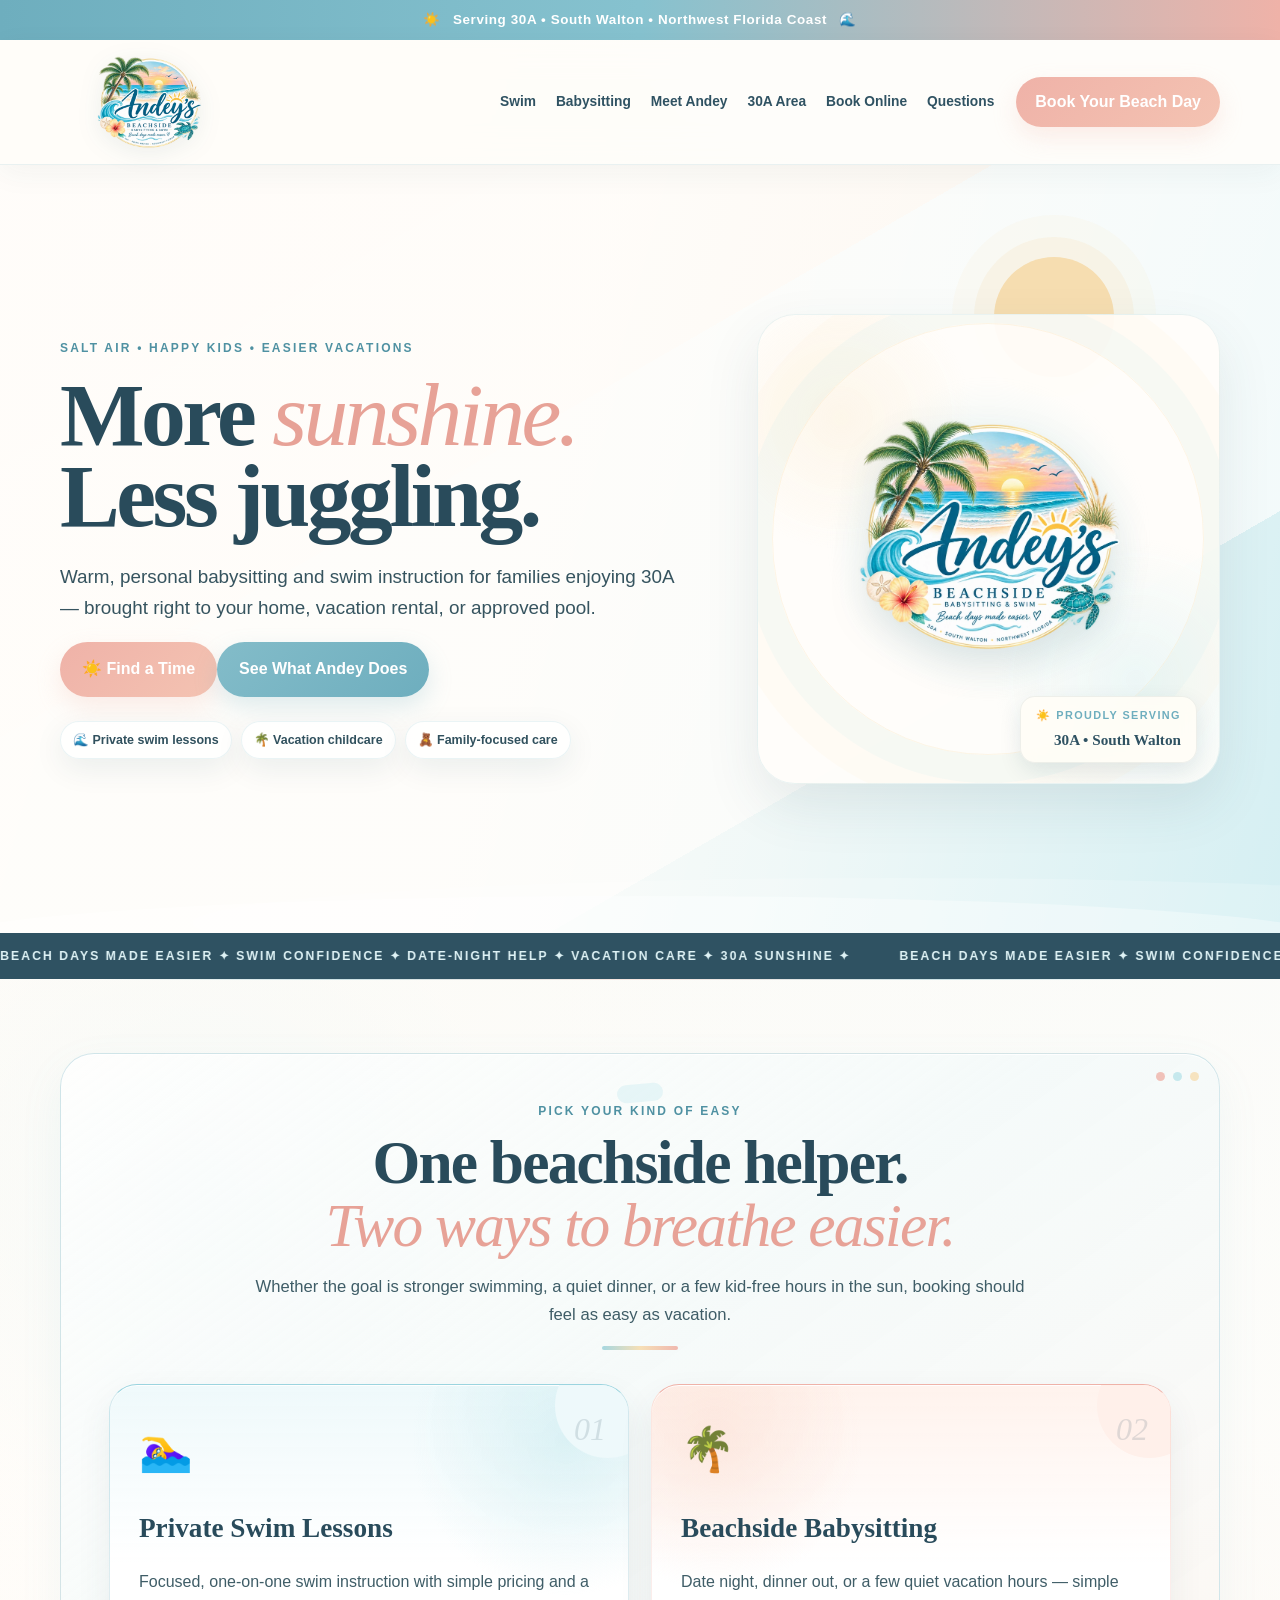
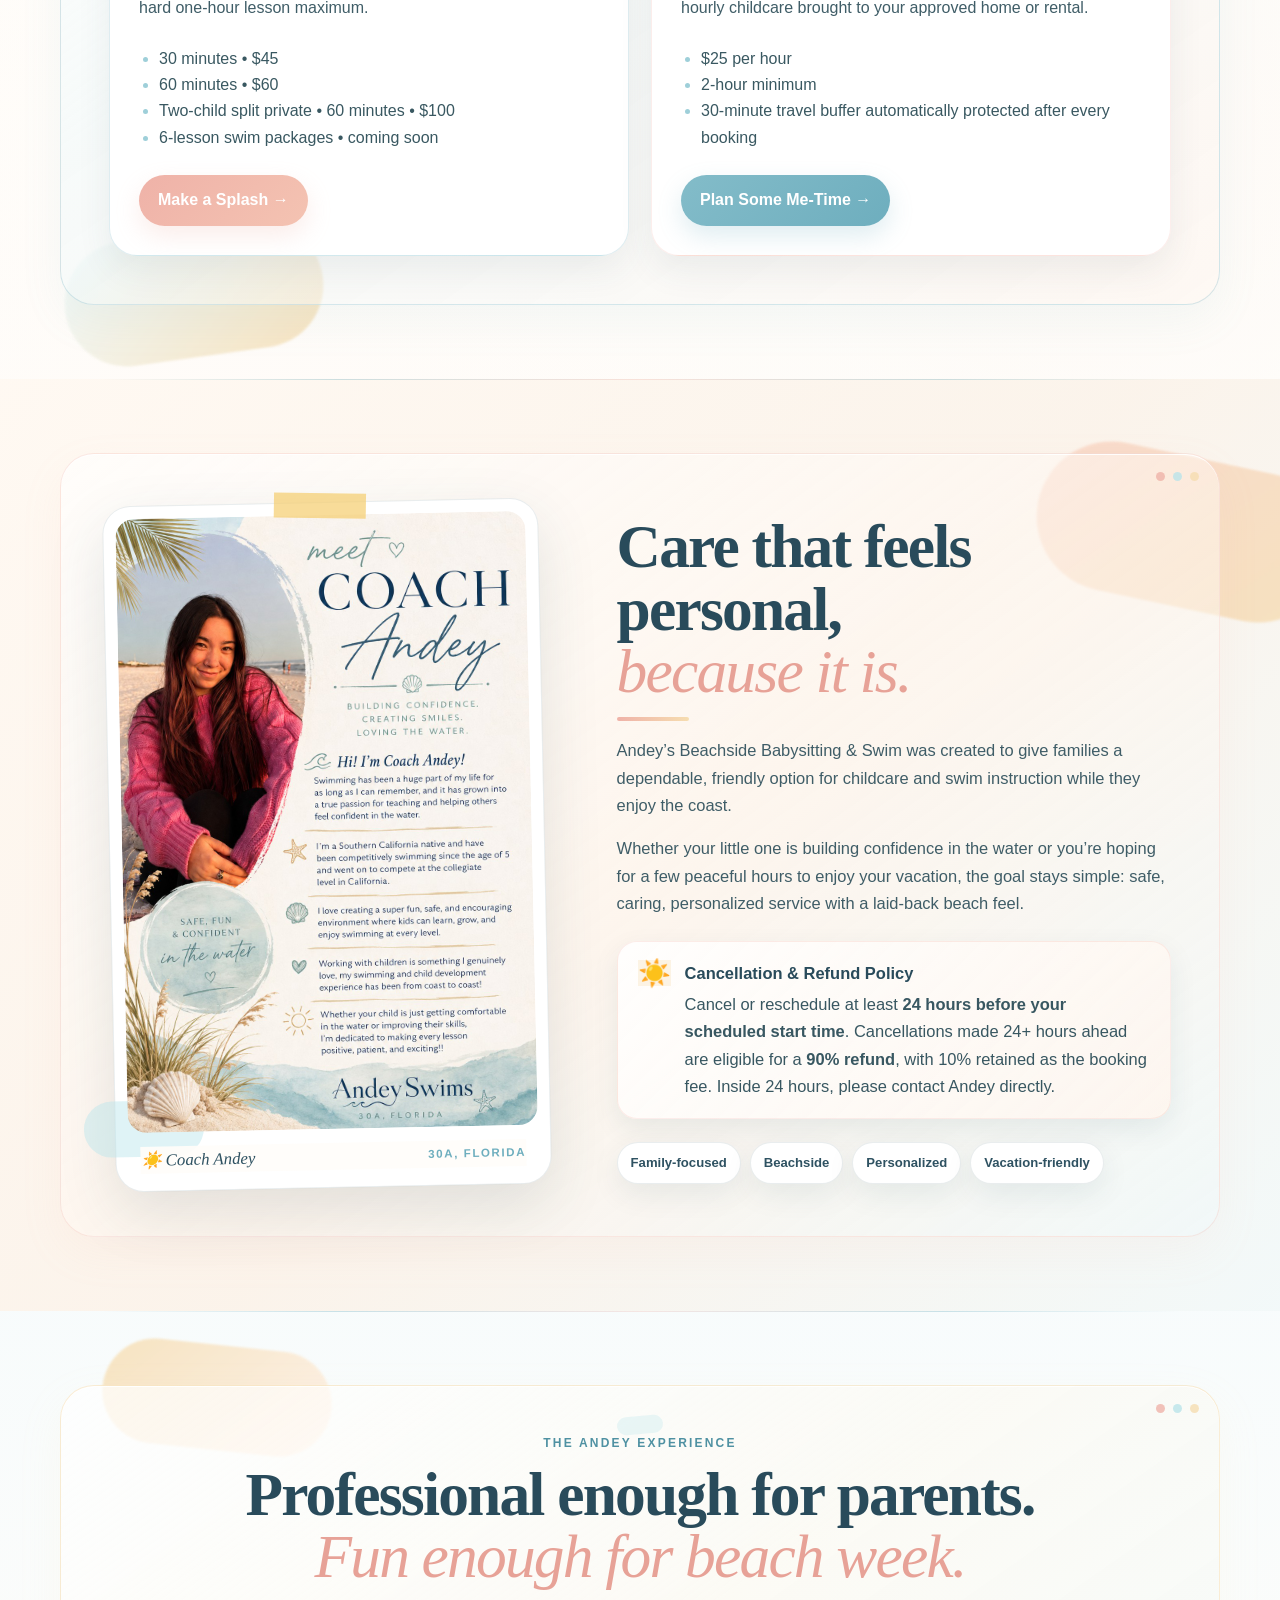
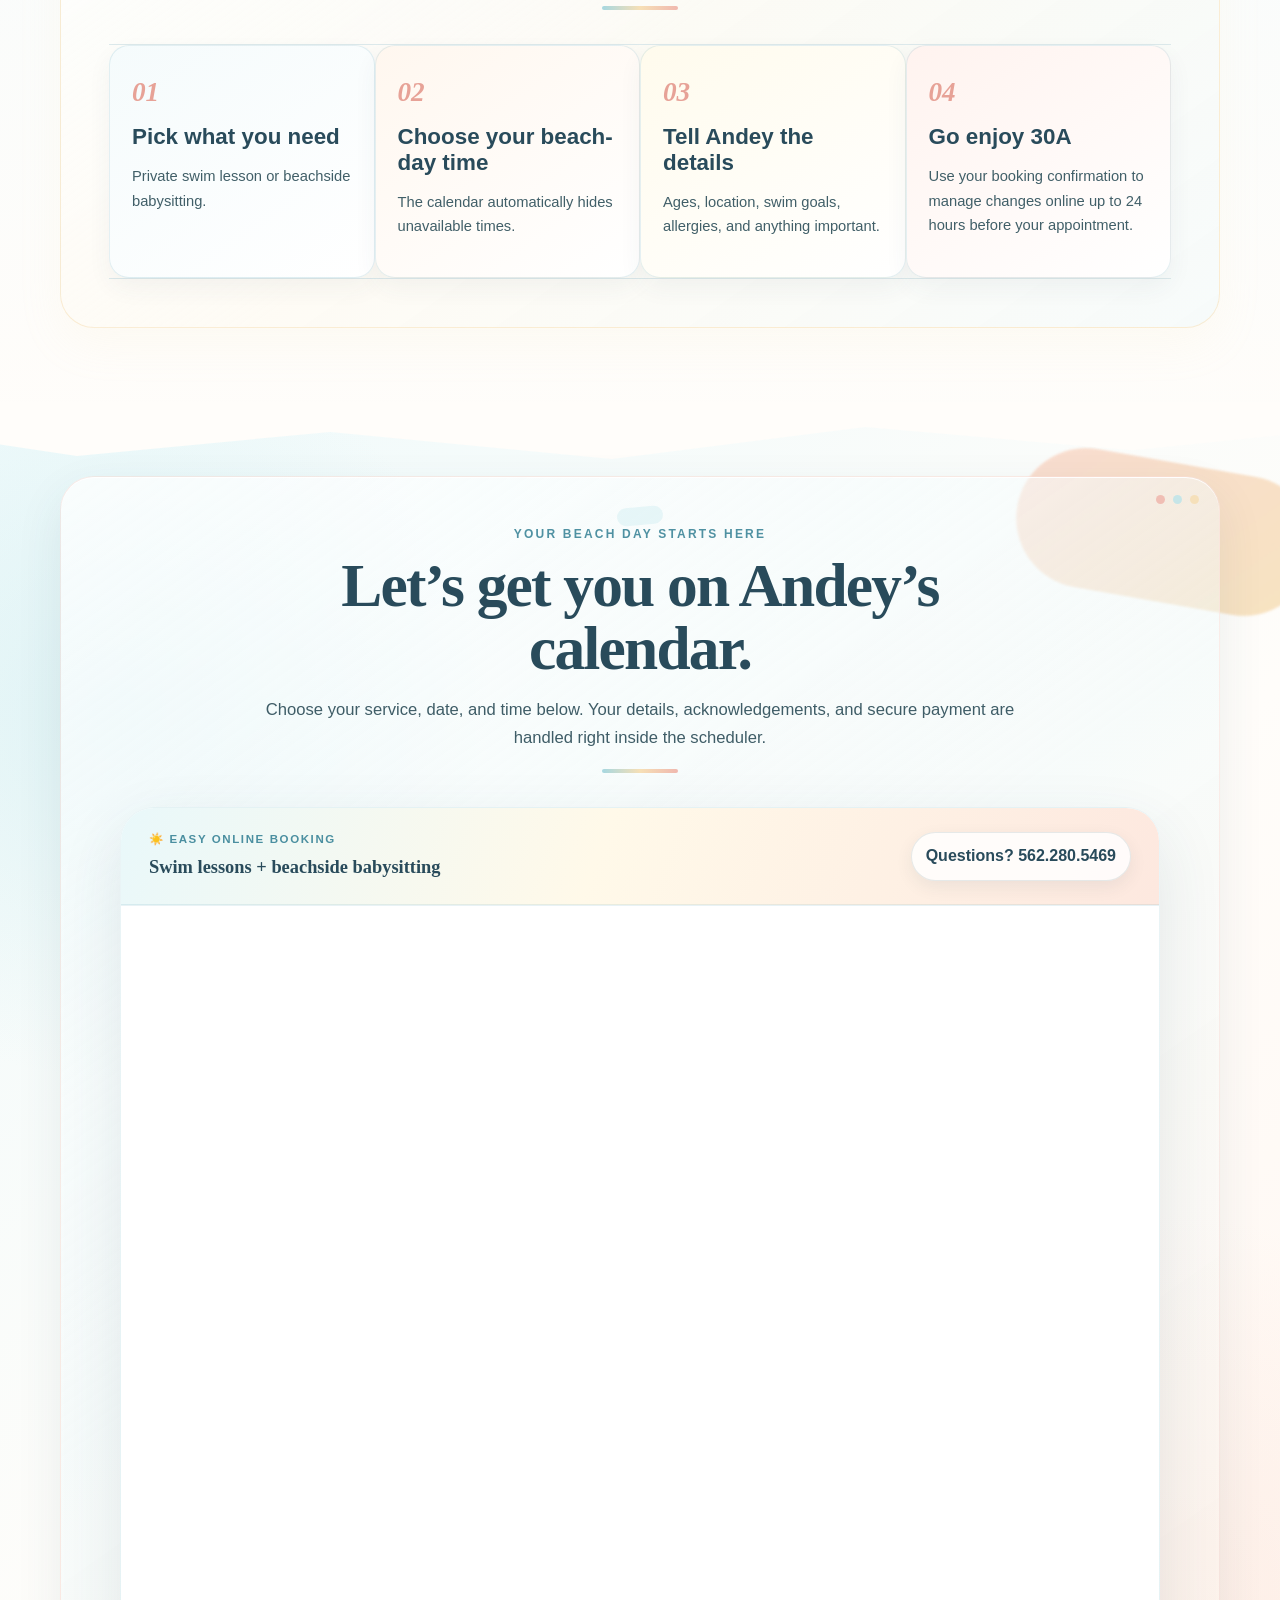
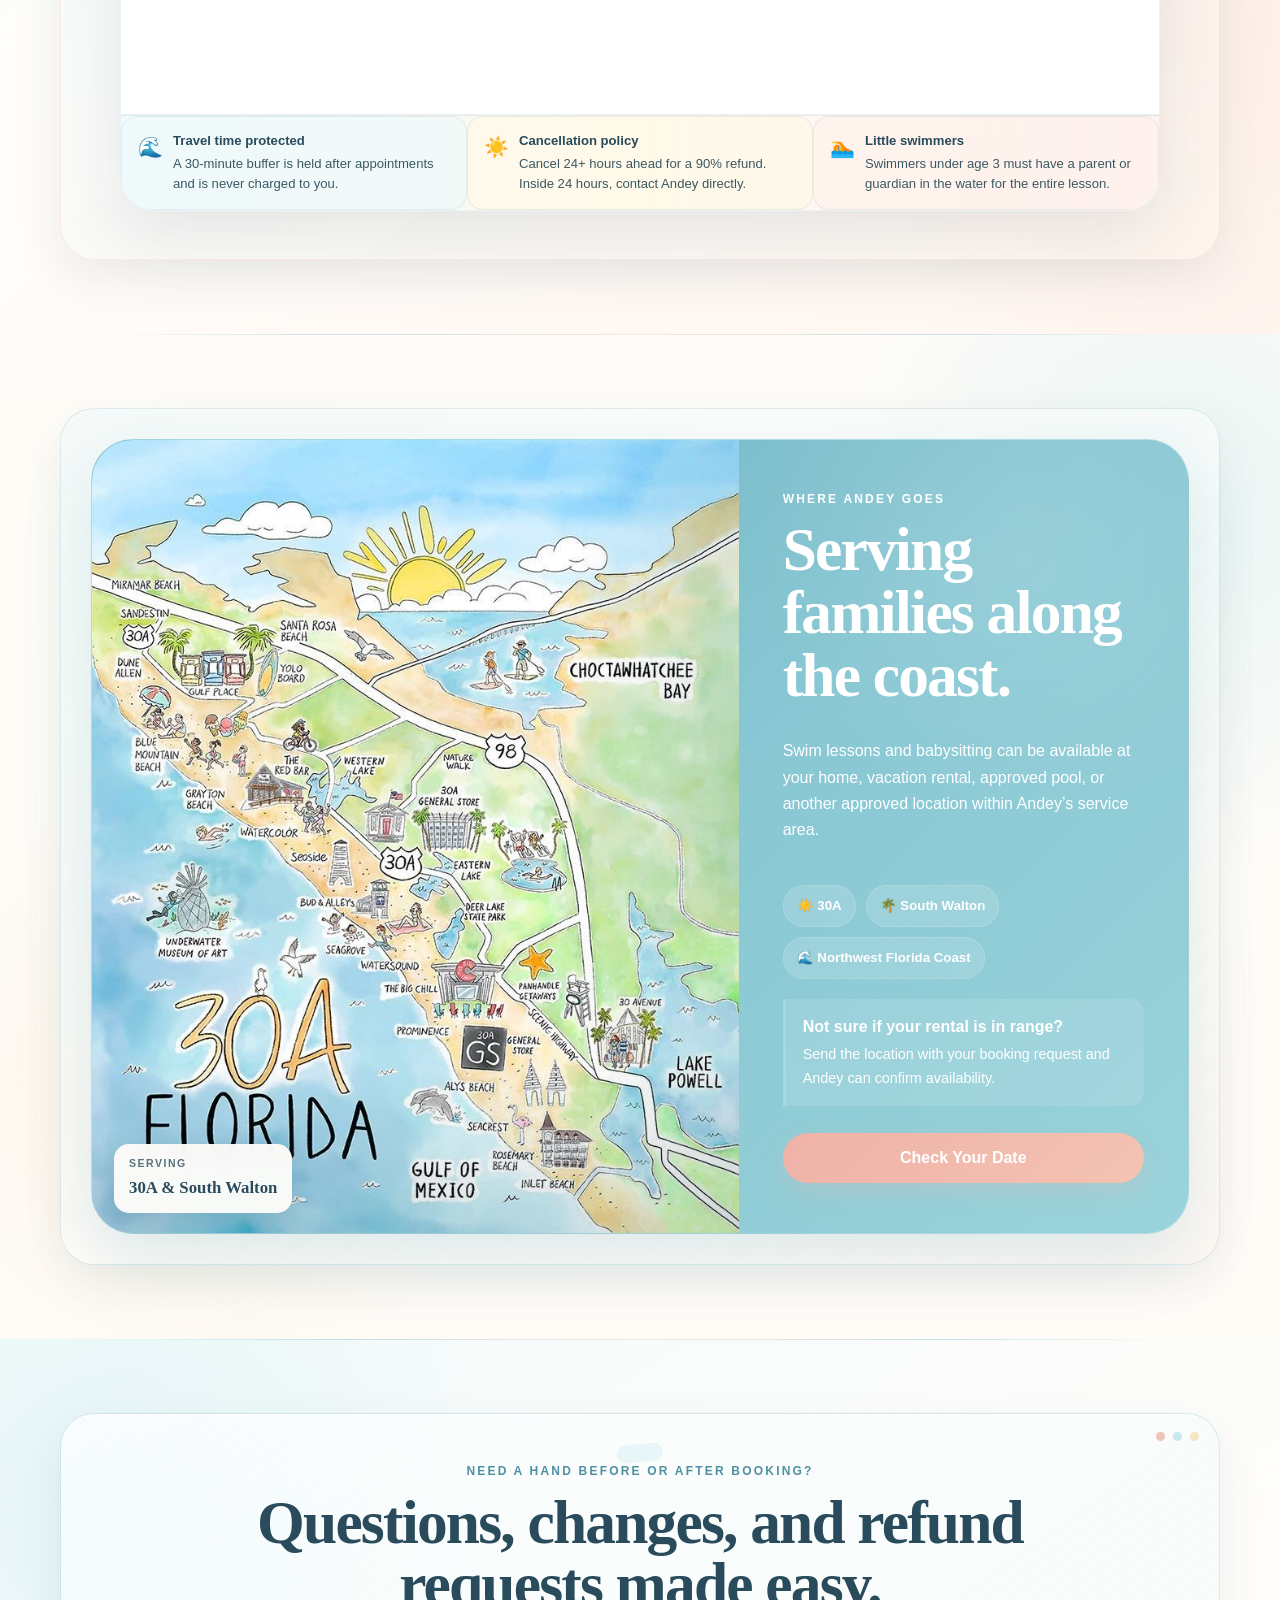
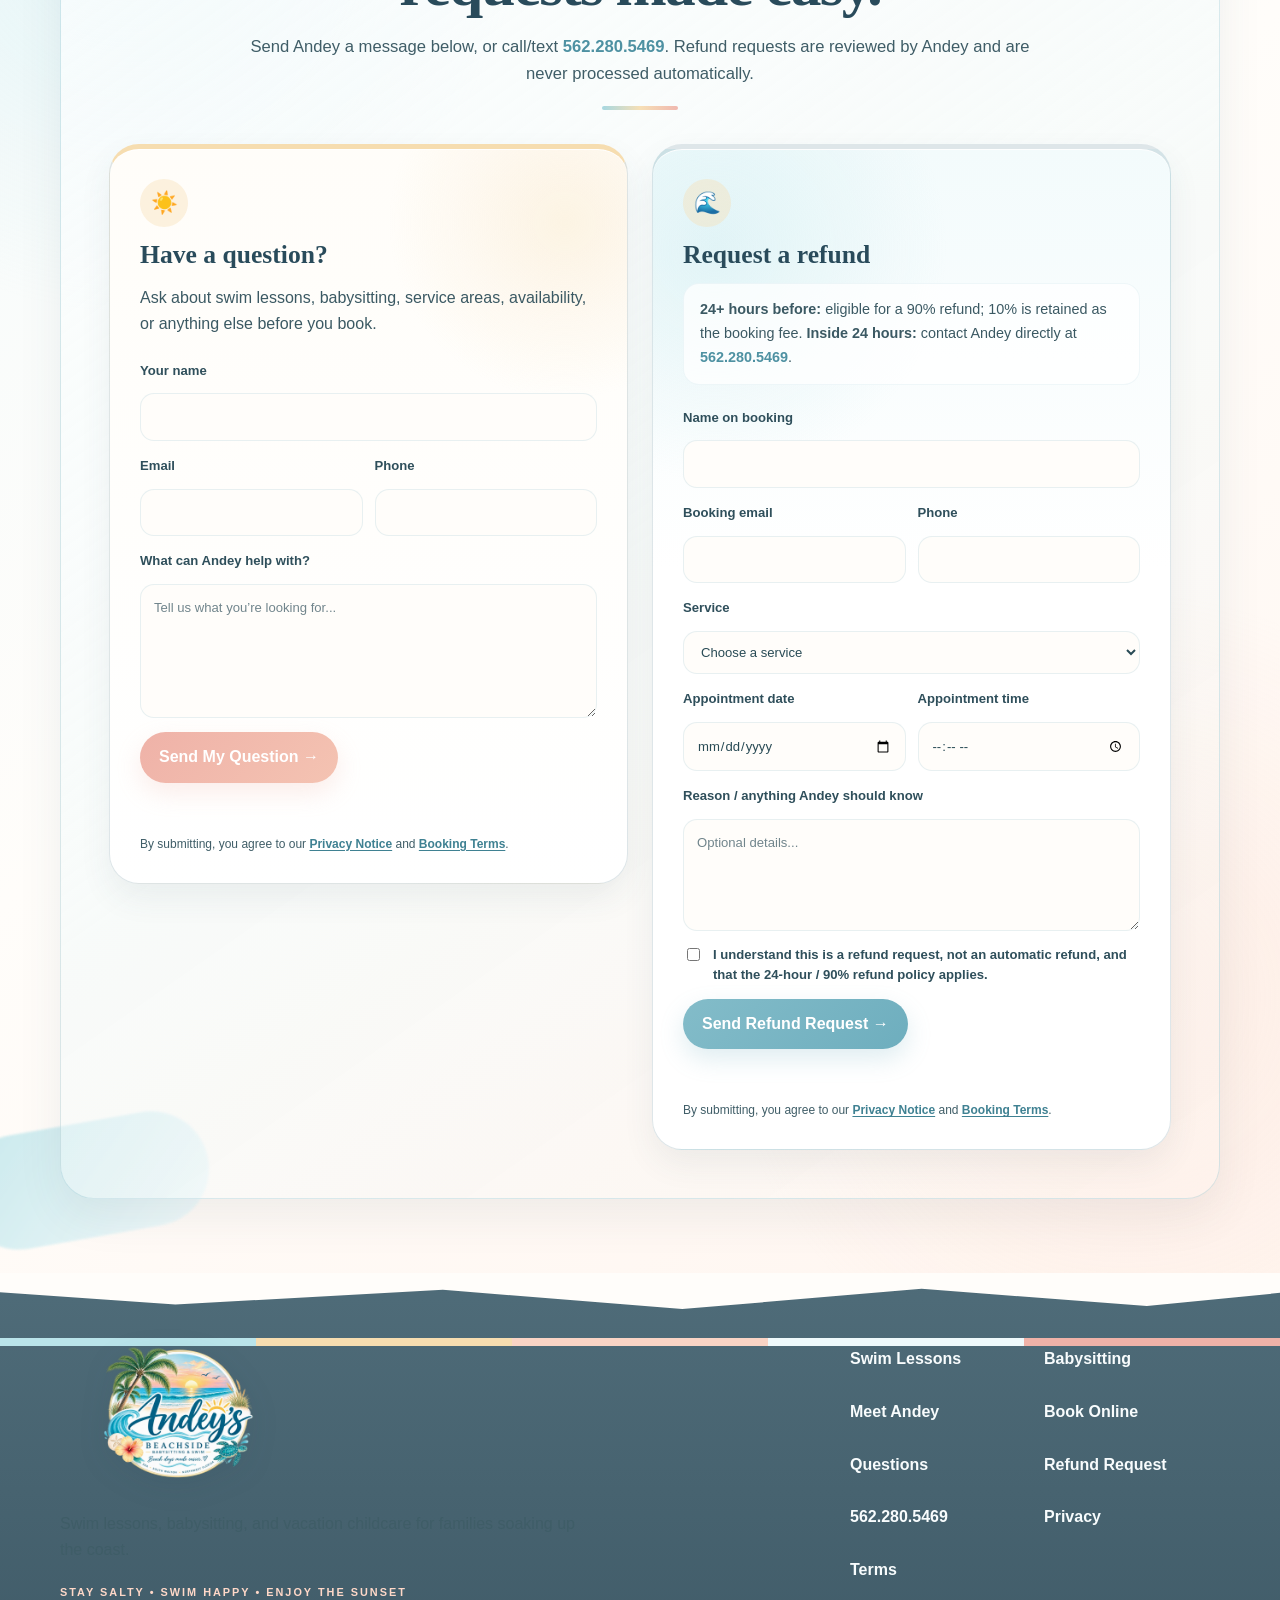
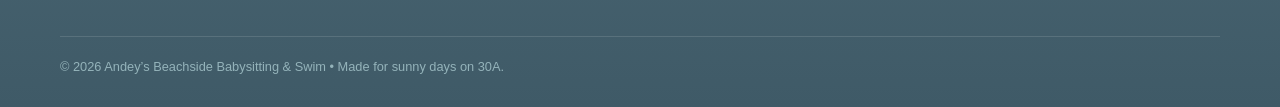
==== index.html @ 34389b08 "Add files via upload" ====
<!doctype html>
<html lang="en">
<head>
<meta charset="utf-8">
<meta name="viewport" content="width=device-width,initial-scale=1">
<title>Andey’s Beachside Babysitting & Swim | 30A & South Walton</title>
<meta name="description" content="Private swim lessons and beachside babysitting for families along 30A and South Walton. Andey travels to your home, vacation rental, or approved pool.">
<link rel="canonical" href="https://andeysbeachside.com/">
<meta name="robots" content="index,follow,max-image-preview:large">
<meta name="theme-color" content="#dff3f6">
<link rel="icon" href="favicon.ico" sizes="any">
<link rel="icon" type="image/png" sizes="512x512" href="favicon.png">
<link rel="apple-touch-icon" href="apple-touch-icon.png">
<link rel="preconnect" href="https://app.acuityscheduling.com">
<link rel="preconnect" href="https://embed.acuityscheduling.com">
<meta property="og:type" content="website">
<meta property="og:locale" content="en_US">
<meta property="og:site_name" content="Andey’s Beachside Babysitting & Swim">
<meta property="og:title" content="Andey’s Beachside Babysitting & Swim | 30A & South Walton">
<meta property="og:description" content="Private swim lessons and beachside babysitting brought to families along 30A and South Walton.">
<meta property="og:url" content="https://andeysbeachside.com/">
<meta property="og:image" content="https://andeysbeachside.com/andeys-social-card.jpg">
<meta property="og:image:width" content="1200">
<meta property="og:image:height" content="630">
<meta property="og:image:alt" content="Andey’s Beachside Babysitting & Swim — 30A and South Walton">
<meta name="twitter:card" content="summary_large_image">
<meta name="twitter:title" content="Andey’s Beachside Babysitting & Swim">
<meta name="twitter:description" content="Private swim lessons and beachside babysitting along 30A and South Walton.">
<meta name="twitter:image" content="https://andeysbeachside.com/andeys-social-card.jpg">
<link rel="stylesheet" href="styles.css">
<link rel="stylesheet" href="beach-overrides.css">
<link rel="stylesheet" href="logo-overrides.css">
<link rel="stylesheet" href="acuity-overrides.css">
<link rel="stylesheet" href="customer-care.css">
<link rel="stylesheet" href="production-cleanup.css">
<link rel="stylesheet" href="pastel-ocean-sunrise.css">
<link rel="stylesheet" href="pastel-text-contrast.css">
<link rel="stylesheet" href="section-clarity.css">
<link rel="stylesheet" href="pastel-mixed-backgrounds.css">
<link rel="stylesheet" href="ticker-motion-fix.css">
<link rel="manifest" href="manifest.webmanifest">
<script type="application/ld+json">
{
  "@context": "https://schema.org",
  "@type": "LocalBusiness",
  "name": "Andey’s Beachside Babysitting & Swim",
  "url": "https://andeysbeachside.com/",
  "logo": "https://andeysbeachside.com/favicon.png",
  "image": "https://andeysbeachside.com/andeys-social-card.jpg",
  "telephone": "+1-562-280-5469",
  "priceRange": "$$",
  "description": "Private swim lessons and beachside babysitting for families along 30A and South Walton.",
  "areaServed": [
    {
      "@type": "Place",
      "name": "30A, Florida"
    },
    {
      "@type": "Place",
      "name": "South Walton, Florida"
    },
    {
      "@type": "AdministrativeArea",
      "name": "Walton County, Florida"
    }
  ],
  "openingHoursSpecification": [
    {
      "@type": "OpeningHoursSpecification",
      "dayOfWeek": [
        "Monday",
        "Tuesday",
        "Wednesday",
        "Thursday",
        "Friday",
        "Saturday",
        "Sunday"
      ],
      "opens": "08:00",
      "closes": "19:00"
    }
  ],
  "hasOfferCatalog": {
    "@type": "OfferCatalog",
    "name": "Services",
    "itemListElement": [
      {
        "@type": "Offer",
        "price": "45",
        "priceCurrency": "USD",
        "itemOffered": {
          "@type": "Service",
          "name": "Private Swim Lesson — 30 Minutes"
        }
      },
      {
        "@type": "Offer",
        "price": "60",
        "priceCurrency": "USD",
        "itemOffered": {
          "@type": "Service",
          "name": "Private Swim Lesson — 60 Minutes"
        }
      },
      {
        "@type": "Offer",
        "price": "100",
        "priceCurrency": "USD",
        "itemOffered": {
          "@type": "Service",
          "name": "Two-Child Private Swim Lesson — 60 Minutes"
        }
      },
      {
        "@type": "Offer",
        "priceSpecification": {
          "@type": "UnitPriceSpecification",
          "price": "25",
          "priceCurrency": "USD",
          "unitText": "HOUR"
        },
        "itemOffered": {
          "@type": "Service",
          "name": "Beachside Babysitting"
        }
      }
    ]
  }
}
</script>
</head>
<body>
<div class="topbar"><span>☀️</span> Serving 30A • South Walton • Northwest Florida Coast <span>🌊</span></div>
<header>
  <div class="container nav">
    <a class="brand brand-logo-link" href="#home" aria-label="Andey’s Beachside home"><img class="header-logo" src="andeys-logo.webp" width="1100" height="619" alt="Andey’s Beachside Babysitting & Swim"></a>
    <nav aria-label="Primary navigation">
      <a href="#swim">Swim</a><a href="#babysitting">Babysitting</a><a href="#about">Meet Andey</a><a href="#area">30A Area</a><a href="#book">Book Online</a><a href="#contact">Questions</a>
    </nav>
    <a class="btn" href="#book">Book Your Beach Day</a>
  </div>
</header>
<main>
<section class="hero" id="home">
  <div class="sun-orb" aria-hidden="true"></div><div class="hero-wave wave-one" aria-hidden="true"></div><div class="hero-wave wave-two" aria-hidden="true"></div>
  <div class="container hero-layout">
    <div class="hero-content">
      <div class="eyebrow">Salt air • happy kids • easier vacations</div>
      <h1>More <span>sunshine.</span><br>Less juggling.</h1>
      <p>Warm, personal babysitting and swim instruction for families enjoying 30A — brought right to your home, vacation rental, or approved pool.</p>
      <div class="actions"><a class="btn big" href="#book">☀️ Find a Time</a><a class="btn secondary big" href="#services">See What Andey Does</a></div>
      <div class="hero-pills"><span>🌊 Private swim lessons</span><span>🌴 Vacation childcare</span><span>🧸 Family-focused care</span></div>
    </div>
    <div class="hero-logo-showcase" aria-label="Andey’s Beachside logo">
      <div class="logo-glow" aria-hidden="true"></div>
      <img class="hero-brand-logo" src="andeys-logo.webp" width="1100" height="619" fetchpriority="high" alt="Andey’s Beachside Babysitting & Swim — Beach days made easier">
      <div class="hero-logo-note"><span>☀️ Proudly serving</span><strong>30A • South Walton</strong></div>
    </div>
  </div>
</section>
<div class="ticker" aria-hidden="true">
  <div class="ticker-track">
    <span>BEACH DAYS MADE EASIER ✦ SWIM CONFIDENCE ✦ DATE-NIGHT HELP ✦ VACATION CARE ✦ 30A SUNSHINE ✦</span>
    <span>BEACH DAYS MADE EASIER ✦ SWIM CONFIDENCE ✦ DATE-NIGHT HELP ✦ VACATION CARE ✦ 30A SUNSHINE ✦</span>
  </div>
</div>

<section id="services" class="services-intro">
  <div class="container">
    <div class="section-head"><div class="eyebrow">Pick your kind of easy</div><h2>One beachside helper.<br><span>Two ways to breathe easier.</span></h2><p>Whether the goal is stronger swimming, a quiet dinner, or a few kid-free hours in the sun, booking should feel as easy as vacation.</p></div>
    <div class="cards personality-cards">
      <article class="card service-card swim-card" id="swim">
        <div class="card-number">01</div><div class="icon">🏊‍♀️</div>
        <h3>Private Swim Lessons</h3>
        <p>Focused, one-on-one swim instruction with simple pricing and a hard one-hour lesson maximum.</p>
        <ul>
          <li>30 minutes • $45</li>
          <li>60 minutes • $60</li>
          <li>Two-child split private • 60 minutes • $100</li>
          <li>6-lesson swim packages • coming soon</li>
        </ul>
        <a class="btn" href="#book">Make a Splash →</a>
      </article>
      <article class="card service-card sit-card" id="babysitting">
        <div class="card-number">02</div><div class="icon">🌴</div>
        <h3>Beachside Babysitting</h3>
        <p>Date night, dinner out, or a few quiet vacation hours — simple hourly childcare brought to your approved home or rental.</p>
        <ul>
          <li>$25 per hour</li>
          <li>2-hour minimum</li>
          <li>30-minute travel buffer automatically protected after every booking</li>
        </ul>
        <a class="btn secondary" href="#book">Plan Some Me-Time →</a>
      </article>
    </div>
  </div>
</section>

<section class="sand about-section" id="about">
  <div class="container about about-clean">
    <div class="coach-photo-wrap">
      <div class="photo-tape" aria-hidden="true"></div>
      <img class="coach-photo" src="coach-andey.jpg" width="1024" height="1536" loading="lazy" decoding="async" alt="Coach Andey on the beach — Andey’s Beachside Babysitting & Swim">
      <div class="photo-caption"><span>☀️ Coach Andey</span><strong>30A, Florida</strong></div>
    </div>
    <div class="about-copy">
      <h2>Care that feels personal,<br><span>because it is.</span></h2>
      <p>Andey’s Beachside Babysitting & Swim was created to give families a dependable, friendly option for childcare and swim instruction while they enjoy the coast.</p>
      <p>Whether your little one is building confidence in the water or you’re hoping for a few peaceful hours to enjoy your vacation, the goal stays simple: safe, caring, personalized service with a laid-back beach feel.</p>
      <div class="cancellation-card">
        <span class="policy-sun">☀️</span>
        <div>
          <strong>Cancellation &amp; Refund Policy</strong>
          <p>Cancel or reschedule at least <b>24 hours before your scheduled start time</b>. Cancellations made 24+ hours ahead are eligible for a <b>90% refund</b>, with 10% retained as the booking fee. Inside 24 hours, please contact Andey directly.</p>
        </div>
      </div>
      <div class="pill-row">
        <span class="pill">Family-focused</span>
        <span class="pill">Beachside</span>
        <span class="pill">Personalized</span>
        <span class="pill">Vacation-friendly</span>
      </div>
    </div>
  </div>
</section>

<section class="expect-section">
  <div class="container"><div class="section-head"><div class="eyebrow">The Andey experience</div><h2>Professional enough for parents.<br><span>Fun enough for beach week.</span></h2></div>
  <div class="expect-grid"><div><b>01</b><h3>Pick what you need</h3><p>Private swim lesson or beachside babysitting.</p></div><div><b>02</b><h3>Choose your beach-day time</h3><p>The calendar automatically hides unavailable times.</p></div><div><b>03</b><h3>Tell Andey the details</h3><p>Ages, location, swim goals, allergies, and anything important.</p></div><div><b>04</b><h3>Go enjoy 30A</h3><p>Use your booking confirmation to manage changes online up to 24 hours before your appointment.</p></div></div></div>
</section>










<section class="book" id="book">
  <div class="book-wave top-wave"></div>
  <div class="container">
    <div class="section-head book-head">
      <div class="eyebrow">Your beach day starts here</div>
      <h2>Let’s get you on Andey’s calendar.</h2>
      <p>Choose your service, date, and time below. Your details, acknowledgements, and secure payment are handled right inside the scheduler.</p>
    </div>

    <div class="acuity-shell">
      <div class="acuity-topline">
        <div>
          <span class="acuity-kicker">☀️ Easy online booking</span>
          <strong>Swim lessons + beachside babysitting</strong>
        </div>
        <a class="acuity-phone" href="tel:+15622805469">Questions? 562.280.5469</a>
      </div>

      <div class="acuity-frame-wrap">
        <iframe src="https://app.acuityscheduling.com/schedule.php?owner=40133687&ref=embedded_csp" title="Schedule an appointment with Andey’s Beachside Babysitting & Swim" width="100%" height="800" frameborder="0" allow="payment"></iframe>
      </div>

      <div class="acuity-policy-strip">
        <div><span>🌊</span><p><strong>Travel time protected</strong> A 30-minute buffer is held after appointments and is never charged to you.</p></div>
        <div><span>☀️</span><p><strong>Cancellation policy</strong> Cancel 24+ hours ahead for a 90% refund. Inside 24 hours, contact Andey directly.</p></div>
        <div><span>🏊</span><p><strong>Little swimmers</strong> Swimmers under age 3 must have a parent or guardian in the water for the entire lesson.</p></div>
      </div>
    </div>
  </div>
</section>

<section id="area" class="area-section">
  <div class="container">
    <div class="area-card area-card-real-map">
      <div class="real-map-wrap">
        <img src="30a-service-map.jpg" class="real-30a-map" width="840" height="976" loading="lazy" decoding="async" alt="Illustrated map of 30A Florida, South Walton and surrounding coastal communities">
        <div class="real-map-badge">
          <small>Serving</small>
          <strong>30A &amp; South Walton</strong>
        </div>
      </div>
      <div class="map-copy real-map-copy">
        <div class="eyebrow light">Where Andey goes</div>
        <h2>Serving families along the coast.</h2>
        <p>Swim lessons and babysitting can be available at your home, vacation rental, approved pool, or another approved location within Andey’s service area.</p>
        <div class="service-chips">
          <span>☀️ 30A</span>
          <span>🌴 South Walton</span>
          <span>🌊 Northwest Florida Coast</span>
        </div>
        <div class="service-note">
          <strong>Not sure if your rental is in range?</strong>
          <span>Send the location with your booking request and Andey can confirm availability.</span>
        </div>
        <a class="btn" href="#book">Check Your Date</a>
      </div>
    </div>
  </div>
</section>

<section class="customer-care-section" id="contact">
  <div class="container">
    <div class="section-head">
      <div class="eyebrow">Need a hand before or after booking?</div>
      <h2>Questions, changes, and refund requests made easy.</h2>
      <p>Send Andey a message below, or call/text <a href="tel:+15622805469">562.280.5469</a>. Refund requests are reviewed by Andey and are never processed automatically.</p>
    </div>

    <div class="care-grid">
      <article class="care-card">
        <div class="care-icon" aria-hidden="true">☀️</div>
        <h3>Have a question?</h3>
        <p>Ask about swim lessons, babysitting, service areas, availability, or anything else before you book.</p>

        <form class="care-form" data-site-form="question">
          <input type="text" name="website" class="hp-field" tabindex="-1" autocomplete="off" aria-hidden="true">
          <label>
            Your name
            <input type="text" name="name" autocomplete="name" required>
          </label>
          <div class="form-row">
            <label>
              Email
              <input type="email" name="email" autocomplete="email" required>
            </label>
            <label>
              Phone
              <input type="tel" name="phone" autocomplete="tel">
            </label>
          </div>
          <label>
            What can Andey help with?
            <textarea name="message" rows="5" required placeholder="Tell us what you’re looking for..."></textarea>
          </label>
          <button class="btn care-submit" type="submit">Send My Question →</button>
          <div class="form-status" role="status" aria-live="polite"></div>
          <p class="form-privacy-note">By submitting, you agree to our <a href="privacy.html">Privacy Notice</a> and <a href="terms.html">Booking Terms</a>.</p>
        </form>
      </article>

      <article class="care-card refund-card" id="refund-request">
        <div class="care-icon" aria-hidden="true">🌊</div>
        <h3>Request a refund</h3>
        <p class="refund-rule"><strong>24+ hours before:</strong> eligible for a 90% refund; 10% is retained as the booking fee. <strong>Inside 24 hours:</strong> contact Andey directly at <a href="tel:+15622805469">562.280.5469</a>.</p>

        <form class="care-form" data-site-form="refund">
          <input type="text" name="website" class="hp-field" tabindex="-1" autocomplete="off" aria-hidden="true">
          <label>
            Name on booking
            <input type="text" name="name" autocomplete="name" required>
          </label>
          <div class="form-row">
            <label>
              Booking email
              <input type="email" name="email" autocomplete="email" required>
            </label>
            <label>
              Phone
              <input type="tel" name="phone" autocomplete="tel" required>
            </label>
          </div>
          <label>
            Service
            <select name="service" required>
              <option value="">Choose a service</option>
              <option>Private Swim Lesson — 30 Minutes</option>
              <option>Private Swim Lesson — 60 Minutes</option>
              <option>Two-Child Private Swim Lesson — 60 Minutes</option>
              <option>Babysitting — 2 Hours</option>
              <option>Babysitting — 3 Hours</option>
              <option>Babysitting — 4 Hours</option>
              <option>Babysitting — 5 Hours</option>
              <option>Babysitting — 6 Hours</option>
            </select>
          </label>
          <div class="form-row">
            <label>
              Appointment date
              <input type="date" name="appointmentDate" required>
            </label>
            <label>
              Appointment time
              <input type="time" name="appointmentTime" required>
            </label>
          </div>
          <label>
            Reason / anything Andey should know
            <textarea name="reason" rows="4" placeholder="Optional details..."></textarea>
          </label>
          <label class="ack-row">
            <input type="checkbox" name="refundPolicyAcknowledged" required>
            <span>I understand this is a refund <strong>request</strong>, not an automatic refund, and that the 24-hour / 90% refund policy applies.</span>
          </label>
          <button class="btn secondary care-submit" type="submit">Send Refund Request →</button>
          <div class="form-status" role="status" aria-live="polite"></div>
          <p class="form-privacy-note">By submitting, you agree to our <a href="privacy.html">Privacy Notice</a> and <a href="terms.html">Booking Terms</a>.</p>
        </form>
      </article>
    </div>
  </div>
</section>
</main>
<footer><div class="footer-wave"></div><div class="container footer-grid"><div><a href="#home" class="footer-logo-link" aria-label="Back to top"><img class="footer-logo" src="andeys-logo.webp" width="1100" height="619" loading="lazy" decoding="async" alt="Andey’s Beachside Babysitting & Swim"></a><p>Swim lessons, babysitting, and vacation childcare for families soaking up the coast.</p><div class="footer-saying">stay salty • swim happy • enjoy the sunset</div></div><div class="footer-links"><a href="#swim">Swim Lessons</a><a href="#babysitting">Babysitting</a><a href="#about">Meet Andey</a><a href="#book">Book Online</a><a href="#contact">Questions</a><a href="#refund-request">Refund Request</a><a href="tel:+15622805469">562.280.5469</a><a href="privacy.html">Privacy</a><a href="terms.html">Terms</a></div></div><div class="container copyright">© 2026 Andey’s Beachside Babysitting & Swim • Made for sunny days on 30A.</div></footer>

<script>
(() => {
  const ENDPOINT = "https://akoslyftslqpeotircex.supabase.co/functions/v1/site-contact";

  const serialize = (form) => {
    const data = Object.fromEntries(new FormData(form).entries());
    data.type = form.dataset.siteForm;
    data.pageUrl = window.location.href;
    return data;
  };

  document.querySelectorAll("[data-site-form]").forEach((form) => {
    form.addEventListener("submit", async (event) => {
      event.preventDefault();
      const status = form.querySelector(".form-status");
      const button = form.querySelector(".care-submit");
      const original = button.textContent;

      status.className = "form-status";
      status.textContent = "";
      button.disabled = true;
      button.textContent = "Sending...";

      try {
        const response = await fetch(ENDPOINT, {
          method: "POST",
          headers: {"Content-Type": "application/json"},
          body: JSON.stringify(serialize(form))
        });

        const result = await response.json().catch(() => ({}));
        if (!response.ok) throw new Error(result.error || "Unable to send request.");

        status.classList.add("success");
        status.textContent = form.dataset.siteForm === "refund"
          ? "Refund request received. Andey will review it and follow up directly."
          : "Message sent! Andey will get back to you as soon as she can.";
        form.reset();
      } catch (error) {
        status.classList.add("error");
        status.textContent = "We had trouble confirming this message. Please try once more, or call/text Andey at 562.280.5469.";
      } finally {
        button.disabled = false;
        button.textContent = original;
      }
    });
  });
})();
</script>

<script src="https://embed.acuityscheduling.com/js/embed.js" type="text/javascript"></script>
</body></html>
---- styles.css ----
:root{--navy:#123b4a;--deep:#0b2d38;--blue:#2e7890;--aqua:#8fd2dc;--sky:#dff3f6;--sand:#f8f0df;--cream:#fffdf8;--coral:#e89b78;--sun:#f5cf72;--peach:#f7c6a8;--text:#23404a;--muted:#61767d;--white:#fff;--green:#377d67;--red:#a94c4c;--shadow:0 18px 55px rgba(18,59,74,.12);--shadow-soft:0 10px 30px rgba(18,59,74,.08);--radius:28px}*{box-sizing:border-box}html{scroll-behavior:smooth}body{margin:0;font-family:Arial,Helvetica,sans-serif;color:var(--text);background:var(--cream);line-height:1.65;overflow-x:hidden}a{text-decoration:none;color:inherit}.container{width:min(1160px,92%);margin:auto}.topbar{background:var(--navy);color:#fff;text-align:center;padding:9px 15px;font-size:.84rem;font-weight:800;letter-spacing:.6px}.topbar span{margin:0 8px}.demo-banner{background:#fff3c8;color:#574315;padding:9px 15px;text-align:center;font-weight:800;border-bottom:1px solid #ead38d;font-size:.88rem}.demo-banner a{text-decoration:underline}header{position:sticky;top:0;z-index:30;background:rgba(255,253,248,.94);backdrop-filter:blur(16px);border-bottom:1px solid rgba(18,59,74,.08)}.nav{display:flex;align-items:center;justify-content:space-between;padding:13px 0;gap:18px}.brand{display:flex;align-items:center;gap:10px;color:var(--navy)}.brand-mark{display:grid;place-items:center;width:44px;height:44px;border:2px solid var(--blue);border-radius:50% 47% 52% 48%;font-family:Georgia,serif;font-size:1.55rem;font-style:italic;transform:rotate(-6deg);box-shadow:inset 0 0 0 4px var(--cream)}.brand-copy{font-weight:700;line-height:1}.brand-copy strong,.brand-copy em{display:block}.brand-copy strong{font-size:.97rem}.brand-copy em{font-size:.67rem;color:var(--blue);margin-top:5px;font-weight:600;letter-spacing:.4px}nav{display:flex;gap:20px;align-items:center}nav a{font-weight:800;font-size:.86rem;color:var(--navy);position:relative}nav a:after{content:"";position:absolute;left:0;right:100%;bottom:-5px;height:2px;background:var(--coral);transition:.2s}nav a:hover:after{right:0}.btn{display:inline-flex;align-items:center;justify-content:center;gap:7px;background:var(--coral);color:#fff;padding:12px 19px;border-radius:999px;font-weight:900;border:0;cursor:pointer;box-shadow:0 8px 20px rgba(232,155,120,.27);font:inherit;transition:transform .2s,box-shadow .2s}.btn:hover{transform:translateY(-2px);box-shadow:0 12px 24px rgba(232,155,120,.32)}.btn.big{padding:14px 22px}.btn.secondary{background:var(--navy);box-shadow:0 8px 20px rgba(18,59,74,.18)}.btn.light{background:#fff;color:var(--navy);border:1px solid #d5e3e6;box-shadow:none}.btn.danger{background:var(--red)}.btn.success{background:var(--green)}.btn:disabled{opacity:.45;cursor:not-allowed;transform:none}.eyebrow{color:var(--blue);font-weight:900;text-transform:uppercase;letter-spacing:2.2px;font-size:.75rem}h1,h2,h3{color:var(--navy)}h1,h2{font-family:Georgia,'Times New Roman',serif}h1{font-size:clamp(3.1rem,7vw,6.3rem);line-height:.91;margin:15px 0 24px;letter-spacing:-3.5px;font-weight:700}h1 span,h2 span{color:var(--coral);font-style:italic;font-weight:500}h2{font-size:clamp(2.4rem,4.8vw,4.2rem);line-height:1.02;margin:9px 0 16px;letter-spacing:-1.8px}h3{font-size:1.4rem;line-height:1.15}.muted{color:var(--muted)}section{padding:94px 0;position:relative}.section-head{text-align:center;max-width:790px;margin:0 auto 48px}.section-head p{color:var(--muted);font-size:1.04rem}.hero{min-height:720px;display:flex;align-items:center;position:relative;overflow:hidden;background:linear-gradient(105deg,#fffdf8 0%,#fffdf8 47%,rgba(255,253,248,.79) 63%,rgba(255,253,248,.08) 100%),linear-gradient(155deg,#fce5cc 0 22%,#dff3f6 22% 70%,#93d1da 70%);isolation:isolate}.hero:before{content:"";position:absolute;width:760px;height:760px;border:1px solid rgba(255,255,255,.48);border-radius:49% 51% 43% 57%;right:-220px;top:-270px;transform:rotate(18deg)}.sun-orb{position:absolute;right:13%;top:12%;width:120px;height:120px;border-radius:50%;background:var(--sun);box-shadow:0 0 0 22px rgba(245,207,114,.16),0 0 0 45px rgba(245,207,114,.08)}.hero-layout{display:grid;grid-template-columns:1.1fr .8fr;gap:60px;align-items:center;position:relative;z-index:3}.hero-content{padding:80px 0;max-width:680px}.hero-content>p{font-size:1.18rem;color:var(--muted);max-width:620px}.hero-pills{display:flex;gap:9px;flex-wrap:wrap;margin-top:24px}.hero-pills span{background:rgba(255,255,255,.76);border:1px solid rgba(46,120,144,.13);border-radius:999px;padding:8px 12px;font-size:.78rem;font-weight:800;color:var(--navy);box-shadow:var(--shadow-soft)}.coastal-card{height:440px;border-radius:34px 34px 90px 34px;position:relative;overflow:hidden;background:linear-gradient(#f9d8b7 0 34%,#c6e9ec 34% 55%,#63aabb 55%);box-shadow:0 30px 70px rgba(18,59,74,.2);transform:rotate(2deg);border:10px solid rgba(255,255,255,.86)}.coastal-card:after{content:"";position:absolute;left:-10%;right:-10%;bottom:27%;height:90px;background:rgba(255,255,255,.28);border-radius:50% 45% 0 0;transform:rotate(-3deg)}.postcard-stamp{position:absolute;right:24px;top:22px;width:62px;height:62px;border:2px dashed rgba(18,59,74,.55);display:grid;place-items:center;text-align:center;color:var(--navy);font-weight:900;line-height:.9;transform:rotate(7deg);z-index:3}.postcard-stamp small{font-size:.6rem}.coastal-sun{position:absolute;right:84px;top:65px;font-size:5.3rem;color:#f6c75e;line-height:1}.palm{position:absolute;left:22px;bottom:68px;font-size:7.5rem;z-index:3;filter:saturate(.8)}.coastal-copy{position:absolute;left:26px;right:26px;bottom:22px;color:white;z-index:5;text-shadow:0 2px 10px rgba(0,0,0,.2)}.coastal-copy small,.coastal-copy strong{display:block}.coastal-copy small{font-size:.72rem;text-transform:uppercase;letter-spacing:1.5px}.coastal-copy strong{font-family:Georgia,serif;font-style:italic;font-size:1.2rem}.water-lines{position:absolute;left:0;right:0;bottom:90px;z-index:2}.water-lines i{display:block;width:75%;height:12px;border-top:3px solid rgba(255,255,255,.62);border-radius:50%;margin:10px auto;transform:rotate(-2deg)}.hero-wave{position:absolute;left:-5%;width:110%;height:90px;border-radius:50%;background:rgba(255,255,255,.32);bottom:-53px}.wave-two{bottom:-35px;left:15%;opacity:.5}.ticker{overflow:hidden;background:var(--navy);color:#dff3f6;padding:13px 0;white-space:nowrap;font-weight:900;font-size:.77rem;letter-spacing:2px}.ticker div{width:max-content;animation:marquee 28s linear infinite}@keyframes marquee{to{transform:translateX(-50%)}}.services-intro{background:var(--cream)}.personality-cards{display:grid;grid-template-columns:repeat(3,1fr);gap:22px}.card,.panel{background:#fff;border:1px solid rgba(18,59,74,.08);border-radius:var(--radius);padding:29px;box-shadow:var(--shadow)}.service-card{position:relative;overflow:hidden;min-height:430px;display:flex;flex-direction:column}.service-card:before{content:"";position:absolute;right:-32px;top:-32px;width:105px;height:105px;border-radius:50%;background:var(--sky)}.swim-card{border-top:6px solid var(--aqua)}.semi-card{border-top:6px solid var(--sun)}.sit-card{border-top:6px solid var(--coral)}.semi-card:before{background:#fff1c9}.sit-card:before{background:#fde7dc}.card-number{position:absolute;right:22px;top:18px;color:rgba(18,59,74,.23);font-family:Georgia,serif;font-size:2rem;font-style:italic}.service-card .icon{font-size:2.7rem;position:relative;z-index:2}.service-card h3{font-family:Georgia,serif;font-size:1.7rem;margin-bottom:9px}.service-card p{color:var(--muted)}.service-card ul{padding-left:20px;color:var(--muted);margin:8px 0 24px}.service-card .btn{margin-top:auto;align-self:flex-start}.sand{background:var(--sand)}.about{display:grid;grid-template-columns:.85fr 1fr;gap:70px;align-items:center}.about-art{min-height:480px;border-radius:60px 24px 60px 24px;background:linear-gradient(145deg,#bfe6eb,#eff8f7 47%,#fde7cc 47% 100%);position:relative;box-shadow:var(--shadow);overflow:hidden;border:8px solid #fff}.about-art:after{content:"";position:absolute;left:-15%;right:-15%;height:160px;bottom:-80px;background:#66acbb;border-radius:50% 50% 0 0}.sun-doodle{position:absolute;right:14%;top:10%;font-size:7rem;color:var(--sun)}.wave-doodle{position:absolute;left:12%;top:45%;font-size:4rem;letter-spacing:-12px;color:var(--blue);transform:rotate(-5deg)}.shell-doodle{position:absolute;left:16%;bottom:16%;font-size:8rem;color:#e9a681;transform:rotate(-20deg);opacity:.7}.note-card{position:absolute;z-index:3;right:8%;bottom:9%;background:#fffdf8;padding:18px 20px;border-radius:6px;box-shadow:0 14px 35px rgba(18,59,74,.14);transform:rotate(3deg)}.note-card span,.note-card strong{display:block}.note-card span{font-size:.64rem;text-transform:uppercase;letter-spacing:1.6px;color:var(--blue);font-weight:900}.note-card strong{font-family:Georgia,serif;font-size:1.15rem;color:var(--navy);font-style:italic}.about p{color:var(--muted);font-size:1.03rem}.pill-row{display:flex;flex-wrap:wrap;gap:9px;margin-top:23px}.pill{background:#fff;border:1px solid rgba(18,59,74,.09);padding:9px 13px;border-radius:999px;font-weight:800;font-size:.82rem;color:var(--navy);box-shadow:var(--shadow-soft)}.expect-section{background:#fff}.expect-grid{display:grid;grid-template-columns:repeat(4,1fr);border-top:1px solid #dce9eb;border-bottom:1px solid #dce9eb}.expect-grid>div{padding:30px 26px;border-right:1px solid #dce9eb}.expect-grid>div:last-child{border-right:0}.expect-grid b{font-family:Georgia,serif;font-style:italic;color:var(--coral);font-size:1.7rem}.expect-grid h3{margin:9px 0}.expect-grid p{color:var(--muted);font-size:.92rem}.area-section{padding-top:45px;background:var(--cream)}.area-card{background:var(--navy);border-radius:42px;min-height:430px;color:#fff;display:grid;grid-template-columns:1.08fr .92fr;overflow:hidden;box-shadow:0 24px 65px rgba(18,59,74,.2)}.map-copy{padding:58px}.map-copy h2{color:#fff}.map-copy p{color:#cce2e6;max-width:610px}.eyebrow.light{color:#9adce5}.location-line{display:flex;gap:10px;flex-wrap:wrap;margin:24px 0;font-weight:900;color:#fff}.location-line span{color:var(--coral)}.mini-map{position:relative;min-height:430px;background:linear-gradient(150deg,#f5ddbb 0 56%,#72b7c4 56%);overflow:hidden}.mini-map:after{content:"";position:absolute;left:35%;top:-10%;bottom:-10%;width:9px;background:#fff5de;transform:rotate(18deg);box-shadow:0 0 0 2px rgba(18,59,74,.08)}.route{position:absolute;left:46%;top:46%;z-index:3;background:#fff;color:var(--navy);padding:7px 10px;border-radius:8px;font-weight:900;border:2px solid var(--navy)}.dot{position:absolute;width:15px;height:15px;border:4px solid #fff;background:var(--coral);border-radius:50%;z-index:4;box-shadow:0 2px 5px rgba(0,0,0,.15)}.d1{left:30%;top:24%}.d2{left:56%;top:50%}.d3{left:39%;top:69%}.road{position:absolute;height:3px;background:rgba(18,59,74,.18);width:70%;left:10%;z-index:2}.r1{top:35%;transform:rotate(14deg)}.r2{top:66%;transform:rotate(-9deg)}.map-water{position:absolute;right:8%;bottom:10%;color:rgba(255,255,255,.8);font-weight:900;letter-spacing:2px;text-align:right;font-size:.72rem;z-index:2}.book{background:linear-gradient(135deg,#dff3f6,#fff3e9 56%,#fffdf8);padding-top:125px}.top-wave{position:absolute;top:-1px;left:-5%;width:110%;height:80px;background:var(--cream);clip-path:polygon(0 0,100% 0,100% 34%,85% 61%,66% 32%,48% 72%,28% 38%,10% 68%,0 42%)}.book-head{margin-bottom:34px}.booking-shell{max-width:920px;margin:auto;background:rgba(255,255,255,.94);border:1px solid rgba(255,255,255,.9);border-radius:34px;box-shadow:0 25px 70px rgba(18,59,74,.16);overflow:hidden}.progress{display:grid;grid-template-columns:repeat(4,1fr);background:#f4f9fa;border-bottom:1px solid #e1ecee}.progress div{text-align:center;padding:15px 7px;font-size:.82rem;font-weight:900;color:#789098}.progress .active{background:var(--sky);color:var(--navy)}.progress .done{color:var(--green)}.booking-page{display:none;padding:38px}.booking-page.active{display:block}.booking-page h3{font-family:Georgia,serif;font-size:2rem;margin:8px 0 15px}.service-picker{display:grid;grid-template-columns:repeat(3,1fr);gap:13px}.service-option{border:2px solid #e3edef;background:#fff;border-radius:20px;padding:23px 16px;text-align:left;color:var(--text);cursor:pointer;font:inherit;transition:.2s}.service-option:hover{transform:translateY(-2px);border-color:#b9dfe4}.service-option strong,.service-option small{display:block}.service-option strong{color:var(--navy);font-size:1rem}.service-option small{color:var(--muted);margin-top:5px}.service-option.selected{border-color:var(--blue);background:var(--sky);box-shadow:0 10px 24px rgba(46,120,144,.12)}.booking-grid{display:grid;grid-template-columns:1fr 1fr;gap:15px}.full{grid-column:1/-1}label{font-weight:900;color:var(--navy);font-size:.88rem}input,select,textarea{width:100%;padding:13px 14px;margin-top:6px;border:1px solid #cddde1;border-radius:13px;font:inherit;background:#fff;transition:.2s}input:focus,select:focus,textarea:focus{outline:none;border-color:var(--blue);box-shadow:0 0 0 4px rgba(46,120,144,.1)}textarea{min-height:105px;resize:vertical}.time-grid{display:grid;grid-template-columns:repeat(4,1fr);gap:9px;margin-top:9px}.time-slot{padding:11px 8px;border:1px solid #c9dde1;background:#fff;border-radius:12px;color:var(--navy);font-weight:900;cursor:pointer}.time-slot.selected{background:var(--navy);color:#fff}.time-slot.unavailable{background:#edf1f2;color:#9ca9ad;text-decoration:line-through;cursor:not-allowed}.booking-nav{display:flex;justify-content:space-between;gap:12px;margin-top:28px}.note{font-size:.85rem;color:var(--muted)}.summary{background:#f7faf9;border-radius:16px;padding:6px 18px}.summary-row{display:flex;justify-content:space-between;gap:20px;border-bottom:1px solid #e0e9e9;padding:12px 0}.summary-row:last-child{border:0}.success-box{text-align:center;padding:30px}.success-sun{font-size:4rem}.confirmation-code{display:inline-block;background:var(--navy);color:#fff;border-radius:13px;padding:11px 17px;font-weight:900;letter-spacing:1px}.payment-choice{display:grid;grid-template-columns:1fr 1fr;gap:12px;margin:18px 0}.pay-card{border:2px solid #e3edef;border-radius:19px;padding:19px;background:#fff;cursor:pointer}.pay-card.selected{border-color:var(--blue);background:var(--sky)}.price-line{display:flex;justify-content:space-between;gap:16px;padding:10px 0;border-bottom:1px solid #e4ecee}.price-line.total{font-size:1.15rem;font-weight:900;border-bottom:0}.notice{padding:14px 16px;border-radius:14px;background:#fff4cf;border:1px solid #ecd78d}.policy-box{max-height:180px;overflow:auto;padding:16px;border:1px solid #d8e5e7;border-radius:14px;background:#fbfdfd}.inline-check{display:flex;align-items:flex-start;gap:9px;font-weight:600}.inline-check input{width:auto;margin-top:5px}.badge{display:inline-flex;padding:5px 9px;border-radius:999px;font-size:.76rem;font-weight:900}.Paid{background:#dff1e9;color:#2f6e59}.Deposit-Paid{background:#dff3f6;color:#245d70}.Unpaid{background:#f7dddd;color:#914141}.Refunded{background:#e8e3f4;color:#5e4c81}.mode-card{margin:24px auto 0;max-width:900px;background:#fff;padding:17px 20px;border-radius:16px;border:1px solid #dce9eb}.admin-hero{padding:52px 0 32px;background:linear-gradient(135deg,#e9f7f7,#fff3e7)}.admin-grid{display:grid;grid-template-columns:repeat(4,1fr);gap:14px;margin-top:25px}.metric{background:#fff;border-radius:18px;padding:20px;box-shadow:var(--shadow)}.metric strong{font-size:1.8rem;color:var(--navy);display:block}.toolbar{display:flex;gap:10px;flex-wrap:wrap;align-items:end;margin-bottom:20px}.toolbar>div{min-width:180px;flex:1}.table-wrap{overflow:auto;background:#fff;border-radius:20px;box-shadow:var(--shadow)}table{width:100%;border-collapse:collapse;min-width:900px}th,td{padding:13px 14px;text-align:left;border-bottom:1px solid #e8eeee;font-size:.9rem}th{background:#f4f9fa;color:var(--navy)}.status{display:inline-block;padding:5px 9px;border-radius:999px;font-size:.78rem;font-weight:800}.Requested{background:#fff0c9;color:#755b13}.Confirmed{background:#dff1e9;color:#2f6e59}.Cancelled{background:#f7dddd;color:#914141}.Blocked{background:#e0e6e8;color:#50636a}.action-row{display:flex;gap:6px;flex-wrap:wrap}.tiny{padding:7px 10px;font-size:.77rem;box-shadow:none}.block-form{display:grid;grid-template-columns:1fr 1fr 1fr 1fr auto;gap:10px;align-items:end}.empty{text-align:center;padding:35px;color:var(--muted)}.manage-card{max-width:760px;margin:auto}.launch-grid{display:grid;grid-template-columns:repeat(3,1fr);gap:16px}.launch-card{background:#fff;border-radius:18px;padding:21px;border:1px solid #dde8ea}.hidden{display:none!important}footer{background:var(--deep);color:#dbecef;padding:65px 0 30px;position:relative;overflow:hidden}.footer-wave{position:absolute;top:-1px;left:-5%;width:110%;height:45px;background:var(--cream);clip-path:polygon(0 0,100% 0,100% 32%,86% 75%,70% 37%,53% 82%,36% 39%,17% 72%,0 35%)}.footer-grid{display:grid;grid-template-columns:2fr 1fr;gap:50px}.footer-brand{font-family:Georgia,serif;font-size:1.7rem;line-height:1.05;color:#fff}.footer-brand strong{font-style:italic;color:var(--sun)}footer p{max-width:520px;color:#bcd3d8}.footer-saying{text-transform:uppercase;letter-spacing:2px;font-size:.68rem;color:var(--coral);font-weight:900;margin-top:20px}.footer-links{display:grid;grid-template-columns:1fr 1fr;gap:8px 18px}.footer-links a{font-weight:700}.copyright{border-top:1px solid rgba(255,255,255,.12);margin-top:34px;padding-top:19px;font-size:.8rem;color:#94b3ba}.menu{display:none;background:none;border:0;font-size:1.6rem}
@media(max-width:940px){nav{display:none}.nav>.btn{display:none}.hero-layout{grid-template-columns:1fr}.coastal-card{display:none}.hero{min-height:630px}.personality-cards{grid-template-columns:1fr 1fr}.about{grid-template-columns:1fr}.expect-grid{grid-template-columns:1fr 1fr}.expect-grid>div:nth-child(2){border-right:0}.expect-grid>div{border-bottom:1px solid #dce9eb}.area-card{grid-template-columns:1fr}.mini-map{min-height:320px}.admin-grid{grid-template-columns:1fr 1fr}.block-form{grid-template-columns:1fr 1fr}}
@media(max-width:620px){section{padding:72px 0}h1{font-size:3.6rem}.hero{min-height:590px}.hero-content{padding:65px 0}.personality-cards,.expect-grid,.service-picker,.admin-grid,.block-form{grid-template-columns:1fr}.expect-grid>div{border-right:0}.map-copy{padding:38px 27px}.booking-grid{grid-template-columns:1fr}.full{grid-column:auto}.time-grid{grid-template-columns:repeat(2,1fr)}.booking-page{padding:25px 18px}.booking-nav{flex-direction:column-reverse}.booking-nav .btn{width:100%}.summary-row{flex-direction:column;gap:2px}.payment-choice,.launch-grid{grid-template-columns:1fr}.footer-grid{grid-template-columns:1fr}.footer-links{grid-template-columns:1fr 1fr}.hero-pills{display:none}}

/* Production pricing / scheduling v3 */
.personality-cards{grid-template-columns:repeat(2,minmax(0,1fr))}
.service-picker{grid-template-columns:repeat(2,minmax(0,1fr))}
@media(max-width:620px){.personality-cards,.service-picker{grid-template-columns:1fr}}

/* 24-hour cancellation policy */
.cancellation-card{
  margin:24px 0 8px;
  padding:18px 20px;
  display:flex;
  gap:14px;
  align-items:flex-start;
  border-radius:20px;
  background:linear-gradient(135deg,rgba(255,244,201,.9),rgba(255,232,220,.88));
  border:1px solid rgba(232,155,120,.28);
  box-shadow:0 10px 28px rgba(18,59,74,.08);
}
.cancellation-card .policy-sun{font-size:1.65rem;line-height:1}
.cancellation-card strong{display:block;color:var(--navy);font-size:1.03rem;margin-bottom:4px}
.cancellation-card p{margin:0;color:var(--muted)}

/* Secure launch v4.3 — Coach Andey */
.coach-photo-wrap{
  background:var(--cream);
  border-radius:30px;
  overflow:hidden;
  box-shadow:var(--shadow);
  border:1px solid rgba(18,59,74,.09);
  transform:rotate(-1deg);
}
.coach-photo{
  display:block;
  width:100%;
  height:auto;
  max-height:720px;
  object-fit:cover;
  object-position:center top;
}
@media(max-width:800px){
  .coach-photo-wrap{transform:none}
  .coach-photo{max-height:none}
}

/* v4.4 visual cleanup — Meet Andey + service area */
.about-clean{grid-template-columns:minmax(320px,.88fr) minmax(0,1.12fr);gap:72px}
.about-copy{min-width:0}
.coach-photo-wrap{
  position:relative;
  background:#fff;
  padding:12px 12px 58px;
  border-radius:28px;
  overflow:visible;
  transform:rotate(-1.2deg);
  box-shadow:0 24px 60px rgba(18,59,74,.16);
}
.coach-photo{
  width:100%;
  display:block;
  border-radius:19px;
  max-height:620px;
  object-fit:cover;
  object-position:center 30%;
}
.photo-tape{
  position:absolute;
  width:92px;height:25px;
  left:50%;top:-10px;
  transform:translateX(-50%) rotate(2deg);
  background:rgba(245,207,114,.72);
  z-index:3;
}
.photo-caption{
  position:absolute;
  left:24px;right:24px;bottom:17px;
  display:flex;justify-content:space-between;align-items:center;gap:12px;
  color:var(--navy);
}
.photo-caption span{font-family:Georgia,serif;font-style:italic;font-size:1.05rem}
.photo-caption strong{font-size:.72rem;letter-spacing:1.6px;text-transform:uppercase;color:var(--blue)}

.area-card-clean{
  min-height:0;
  grid-template-columns:1.08fr .92fr;
  align-items:stretch;
}
.service-chips{
  display:flex;flex-wrap:wrap;gap:10px;
  margin:25px 0 20px;
}
.service-chips span{
  background:rgba(255,255,255,.1);
  border:1px solid rgba(255,255,255,.17);
  color:#fff;
  border-radius:999px;
  padding:9px 13px;
  font-weight:900;
  font-size:.83rem;
}
.service-note{
  max-width:620px;
  margin:0 0 27px;
  padding:15px 17px;
  border-left:3px solid var(--sun);
  background:rgba(255,255,255,.07);
  border-radius:0 14px 14px 0;
}
.service-note strong,.service-note span{display:block}
.service-note strong{color:#fff;margin-bottom:3px}
.service-note span{color:#cce2e6;font-size:.9rem}

.coast-panel{
  min-height:420px;
  position:relative;
  overflow:hidden;
  background:#cfeef2;
  isolation:isolate;
}
.coast-sky{
  position:absolute;inset:0 0 48% 0;
  background:linear-gradient(180deg,#dff3f6,#b9e6eb);
  z-index:-4;
}
.coast-sun{
  position:absolute;width:110px;height:110px;border-radius:50%;
  top:52px;right:72px;background:var(--sun);
  box-shadow:0 0 0 20px rgba(245,207,114,.14);
  z-index:-2;
}
.coast-sand{
  position:absolute;left:-8%;right:-8%;bottom:24%;height:42%;
  background:#f7dfb7;
  border-radius:52% 48% 0 0;
  transform:rotate(-3deg);
  z-index:-2;
}
.coast-water{
  position:absolute;left:-10%;right:-10%;bottom:-15%;height:48%;
  background:linear-gradient(#73bdc8,#2e7890);
  border-radius:52% 48% 0 0;
  transform:rotate(2deg);
  z-index:-1;
}
.coast-water:before,.coast-water:after{
  content:"";position:absolute;left:10%;right:10%;height:18px;
  border-top:3px solid rgba(255,255,255,.55);border-radius:50%;
}
.coast-water:before{top:38px}.coast-water:after{top:82px;left:24%;right:4%}
.coast-route{
  position:absolute;left:12%;right:12%;top:48%;
  display:flex;align-items:center;gap:0;
}
.coast-route:before{
  content:"";height:5px;flex:1;background:#fff8e8;border-radius:999px;
  box-shadow:0 2px 0 rgba(18,59,74,.08);
}
.coast-route i{
  width:15px;height:15px;border-radius:50%;
  background:var(--coral);border:4px solid #fff;
  margin-left:-2px;box-shadow:0 3px 8px rgba(18,59,74,.16);
}
.coast-route i+i{margin-left:23%}
.route-badge{
  position:absolute;left:45%;top:-23px;
  background:#fff;color:var(--navy);border-radius:10px;
  padding:7px 10px;font-weight:1000;
  border:2px solid var(--navy);
  box-shadow:0 7px 18px rgba(18,59,74,.12);
}
.coast-label{
  position:absolute;right:25px;bottom:24px;color:rgba(255,255,255,.86);
  font-size:.67rem;font-weight:1000;letter-spacing:2px;
}

@media(max-width:940px){
  .about-clean{grid-template-columns:1fr;gap:45px}
  .coach-photo-wrap{max-width:620px;margin:auto}
  .area-card-clean{grid-template-columns:1fr}
  .coast-panel{min-height:330px}
}
@media(max-width:620px){
  .coach-photo-wrap{padding:9px 9px 52px;transform:none}
  .map-copy{padding:40px 27px}
  .service-chips{display:grid}
  .service-chips span{text-align:center}
  .coast-panel{min-height:280px}
  .coast-sun{width:82px;height:82px;right:38px;top:40px}
}
---- beach-overrides.css ----
/* Andey's Beachside visual enhancement v4.9
   Safe overrides only: faint coastal background + real 30A map. */

/* Faint beach/ocean atmosphere throughout the site */
html{
  background:#fbf8f1;
}

body{
  position:relative;
  background:
    radial-gradient(circle at 8% 7%, rgba(248,208,105,.09), transparent 25%),
    radial-gradient(circle at 90% 16%, rgba(96,181,198,.10), transparent 30%),
    radial-gradient(circle at 20% 66%, rgba(232,155,120,.055), transparent 28%),
    linear-gradient(
      180deg,
      rgba(229,246,249,.46) 0%,
      rgba(255,252,245,.66) 24%,
      rgba(249,239,219,.48) 49%,
      rgba(230,246,247,.44) 74%,
      rgba(255,251,242,.72) 100%
    );
  background-attachment:fixed;
}

/* Extremely subtle shoreline texture */
body::before{
  content:"";
  position:fixed;
  inset:0;
  pointer-events:none;
  z-index:-1;
  opacity:.13;
  background-image:
    radial-gradient(ellipse at 15% 105%, transparent 0 58%, rgba(42,129,149,.20) 59% 60%, transparent 61%),
    radial-gradient(ellipse at 54% 105%, transparent 0 63%, rgba(42,129,149,.14) 64% 65%, transparent 66%),
    radial-gradient(ellipse at 88% -5%, transparent 0 62%, rgba(233,177,95,.13) 63% 64%, transparent 65%);
  background-size:760px 240px, 980px 280px, 820px 300px;
  background-repeat:repeat-x, repeat-x, repeat-x;
  background-position:left bottom, center bottom 58px, right top;
}

/* Let sections softly blend into the new global background */
.about-section,
.area-section{
  background-color:rgba(255,255,255,.18) !important;
}

/* Actual illustrated 30A service map */
.area-card-real-map{
  display:grid !important;
  grid-template-columns:minmax(0,1.18fr) minmax(320px,.82fr) !important;
  align-items:stretch;
  overflow:hidden;
  min-height:530px;
}

.real-map-wrap{
  position:relative;
  min-height:530px;
  overflow:hidden;
  background:#eaf4ef;
}

.real-30a-map{
  width:100%;
  height:100%;
  min-height:530px;
  object-fit:cover;
  object-position:center center;
  display:block;
}

.real-map-wrap::after{
  content:"";
  position:absolute;
  inset:0;
  pointer-events:none;
  background:
    linear-gradient(90deg, transparent 74%, rgba(18,59,74,.08)),
    linear-gradient(180deg, transparent 78%, rgba(18,59,74,.12));
}

.real-map-badge{
  position:absolute;
  z-index:2;
  left:22px;
  bottom:20px;
  padding:11px 15px;
  border-radius:15px;
  background:rgba(255,253,247,.90);
  box-shadow:0 10px 28px rgba(18,59,74,.15);
  backdrop-filter:blur(8px);
}

.real-map-badge small,
.real-map-badge strong{
  display:block;
}

.real-map-badge small{
  color:#4c8fa0;
  text-transform:uppercase;
  letter-spacing:1.5px;
  font-weight:900;
  font-size:.66rem;
  margin-bottom:2px;
}

.real-map-badge strong{
  color:#123b4a;
  font-family:Georgia,serif;
  font-size:1.05rem;
}

.real-map-copy{
  display:flex !important;
  flex-direction:column;
  justify-content:center;
  padding:50px 44px !important;
}

/* Mobile */
@media(max-width:940px){
  body{background-attachment:scroll}
  .area-card-real-map{
    grid-template-columns:1fr !important;
  }
  .real-map-wrap,
  .real-30a-map{
    min-height:430px;
  }
}

@media(max-width:620px){
  .real-map-wrap,
  .real-30a-map{
    min-height:350px;
  }
  .real-map-copy{
    padding:36px 25px !important;
  }
  .real-map-badge{
    left:13px;
    bottom:13px;
  }
}
---- logo-overrides.css ----
/* Andey's Beachside — Logo Integration v5.0 */

/* Header: let the real brand lead without making navigation feel crowded */
.brand-logo-link{
  display:flex !important;
  align-items:center;
  flex:0 0 auto;
  text-decoration:none;
  padding:3px 0;
}
.header-logo{
  display:block;
  width:178px;
  height:auto;
  max-height:92px;
  object-fit:contain;
  filter:drop-shadow(0 5px 12px rgba(18,59,74,.08));
  transition:transform .22s ease, filter .22s ease;
}
.brand-logo-link:hover .header-logo{
  transform:translateY(-1px) scale(1.015);
  filter:drop-shadow(0 8px 15px rgba(18,59,74,.12));
}

/* Hero: logo becomes a premium visual focal point */
.hero-logo-showcase{
  position:relative;
  min-height:470px;
  display:flex;
  align-items:center;
  justify-content:center;
  isolation:isolate;
  padding:34px 25px 54px;
  border-radius:38px;
  background:
    radial-gradient(circle at 50% 42%,rgba(255,255,255,.97),rgba(255,253,244,.80) 58%,rgba(211,239,243,.55) 100%);
  border:1px solid rgba(62,145,160,.14);
  box-shadow:
    0 26px 65px rgba(18,59,74,.13),
    inset 0 1px 0 rgba(255,255,255,.9);
  overflow:hidden;
}
.hero-logo-showcase::before{
  content:"";
  position:absolute;
  width:430px;
  height:430px;
  border-radius:50%;
  border:1px solid rgba(245,198,78,.18);
  box-shadow:
    0 0 0 30px rgba(101,191,206,.055),
    0 0 0 65px rgba(245,198,78,.035);
  z-index:-1;
}
.logo-glow{
  position:absolute;
  width:68%;
  aspect-ratio:1;
  border-radius:50%;
  background:radial-gradient(circle,rgba(255,216,108,.24),rgba(115,204,217,.10) 42%,transparent 70%);
  filter:blur(4px);
  z-index:-1;
}
.hero-brand-logo{
  width:min(100%,540px);
  height:auto;
  display:block;
  transform:translateY(-5px);
  filter:drop-shadow(0 16px 18px rgba(18,59,74,.10));
}
.hero-logo-note{
  position:absolute;
  right:22px;
  bottom:20px;
  display:flex;
  flex-direction:column;
  align-items:flex-end;
  padding:10px 15px;
  border-radius:15px;
  background:rgba(255,253,247,.91);
  border:1px solid rgba(18,59,74,.07);
  box-shadow:0 8px 22px rgba(18,59,74,.10);
  backdrop-filter:blur(8px);
}
.hero-logo-note span{
  font-size:.68rem;
  letter-spacing:1.4px;
  text-transform:uppercase;
  color:var(--blue);
  font-weight:900;
}
.hero-logo-note strong{
  margin-top:2px;
  color:var(--navy);
  font-family:Georgia,serif;
  font-size:.95rem;
}

/* Footer brand: visible, but calmer than the hero */
.footer-logo-link{
  display:inline-block;
  width:min(100%,235px);
  text-decoration:none;
  margin-bottom:8px;
}
.footer-logo{
  display:block;
  width:100%;
  height:auto;
  filter:drop-shadow(0 7px 15px rgba(18,59,74,.09));
}

/* Give header nav enough breathing room with the new visual mark */
.nav{
  gap:22px;
}
.nav nav{
  margin-left:auto;
}

/* Tablet */
@media(max-width:1060px){
  .header-logo{width:150px}
  .nav{gap:14px}
  .nav nav{gap:12px}
  .hero-logo-showcase{min-height:420px}
}

/* Mobile: logo stays unmistakable and centered */
@media(max-width:800px){
  .nav{
    flex-wrap:wrap;
    justify-content:center;
  }
  .brand-logo-link{
    width:100%;
    justify-content:center;
  }
  .header-logo{
    width:190px;
    max-height:none;
  }
  .nav nav{
    margin-left:0;
    width:100%;
    justify-content:center;
  }
  .hero-logo-showcase{
    min-height:360px;
    padding:25px 18px 58px;
    border-radius:28px;
  }
  .hero-logo-showcase::before{
    width:330px;
    height:330px;
  }
  .hero-brand-logo{
    width:min(100%,470px);
  }
}

@media(max-width:520px){
  .header-logo{width:165px}
  .hero-logo-showcase{
    min-height:315px;
  }
  .hero-logo-note{
    left:15px;
    right:15px;
    bottom:14px;
    align-items:center;
  }
  .hero-brand-logo{
    width:100%;
  }
}
---- acuity-overrides.css ----
/* Andey's Beachside — Acuity Integration v5.1 */

.acuity-shell{
  max-width:1040px;
  margin:0 auto;
  border-radius:34px;
  overflow:hidden;
  background:rgba(255,253,247,.96);
  border:1px solid rgba(40,123,142,.14);
  box-shadow:0 26px 70px rgba(18,59,74,.14);
}

.acuity-topline{
  display:flex;
  align-items:center;
  justify-content:space-between;
  gap:24px;
  padding:22px 28px;
  background:
    linear-gradient(135deg,rgba(215,242,244,.95),rgba(255,247,215,.94) 55%,rgba(255,224,206,.88));
  border-bottom:1px solid rgba(40,123,142,.10);
}

.acuity-topline > div{
  display:flex;
  flex-direction:column;
  gap:3px;
}

.acuity-kicker{
  font-size:.72rem;
  letter-spacing:1.6px;
  text-transform:uppercase;
  font-weight:900;
  color:var(--blue);
}

.acuity-topline strong{
  color:var(--navy);
  font-family:Georgia,serif;
  font-size:1.15rem;
}

.acuity-phone{
  flex:0 0 auto;
  padding:10px 14px;
  border-radius:999px;
  background:rgba(255,255,255,.82);
  border:1px solid rgba(18,59,74,.10);
  color:var(--navy);
  font-weight:800;
  text-decoration:none;
  box-shadow:0 6px 18px rgba(18,59,74,.07);
}

.acuity-phone:hover{
  transform:translateY(-1px);
}

.acuity-frame-wrap{
  position:relative;
  background:#fff;
  padding:8px 8px 0;
}

.acuity-frame-wrap iframe{
  display:block;
  width:100%;
  min-height:800px;
  border:0;
  border-radius:22px;
  background:#fff;
}

.acuity-policy-strip{
  display:grid;
  grid-template-columns:repeat(3,1fr);
  gap:0;
  background:rgba(248,244,231,.84);
  border-top:1px solid rgba(18,59,74,.08);
}

.acuity-policy-strip > div{
  display:grid;
  grid-template-columns:auto 1fr;
  gap:10px;
  align-items:start;
  padding:18px 20px;
}

.acuity-policy-strip > div + div{
  border-left:1px solid rgba(18,59,74,.08);
}

.acuity-policy-strip span{
  font-size:1.25rem;
}

.acuity-policy-strip p{
  margin:0;
  font-size:.82rem;
  line-height:1.55;
  color:var(--muted);
}

.acuity-policy-strip strong{
  display:block;
  color:var(--navy);
  margin-bottom:2px;
}

#book{
  scroll-margin-top:125px;
}

@media(max-width:800px){
  .acuity-shell{
    border-radius:26px;
  }
  .acuity-topline{
    flex-direction:column;
    align-items:flex-start;
    padding:19px 18px;
  }
  .acuity-phone{
    width:100%;
    text-align:center;
  }
  .acuity-frame-wrap{
    padding:4px 2px 0;
  }
  .acuity-policy-strip{
    grid-template-columns:1fr;
  }
  .acuity-policy-strip > div + div{
    border-left:0;
    border-top:1px solid rgba(18,59,74,.08);
  }
}
---- customer-care.css ----
/* Andey's Beachside — Customer Care + Reviews v5.2 */

.testimonials-section,
.customer-care-section{
  position:relative;
}

.testimonials-section{
  padding:82px 0 38px;
}

.review-preview-grid{
  display:grid;
  grid-template-columns:repeat(3,1fr);
  gap:18px;
  margin-top:30px;
}

.review-preview-card{
  padding:26px 24px;
  border-radius:26px;
  background:rgba(255,253,247,.90);
  border:1px solid rgba(40,123,142,.12);
  box-shadow:0 16px 40px rgba(18,59,74,.08);
}

.review-stars{
  color:#e9b63f;
  letter-spacing:3px;
  font-size:.9rem;
  margin-bottom:13px;
}

.review-preview-card h3{
  margin:0 0 8px;
  color:var(--navy);
  font-family:Georgia,serif;
}

.review-preview-card p{
  margin:0;
  color:var(--muted);
  line-height:1.65;
}

.customer-care-section{
  padding:72px 0 86px;
}

.customer-care-section .section-head a{
  color:var(--blue);
  font-weight:900;
}

.care-grid{
  display:grid;
  grid-template-columns:1fr 1fr;
  gap:24px;
  align-items:start;
  margin-top:30px;
}

.care-card{
  border-radius:30px;
  padding:30px;
  background:rgba(255,253,247,.96);
  border:1px solid rgba(40,123,142,.13);
  box-shadow:0 22px 55px rgba(18,59,74,.11);
}

.refund-card{
  background:
    linear-gradient(180deg,rgba(220,243,246,.86),rgba(255,253,247,.98) 28%);
}

.care-icon{
  width:48px;
  height:48px;
  display:grid;
  place-items:center;
  border-radius:50%;
  background:rgba(255,224,137,.48);
  font-size:1.35rem;
  margin-bottom:13px;
}

.care-card h3{
  margin:0 0 8px;
  color:var(--navy);
  font-size:1.6rem;
  font-family:Georgia,serif;
}

.care-card > p{
  color:var(--muted);
  line-height:1.65;
}

.refund-rule{
  padding:14px 16px;
  border-radius:16px;
  background:rgba(255,255,255,.72);
  border:1px solid rgba(18,59,74,.08);
  font-size:.9rem;
}

.refund-rule a{
  color:var(--blue);
  font-weight:900;
}

.care-form{
  display:grid;
  gap:14px;
  margin-top:22px;
}

.care-form label{
  display:grid;
  gap:6px;
  color:var(--navy);
  font-size:.82rem;
  font-weight:900;
}

.form-row{
  display:grid;
  grid-template-columns:1fr 1fr;
  gap:12px;
}

.care-form input,
.care-form textarea,
.care-form select{
  width:100%;
  box-sizing:border-box;
  border:1px solid rgba(18,59,74,.16);
  border-radius:14px;
  padding:12px 13px;
  background:rgba(255,255,255,.95);
  color:var(--navy);
  font:inherit;
  outline:none;
}

.care-form textarea{
  resize:vertical;
  min-height:110px;
}

.care-form input:focus,
.care-form textarea:focus,
.care-form select:focus{
  border-color:rgba(40,123,142,.65);
  box-shadow:0 0 0 3px rgba(86,179,197,.12);
}

.ack-row{
  grid-template-columns:auto 1fr !important;
  align-items:start;
  gap:10px !important;
  font-weight:600 !important;
  line-height:1.5;
  color:var(--muted) !important;
}

.ack-row input{
  width:auto;
  margin-top:3px;
}

.care-submit{
  justify-self:start;
  border:0;
  cursor:pointer;
}

.care-submit:disabled{
  opacity:.65;
  cursor:wait;
}

.form-status{
  min-height:22px;
  font-size:.86rem;
  font-weight:800;
}

.form-status.success{
  color:#1f7457;
}

.form-status.error{
  color:#a14545;
}

.hp-field{
  position:absolute !important;
  left:-10000px !important;
  width:1px !important;
  height:1px !important;
  opacity:0 !important;
}

#contact,
#refund-request,
#reviews{
  scroll-margin-top:125px;
}

@media(max-width:850px){
  .review-preview-grid,
  .care-grid{
    grid-template-columns:1fr;
  }
}

@media(max-width:560px){
  .form-row{
    grid-template-columns:1fr;
  }
  .care-card{
    padding:23px 18px;
    border-radius:24px;
  }
}
---- production-cleanup.css ----
/* Andey’s Beachside — Production Cleanup v5.5 */
.form-privacy-note{
  margin:2px 0 0;
  font-size:.75rem;
  line-height:1.5;
  color:var(--muted);
}
.form-privacy-note a{
  color:var(--blue);
  font-weight:800;
  text-decoration:underline;
  text-underline-offset:2px;
}
:focus-visible{
  outline:3px solid rgba(46,120,144,.42);
  outline-offset:3px;
}
@media (prefers-reduced-motion: reduce){
  html{scroll-behavior:auto !important}
  *,*::before,*::after{
    animation-duration:.01ms !important;
    animation-iteration-count:1 !important;
    transition-duration:.01ms !important;
  }
}
---- pastel-ocean-sunrise.css ----
/* Andey's Beachside — Pastel Ocean Sunrise v5.7
   Soft, airy coastal palette with seafoam, pale sky, blush coral, peach, cream, and sunrise warmth.
   Visual styling only — no functional logic changed.
*/

:root{
  --navy:#38586a !important;
  --deep:#314b58 !important;
  --blue:#6eaebe !important;
  --aqua:#b9e4ea !important;
  --sky:#eef9fb !important;
  --sand:#fbf3ea !important;
  --cream:#fffdfa !important;
  --coral:#efb2a8 !important;
  --sun:#f6ddb0 !important;
  --peach:#f9d4c5 !important;
  --text:#4c6670 !important;
  --muted:#7b9198 !important;
}

/* whole page atmosphere */
html{
  background:#fffdfa !important;
}
body{
  color:var(--text) !important;
  background:
    radial-gradient(circle at 14% 10%, rgba(246,221,176,.24), transparent 22%),
    radial-gradient(circle at 88% 16%, rgba(185,228,234,.30), transparent 26%),
    radial-gradient(circle at 24% 68%, rgba(249,212,197,.18), transparent 24%),
    linear-gradient(
      180deg,
      #f5fcfd 0%,
      #fffdfa 22%,
      #fff7f1 48%,
      #f1fbfc 74%,
      #fffdfa 100%
    ) !important;
}

/* top strip + nav */
.topbar{
  background:linear-gradient(90deg,#6eaebe,#86c2cf,#efb2a8) !important;
  color:#fff !important;
}
header{
  background:rgba(255,253,250,.93) !important;
  border-bottom:1px solid rgba(110,174,190,.15) !important;
  box-shadow:0 8px 28px rgba(49,75,88,.05) !important;
}
nav a{
  color:var(--navy) !important;
}

/* buttons */
.btn{
  background:linear-gradient(135deg,#efb2a8,#f4c3b2) !important;
  color:#fff !important;
  box-shadow:0 10px 24px rgba(239,178,168,.24) !important;
}
.btn:hover{
  box-shadow:0 14px 30px rgba(239,178,168,.30) !important;
}
.btn.secondary{
  background:linear-gradient(135deg,#83bcc9,#6eaebe) !important;
  box-shadow:0 10px 24px rgba(110,174,190,.22) !important;
}

/* hero */
.hero{
  background:
    linear-gradient(105deg,
      rgba(255,253,250,.98) 0%,
      rgba(255,253,250,.95) 42%,
      rgba(255,253,250,.72) 64%,
      rgba(255,253,250,.18) 100%),
    linear-gradient(150deg,
      #fce6dc 0 20%,
      #f9efe4 20% 38%,
      #eef9fb 38% 72%,
      #ccecf1 72% 100%) !important;
}
.sun-orb{
  background:#f6ddb0 !important;
  box-shadow:
    0 0 0 20px rgba(246,221,176,.20),
    0 0 0 42px rgba(246,221,176,.10) !important;
}
.hero-content h1,
.section-head h2,
.about-copy h2{
  color:var(--navy) !important;
}
.hero-content h1 span,
.section-head h2 span,
.about-copy h2 span{
  color:#e7a297 !important;
}
.hero-pills span{
  background:rgba(255,255,255,.80) !important;
  border:1px solid rgba(110,174,190,.14) !important;
  color:var(--navy) !important;
}

/* logo showcase */
.hero-logo-showcase{
  background:
    radial-gradient(circle at 50% 42%, rgba(255,255,255,.98), rgba(255,248,242,.93) 55%, rgba(228,245,248,.84) 100%) !important;
  border:1px solid rgba(110,174,190,.14) !important;
  box-shadow:0 22px 54px rgba(49,75,88,.10) !important;
}
.hero-logo-showcase::before{
  border-color:rgba(246,221,176,.28) !important;
  box-shadow:
    0 0 0 28px rgba(185,228,234,.12),
    0 0 0 56px rgba(246,221,176,.08) !important;
}
.logo-glow{
  background:radial-gradient(circle,
    rgba(246,221,176,.30),
    rgba(185,228,234,.18) 46%,
    transparent 72%) !important;
}

/* sections */
.services-intro,
.expect-section,
.area-section{
  background:rgba(255,253,250,.72) !important;
}
.service-card,
.expect-grid > div,
.care-card{
  background:rgba(255,255,255,.93) !important;
  border-color:rgba(110,174,190,.10) !important;
  box-shadow:0 18px 42px rgba(49,75,88,.07) !important;
}

.swim-card{
  border-top:5px solid #9bd4df !important;
  background:linear-gradient(180deg, rgba(238,249,251,.94), #fff 33%) !important;
}
.swim-card::before{
  background:#eef9fb !important;
}
.sit-card{
  border-top:5px solid #efb2a8 !important;
  background:linear-gradient(180deg, rgba(255,243,239,.94), #fff 33%) !important;
}
.sit-card::before{
  background:#fff0ea !important;
}
.card-number{
  color:rgba(56,88,106,.16) !important;
}
.service-card ul li::marker{
  color:#9ecfd9 !important;
}

/* meet andey */
.sand,
.about-section{
  background:
    linear-gradient(140deg,
      rgba(251,243,234,.96),
      rgba(255,249,244,.98) 52%,
      rgba(238,249,251,.74)) !important;
}
.coach-photo-wrap{
  box-shadow:0 22px 58px rgba(49,75,88,.13) !important;
}
.photo-caption{
  background:rgba(255,253,250,.93) !important;
}
.cancellation-card{
  background:rgba(255,255,255,.78) !important;
  border:1px solid rgba(239,178,168,.22) !important;
}
.policy-sun{
  background:rgba(246,221,176,.32) !important;
}

/* experience steps */
.expect-grid b{
  color:#e7a297 !important;
}

/* map / service area */
.area-card{
  background:
    linear-gradient(135deg,#6eaebe,#88c7d3 50%, #9ad3db 100%) !important;
  color:#fff !important;
  box-shadow:0 24px 64px rgba(110,174,190,.24) !important;
}
.area-card h3,
.area-card p,
.area-card strong{
  color:#fff !important;
}
.real-map-badge{
  background:rgba(255,253,250,.94) !important;
  color:var(--navy) !important;
}
.service-chips span{
  background:rgba(255,255,255,.14) !important;
  border:1px solid rgba(255,255,255,.16) !important;
}
.service-note{
  background:rgba(255,255,255,.12) !important;
  border-color:rgba(255,255,255,.14) !important;
}

/* question/refund section */
.customer-care-section{
  background:
    linear-gradient(145deg,
      rgba(238,249,251,.88),
      rgba(255,253,250,.94) 42%,
      rgba(255,243,239,.58)) !important;
}
.care-grid .care-card:first-child{
  border-top:5px solid #f6ddb0 !important;
}
.refund-card{
  border-top:5px solid #9fd4de !important;
  background:
    linear-gradient(180deg, rgba(238,249,251,.92), rgba(255,253,250,.98) 32%) !important;
}
.care-icon{
  background:rgba(246,221,176,.38) !important;
}
.refund-rule{
  background:rgba(255,255,255,.74) !important;
  border-color:rgba(110,174,190,.10) !important;
}
.care-form input,
.care-form textarea,
.care-form select{
  background:#fffdfa !important;
  border-color:rgba(110,174,190,.16) !important;
}
.care-form input:focus,
.care-form textarea:focus,
.care-form select:focus{
  border-color:rgba(110,174,190,.55) !important;
  box-shadow:0 0 0 3px rgba(185,228,234,.22) !important;
}
.form-status.success{
  color:#5b8e77 !important;
}
.form-status.error{
  color:#b26c69 !important;
}

/* booking / acuity */
.book{
  background:
    linear-gradient(140deg,
      #eef9fb 0%,
      #f7fdfe 27%,
      #fff7f1 57%,
      #fffdfa 100%) !important;
}
.acuity-shell{
  background:rgba(255,253,250,.97) !important;
  border-color:rgba(110,174,190,.14) !important;
  box-shadow:0 24px 65px rgba(49,75,88,.11) !important;
}
.acuity-topline{
  background:
    linear-gradient(135deg,
      rgba(233,248,251,.98),
      rgba(255,246,232,.98) 55%,
      rgba(250,223,214,.92)) !important;
}
.acuity-phone{
  background:rgba(255,255,255,.82) !important;
  color:var(--navy) !important;
}
.acuity-policy-strip{
  background:
    linear-gradient(90deg,
      rgba(238,249,251,.76),
      rgba(255,248,235,.80),
      rgba(255,241,235,.72)) !important;
}
.acuity-policy-strip strong{
  color:var(--navy) !important;
}

/* footer */
footer{
  background:linear-gradient(180deg,#4f6c79,#3f5a67) !important;
  color:#edf7f8 !important;
}
footer p{
  color:#d4e8ec !important;
}
.footer-saying{
  color:#f4c7b6 !important;
}
.footer-links a:hover{
  color:#f6ddb0 !important;
}

/* polish */
.eyebrow{
  color:#78b7c6 !important;
}
a{
  color:#6eaebe;
}
::selection{
  background:rgba(246,221,176,.60);
  color:var(--navy);
}
:focus-visible{
  outline:3px solid rgba(110,174,190,.36);
  outline-offset:3px;
}

@media(max-width:800px){
  body{
    background:
      linear-gradient(
        180deg,
        #f6fcfd 0%,
        #fffdfa 24%,
        #fff7f1 50%,
        #f2fbfc 75%,
        #fffdfa 100%
      ) !important;
  }
  .hero{
    background:
      linear-gradient(160deg,
        #fffdfa 0%,
        #fff7f1 36%,
        #eef9fb 70%,
        #d7f0f4 100%) !important;
  }
}
---- pastel-text-contrast.css ----
/* Andey's Beachside — Pastel Sunrise Text Contrast v5.8
   Keeps ALL v5.7 background/accent colors the same.
   Only darkens wording and improves readability.
*/

:root{
  --text:#2f4b56 !important;
  --muted:#536d76 !important;
  --navy:#2f5262 !important;
  --deep:#294653 !important;
}

/* Main body copy */
body{
  color:var(--text) !important;
}

p,
li,
span,
label,
small{
  text-shadow:none !important;
}

p,
.service-card p,
.about-copy p,
.expect-grid p,
.map-copy p,
.care-card p,
.acuity-policy-strip p,
.footer-grid p{
  color:#3f5d67 !important;
}

/* Headings */
h1,
h2,
h3,
h4,
h5,
h6,
.hero-content h1,
.section-head h2,
.about-copy h2,
.service-card h3,
.care-card h3,
.expect-grid h3{
  color:#294b5b !important;
}

/* Keep the sunrise accent words unchanged */
.hero-content h1 span,
.section-head h2 span,
.about-copy h2 span{
  color:#e7a297 !important;
}

/* Navigation and prominent links */
nav a,
.header-logo-link,
.footer-links a{
  font-weight:800 !important;
}

nav a{
  color:#2f5262 !important;
}

a:not(.btn):not(.acuity-phone):not(.home-link){
  color:#4e91a2;
}

/* Eyebrows / section labels */
.eyebrow{
  color:#4f91a2 !important;
  font-weight:900 !important;
}

/* Hero readability */
.hero-content > p{
  color:#36545f !important;
  font-weight:500 !important;
}

.hero-pills span{
  color:#31515e !important;
  font-weight:700 !important;
}

/* Service cards */
.service-card ul,
.service-card li{
  color:#395861 !important;
}

.service-card small{
  color:#536d76 !important;
}

/* About / policy card */
.cancellation-card p{
  color:#385761 !important;
}

.cancellation-card strong{
  color:#294b5b !important;
}

/* Experience steps */
.expect-grid > div p{
  color:#415f68 !important;
}

/* Service area is on a medium blue background — retain white text for contrast */
.area-card,
.area-card p,
.area-card strong,
.area-card h2,
.area-card h3,
.area-card .eyebrow,
.service-note,
.service-note span,
.service-note strong{
  color:#ffffff !important;
}

.service-chips span{
  color:#ffffff !important;
  font-weight:700 !important;
}

.real-map-badge small{
  color:#58717a !important;
}

.real-map-badge strong{
  color:#294b5b !important;
}

/* Contact / refund forms */
.care-card > p,
.refund-rule{
  color:#3b5963 !important;
}

.care-form label{
  color:#2f4f5b !important;
  font-weight:800 !important;
}

.care-form input,
.care-form textarea,
.care-form select{
  color:#294b55 !important;
  font-weight:500 !important;
}

.care-form input::placeholder,
.care-form textarea::placeholder{
  color:#71858c !important;
  opacity:1 !important;
}

.form-privacy-note{
  color:#586f77 !important;
}

.form-privacy-note a{
  color:#3f8192 !important;
}

/* Acuity wrapper wording */
.acuity-topline strong{
  color:#294b5b !important;
}

.acuity-kicker{
  color:#4b8fa0 !important;
  font-weight:900 !important;
}

.acuity-phone{
  color:#294b5b !important;
  font-weight:800 !important;
}

.acuity-policy-strip p{
  color:#3b5963 !important;
}

.acuity-policy-strip strong{
  color:#294b5b !important;
}

/* Buttons stay pastel but wording is stronger */
.btn,
.btn.secondary{
  color:#ffffff !important;
  font-weight:900 !important;
}

/* Footer keeps the same soft blue-gray background with brighter readable text */
footer{
  color:#ffffff !important;
}

footer p{
  color:#eef7f8 !important;
}

.footer-links a{
  color:#f8fcfd !important;
}

.footer-saying{
  color:#ffd8c8 !important;
  font-weight:800 !important;
}

/* Tiny utility/muted text */
.muted,
.note{
  color:#536d76 !important;
}

/* Strong text throughout */
strong,
b{
  color:inherit;
  font-weight:800;
}

/* Improve readability on mobile even more */
@media(max-width:800px){
  body{
    color:#2f4b56 !important;
  }

  .hero-content > p,
  .service-card p,
  .about-copy p,
  .care-card p{
    color:#35535e !important;
  }
}
---- section-clarity.css ----
/* Andey's Beachside — Clear Section Outlines v5.9
   Keeps the pastel ocean sunrise palette and darker text.
   Adds visual boundaries, spacing, subtle borders, and soft elevation.
*/

/* Give every major content section a little more breathing room */
.services-intro,
.about-section,
.expect-section,
.area-section,
.customer-care-section,
.book{
  position:relative;
  padding-top:74px !important;
  padding-bottom:74px !important;
}

/* Soft divider between major sections */
.services-intro::before,
.about-section::before,
.expect-section::before,
.area-section::before,
.customer-care-section::before,
.book::before{
  content:"";
  position:absolute;
  top:0;
  left:50%;
  width:min(1080px,88%);
  height:1px;
  transform:translateX(-50%);
  background:linear-gradient(
    90deg,
    transparent,
    rgba(110,174,190,.34) 22%,
    rgba(239,178,168,.30) 50%,
    rgba(110,174,190,.34) 78%,
    transparent
  );
}

/* Main section frames */
.services-intro > .container,
.about-section > .container,
.expect-section > .container,
.customer-care-section > .container,
.book > .container{
  position:relative;
  border:1.5px solid rgba(76,119,132,.20);
  border-radius:34px;
  padding:clamp(28px,4vw,48px) !important;
  background:rgba(255,255,255,.48);
  box-shadow:
    0 16px 42px rgba(49,75,88,.07),
    inset 0 1px 0 rgba(255,255,255,.85);
}

/* Slightly different outline colors by section for easy visual scanning */
.services-intro > .container{
  border-color:rgba(110,174,190,.28);
  box-shadow:
    0 16px 44px rgba(110,174,190,.08),
    inset 0 1px 0 rgba(255,255,255,.88);
}

.about-section > .container{
  border-color:rgba(239,178,168,.28);
  box-shadow:
    0 16px 44px rgba(239,178,168,.08),
    inset 0 1px 0 rgba(255,255,255,.88);
}

.expect-section > .container{
  border-color:rgba(246,221,176,.52);
  box-shadow:
    0 16px 44px rgba(246,221,176,.10),
    inset 0 1px 0 rgba(255,255,255,.90);
}

.customer-care-section > .container{
  border-color:rgba(110,174,190,.26);
  box-shadow:
    0 17px 46px rgba(49,75,88,.08),
    inset 0 1px 0 rgba(255,255,255,.88);
}

.book > .container{
  border-color:rgba(239,178,168,.24);
  box-shadow:
    0 18px 48px rgba(49,75,88,.09),
    inset 0 1px 0 rgba(255,255,255,.90);
}

/* Give headings a subtle underline anchor */
.section-head{
  position:relative;
  margin-bottom:34px !important;
}

.section-head::after{
  content:"";
  display:block;
  width:76px;
  height:4px;
  margin:18px auto 0;
  border-radius:999px;
  background:linear-gradient(90deg,#9fd4de,#f6ddb0,#efb2a8);
  opacity:.92;
}

/* Meet Andey section does not use section-head, so give the heading its own accent */
.about-copy h2{
  position:relative;
  padding-bottom:18px;
}

.about-copy h2::after{
  content:"";
  position:absolute;
  left:0;
  bottom:0;
  width:72px;
  height:4px;
  border-radius:999px;
  background:linear-gradient(90deg,#efb2a8,#f6ddb0);
}

/* Individual service cards more clearly defined */
.service-card{
  border-width:1.5px !important;
  box-shadow:
    0 15px 34px rgba(49,75,88,.08),
    inset 0 1px 0 rgba(255,255,255,.92) !important;
}

.swim-card{
  border-left:1.5px solid rgba(110,174,190,.22) !important;
  border-right:1.5px solid rgba(110,174,190,.22) !important;
  border-bottom:1.5px solid rgba(110,174,190,.22) !important;
}

.sit-card{
  border-left:1.5px solid rgba(239,178,168,.22) !important;
  border-right:1.5px solid rgba(239,178,168,.22) !important;
  border-bottom:1.5px solid rgba(239,178,168,.22) !important;
}

/* Experience boxes get clearer cards */
.expect-grid > div{
  border:1.5px solid rgba(110,174,190,.18) !important;
  border-radius:20px !important;
  padding:24px 22px !important;
  box-shadow:0 10px 24px rgba(49,75,88,.055) !important;
}

/* Service area already has its own bold blue card; frame the section around it lightly */
.area-section > .container{
  position:relative;
  border:1.5px solid rgba(110,174,190,.22);
  border-radius:34px;
  padding:clamp(18px,3vw,30px) !important;
  background:rgba(255,255,255,.40);
  box-shadow:0 16px 44px rgba(49,75,88,.065);
}

.area-card{
  border:1px solid rgba(255,255,255,.28) !important;
}

/* Customer care cards more distinct from their parent section */
.care-card{
  border:1.5px solid rgba(76,119,132,.18) !important;
  box-shadow:
    0 14px 32px rgba(49,75,88,.075),
    inset 0 1px 0 rgba(255,255,255,.92) !important;
}

.care-grid .care-card:first-child{
  border-top-width:5px !important;
}

.refund-card{
  border-top-width:5px !important;
}

/* Form fields are easier to distinguish */
.care-form input,
.care-form textarea,
.care-form select{
  border-width:1.5px !important;
}

/* Acuity itself becomes a clearly outlined booking module */
.acuity-shell{
  border-width:1.5px !important;
  overflow:hidden;
}

.acuity-frame-wrap{
  border-top:1px solid rgba(110,174,190,.16);
  border-bottom:1px solid rgba(110,174,190,.16);
}

/* Policy items under booking are visually separated */
.acuity-policy-strip > div{
  padding:14px 16px;
  border-radius:16px;
  border:1px solid rgba(76,119,132,.11);
  background:rgba(255,255,255,.38);
}

/* Pills/chips get more visible outlines */
.hero-pills span,
.pill,
.service-chips span{
  border-width:1.5px !important;
}

/* Gentle decorative corner dots reinforce section framing */
.services-intro > .container::before,
.about-section > .container::before,
.expect-section > .container::before,
.customer-care-section > .container::before,
.book > .container::before{
  content:"";
  position:absolute;
  top:18px;
  right:20px;
  width:9px;
  height:9px;
  border-radius:50%;
  background:#f6ddb0;
  box-shadow:
    -17px 0 0 #b9e4ea,
    -34px 0 0 #efb2a8;
  opacity:.78;
}

/* Mobile: maintain definition without making sections feel cramped */
@media(max-width:800px){
  .services-intro,
  .about-section,
  .expect-section,
  .area-section,
  .customer-care-section,
  .book{
    padding-top:46px !important;
    padding-bottom:46px !important;
  }

  .services-intro > .container,
  .about-section > .container,
  .expect-section > .container,
  .area-section > .container,
  .customer-care-section > .container,
  .book > .container{
    width:94% !important;
    border-radius:24px;
    padding:26px 18px !important;
  }

  .section-head{
    margin-bottom:26px !important;
  }

  .expect-grid > div{
    padding:20px 18px !important;
  }

  .acuity-policy-strip > div{
    padding:13px 12px;
  }
}
---- pastel-mixed-backgrounds.css ----
/* Andey's Beachside — Mixed Pastel Backgrounds v6.0
   Adds layered small pastel backgrounds throughout the page.
   Keeps all current colors, text contrast, section borders, and functionality.
*/

/* -------- GLOBAL PASTEL CANVAS -------- */
body{
  background:
    radial-gradient(circle at 10% 5%, rgba(246,221,176,.20), transparent 18%),
    radial-gradient(circle at 88% 9%, rgba(185,228,234,.22), transparent 20%),
    radial-gradient(circle at 18% 30%, rgba(249,212,197,.14), transparent 18%),
    radial-gradient(circle at 85% 47%, rgba(238,249,251,.22), transparent 19%),
    radial-gradient(circle at 12% 68%, rgba(246,221,176,.13), transparent 17%),
    radial-gradient(circle at 86% 84%, rgba(239,178,168,.13), transparent 20%),
    linear-gradient(
      180deg,
      #f7fcfd 0%,
      #fffdfa 18%,
      #fff8f3 36%,
      #f4fbfc 55%,
      #fff9f0 74%,
      #f5fbfc 100%
    ) !important;
}

/* Small pastel "islands" behind major sections */
.services-intro,
.about-section,
.expect-section,
.area-section,
.customer-care-section,
.book{
  overflow:hidden;
  isolation:isolate;
}

.services-intro::after,
.about-section::after,
.expect-section::after,
.area-section::after,
.customer-care-section::after,
.book::after{
  content:"";
  position:absolute;
  z-index:-1;
  border-radius:999px;
  filter:blur(1px);
  opacity:.78;
}

/* -------- SERVICES -------- */
.services-intro{
  background:
    linear-gradient(180deg,rgba(255,253,250,.74),rgba(255,253,250,.74)),
    radial-gradient(circle at 15% 22%, rgba(185,228,234,.42), transparent 24%),
    radial-gradient(circle at 85% 74%, rgba(249,212,197,.34), transparent 26%) !important;
}

.services-intro::after{
  width:260px;
  height:125px;
  left:5%;
  bottom:22px;
  background:linear-gradient(135deg,#eef9fb,#f6ddb0);
  transform:rotate(-8deg);
}

.services-intro > .container{
  background:
    linear-gradient(145deg,
      rgba(255,255,255,.72),
      rgba(238,249,251,.48) 42%,
      rgba(255,244,238,.42) 100%) !important;
}

/* Each service card gets its own pastel mini-background */
.swim-card{
  background:
    radial-gradient(circle at 88% 12%, rgba(185,228,234,.42), transparent 25%),
    linear-gradient(180deg,rgba(238,249,251,.95),#fff 38%) !important;
}

.sit-card{
  background:
    radial-gradient(circle at 12% 12%, rgba(249,212,197,.42), transparent 24%),
    linear-gradient(180deg,rgba(255,242,236,.95),#fff 38%) !important;
}

/* -------- MEET ANDEY -------- */
.about-section{
  background:
    linear-gradient(135deg,
      rgba(255,249,242,.90),
      rgba(251,243,234,.92) 52%,
      rgba(238,249,251,.74)) !important;
}

.about-section::after{
  width:300px;
  height:150px;
  right:-55px;
  top:78px;
  background:linear-gradient(135deg,#f9d4c5,#f6ddb0);
  transform:rotate(12deg);
}

.about-section > .container{
  background:
    linear-gradient(145deg,
      rgba(255,255,255,.66),
      rgba(255,247,240,.50) 55%,
      rgba(238,249,251,.36)) !important;
}

.coach-photo-wrap::after{
  content:"";
  position:absolute;
  width:120px;
  height:56px;
  left:-32px;
  bottom:34px;
  border-radius:999px;
  background:rgba(185,228,234,.45);
  z-index:-1;
}

.cancellation-card{
  background:
    linear-gradient(135deg,
      rgba(255,255,255,.86),
      rgba(255,245,237,.76)) !important;
}

/* -------- EXPERIENCE -------- */
.expect-section{
  background:
    linear-gradient(180deg,
      rgba(247,252,253,.92),
      rgba(255,253,250,.92)) !important;
}

.expect-section::after{
  width:230px;
  height:105px;
  left:8%;
  top:34px;
  background:linear-gradient(135deg,#f6ddb0,#fff0e6);
  transform:rotate(6deg);
}

.expect-section > .container{
  background:
    linear-gradient(145deg,
      rgba(255,255,255,.72),
      rgba(255,249,236,.38),
      rgba(238,249,251,.42)) !important;
}

.expect-grid > div:nth-child(1){
  background:linear-gradient(145deg,#f5fbfc,#ffffff) !important;
}

.expect-grid > div:nth-child(2){
  background:linear-gradient(145deg,#fff7ef,#ffffff) !important;
}

.expect-grid > div:nth-child(3){
  background:linear-gradient(145deg,#fffbed,#ffffff) !important;
}

.expect-grid > div:nth-child(4){
  background:linear-gradient(145deg,#fff3ef,#ffffff) !important;
}

/* -------- SERVICE AREA -------- */
.area-section{
  background:
    radial-gradient(circle at 15% 75%,rgba(246,221,176,.25),transparent 23%),
    radial-gradient(circle at 92% 18%,rgba(185,228,234,.30),transparent 25%),
    rgba(255,253,250,.84) !important;
}

.area-section > .container{
  background:
    linear-gradient(145deg,
      rgba(238,249,251,.56),
      rgba(255,255,255,.54) 55%,
      rgba(255,245,238,.46)) !important;
}

.area-card{
  background:
    radial-gradient(circle at 85% 15%,rgba(255,255,255,.12),transparent 23%),
    linear-gradient(135deg,#6eaebe,#88c7d3 52%,#9ad3db 100%) !important;
}

/* -------- QUESTIONS / REFUNDS -------- */
.customer-care-section{
  background:
    radial-gradient(circle at 10% 12%,rgba(185,228,234,.30),transparent 22%),
    radial-gradient(circle at 88% 82%,rgba(249,212,197,.30),transparent 24%),
    linear-gradient(145deg,#f4fbfc,#fffdfa 48%,#fff5ef) !important;
}

.customer-care-section::after{
  width:250px;
  height:115px;
  left:-40px;
  bottom:35px;
  background:linear-gradient(135deg,#b9e4ea,#eef9fb);
  transform:rotate(-10deg);
}

.customer-care-section > .container{
  background:
    linear-gradient(145deg,
      rgba(255,255,255,.69),
      rgba(238,249,251,.42) 52%,
      rgba(255,245,239,.40)) !important;
}

.care-grid .care-card:first-child{
  background:
    radial-gradient(circle at 88% 10%,rgba(246,221,176,.30),transparent 22%),
    linear-gradient(180deg,#fffdf9,#ffffff) !important;
}

.refund-card{
  background:
    radial-gradient(circle at 12% 10%,rgba(185,228,234,.34),transparent 23%),
    linear-gradient(180deg,#f3fbfc,#ffffff 42%) !important;
}

/* -------- BOOKING -------- */
.book{
  background:
    radial-gradient(circle at 9% 20%,rgba(185,228,234,.34),transparent 22%),
    radial-gradient(circle at 91% 78%,rgba(249,212,197,.27),transparent 23%),
    linear-gradient(140deg,#effafb,#fffdfa 52%,#fff5ef) !important;
}

.book::after{
  width:300px;
  height:140px;
  right:-35px;
  top:60px;
  background:linear-gradient(135deg,#f9d4c5,#f6ddb0);
  transform:rotate(10deg);
}

.book > .container{
  background:
    linear-gradient(145deg,
      rgba(255,255,255,.72),
      rgba(238,249,251,.42) 45%,
      rgba(255,247,239,.44)) !important;
}

.acuity-shell{
  background:
    linear-gradient(180deg,
      rgba(255,255,255,.98),
      rgba(248,253,253,.98)) !important;
}

.acuity-topline{
  background:
    linear-gradient(110deg,
      #e9f8fa 0%,
      #fff9e9 46%,
      #fde8df 100%) !important;
}

.acuity-policy-strip > div:nth-child(1){
  background:rgba(238,249,251,.66) !important;
}

.acuity-policy-strip > div:nth-child(2){
  background:rgba(255,249,232,.72) !important;
}

.acuity-policy-strip > div:nth-child(3){
  background:rgba(255,241,236,.68) !important;
}

/* -------- HERO MINI PASTEL BLOCKS -------- */
.hero{
  position:relative;
}

.hero::before{
  content:"";
  position:absolute;
  width:230px;
  height:105px;
  left:3%;
  bottom:36px;
  border-radius:999px;
  background:rgba(185,228,234,.32);
  transform:rotate(-8deg);
  pointer-events:none;
}

.hero-logo-showcase{
  background:
    radial-gradient(circle at 18% 22%,rgba(246,221,176,.22),transparent 25%),
    radial-gradient(circle at 82% 78%,rgba(185,228,234,.25),transparent 27%),
    rgba(255,253,250,.94) !important;
}

/* -------- FOOTER -------- */
footer{
  background:
    linear-gradient(180deg,#4f6c79,#3f5a67) !important;
}

footer::before{
  content:"";
  display:block;
  height:8px;
  background:linear-gradient(
    90deg,
    #b9e4ea 0 20%,
    #f6ddb0 20% 40%,
    #f9d4c5 40% 60%,
    #eef9fb 60% 80%,
    #efb2a8 80% 100%
  );
}

/* -------- SMALL DECORATIVE PASTEL SPOTS -------- */
.section-head{
  z-index:1;
}

.section-head::before{
  content:"";
  position:absolute;
  width:46px;
  height:18px;
  left:50%;
  top:-18px;
  transform:translateX(-50%) rotate(-5deg);
  border-radius:999px;
  background:rgba(185,228,234,.30);
  z-index:-1;
}

/* Keep everything subtle on phones */
@media(max-width:800px){
  .services-intro::after,
  .about-section::after,
  .expect-section::after,
  .customer-care-section::after,
  .book::after{
    opacity:.46;
    transform:scale(.72);
  }

  .hero::before{
    width:150px;
    height:70px;
    opacity:.65;
  }

  .services-intro > .container,
  .about-section > .container,
  .expect-section > .container,
  .area-section > .container,
  .customer-care-section > .container,
  .book > .container{
    background:rgba(255,255,255,.61) !important;
  }
}
---- ticker-motion-fix.css ----
/* Andey's Beachside — Moving Banner Fix v6.2
   Restores the marquee even when the global reduced-motion rule is active.
   Only the decorative ticker is overridden.
*/

.ticker{
  overflow:hidden !important;
  white-space:nowrap !important;
}

.ticker .ticker-track{
  display:flex !important;
  width:max-content !important;
  animation:ticker-scroll 26s linear infinite !important;
  animation-duration:26s !important;
  animation-iteration-count:infinite !important;
  will-change:transform;
}

.ticker .ticker-track span{
  display:block;
  flex:none;
  padding-right:3rem;
}

/* Exactly one copy's width per loop = seamless repeating motion. */
@keyframes ticker-scroll{
  from{
    transform:translate3d(0,0,0);
  }
  to{
    transform:translate3d(-50%,0,0);
  }
}

/* Keep this banner moving even if a browser/device has Reduce Motion enabled.
   Other site animations can still respect the accessibility preference. */
@media (prefers-reduced-motion: reduce){
  .ticker .ticker-track{
    animation:ticker-scroll 26s linear infinite !important;
    animation-duration:26s !important;
    animation-iteration-count:infinite !important;
  }
}

/* Slightly slower on phones for easier reading. */
@media(max-width:800px){
  .ticker .ticker-track{
    animation-duration:30s !important;
  }
}
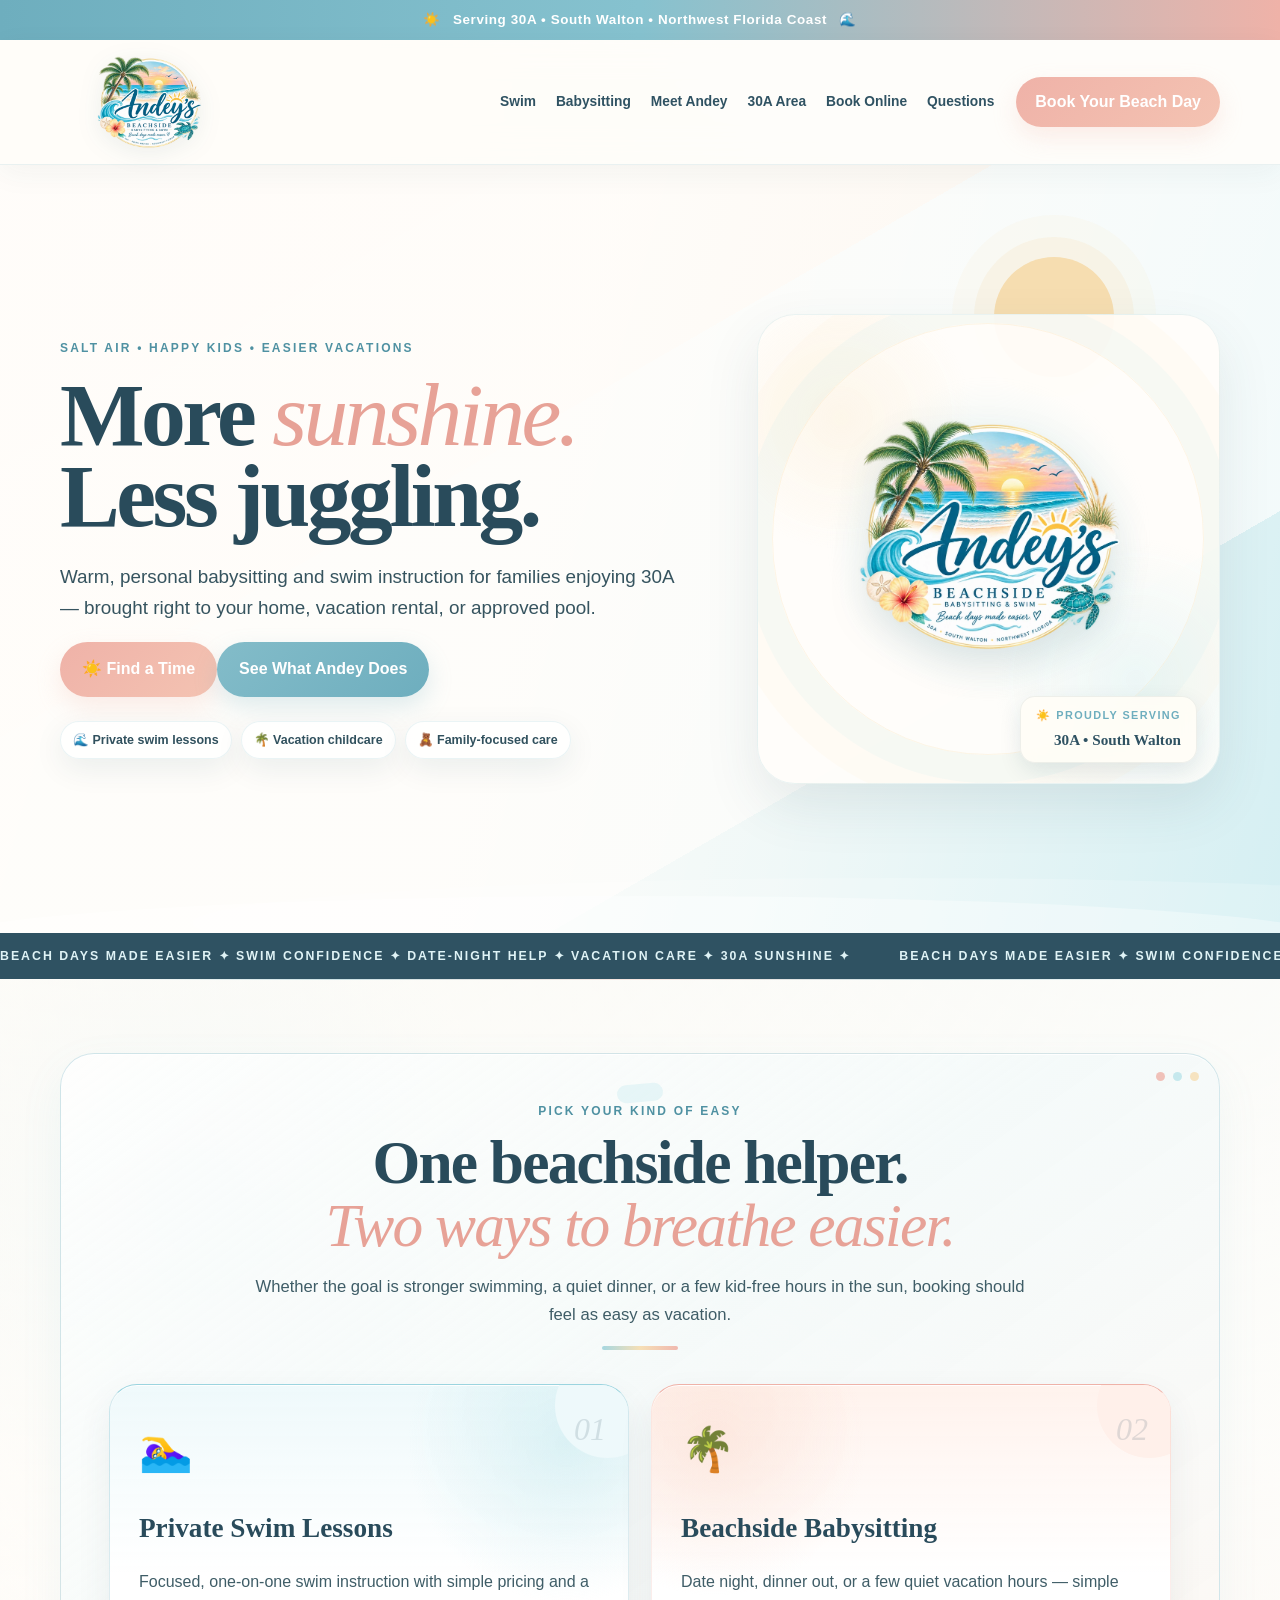
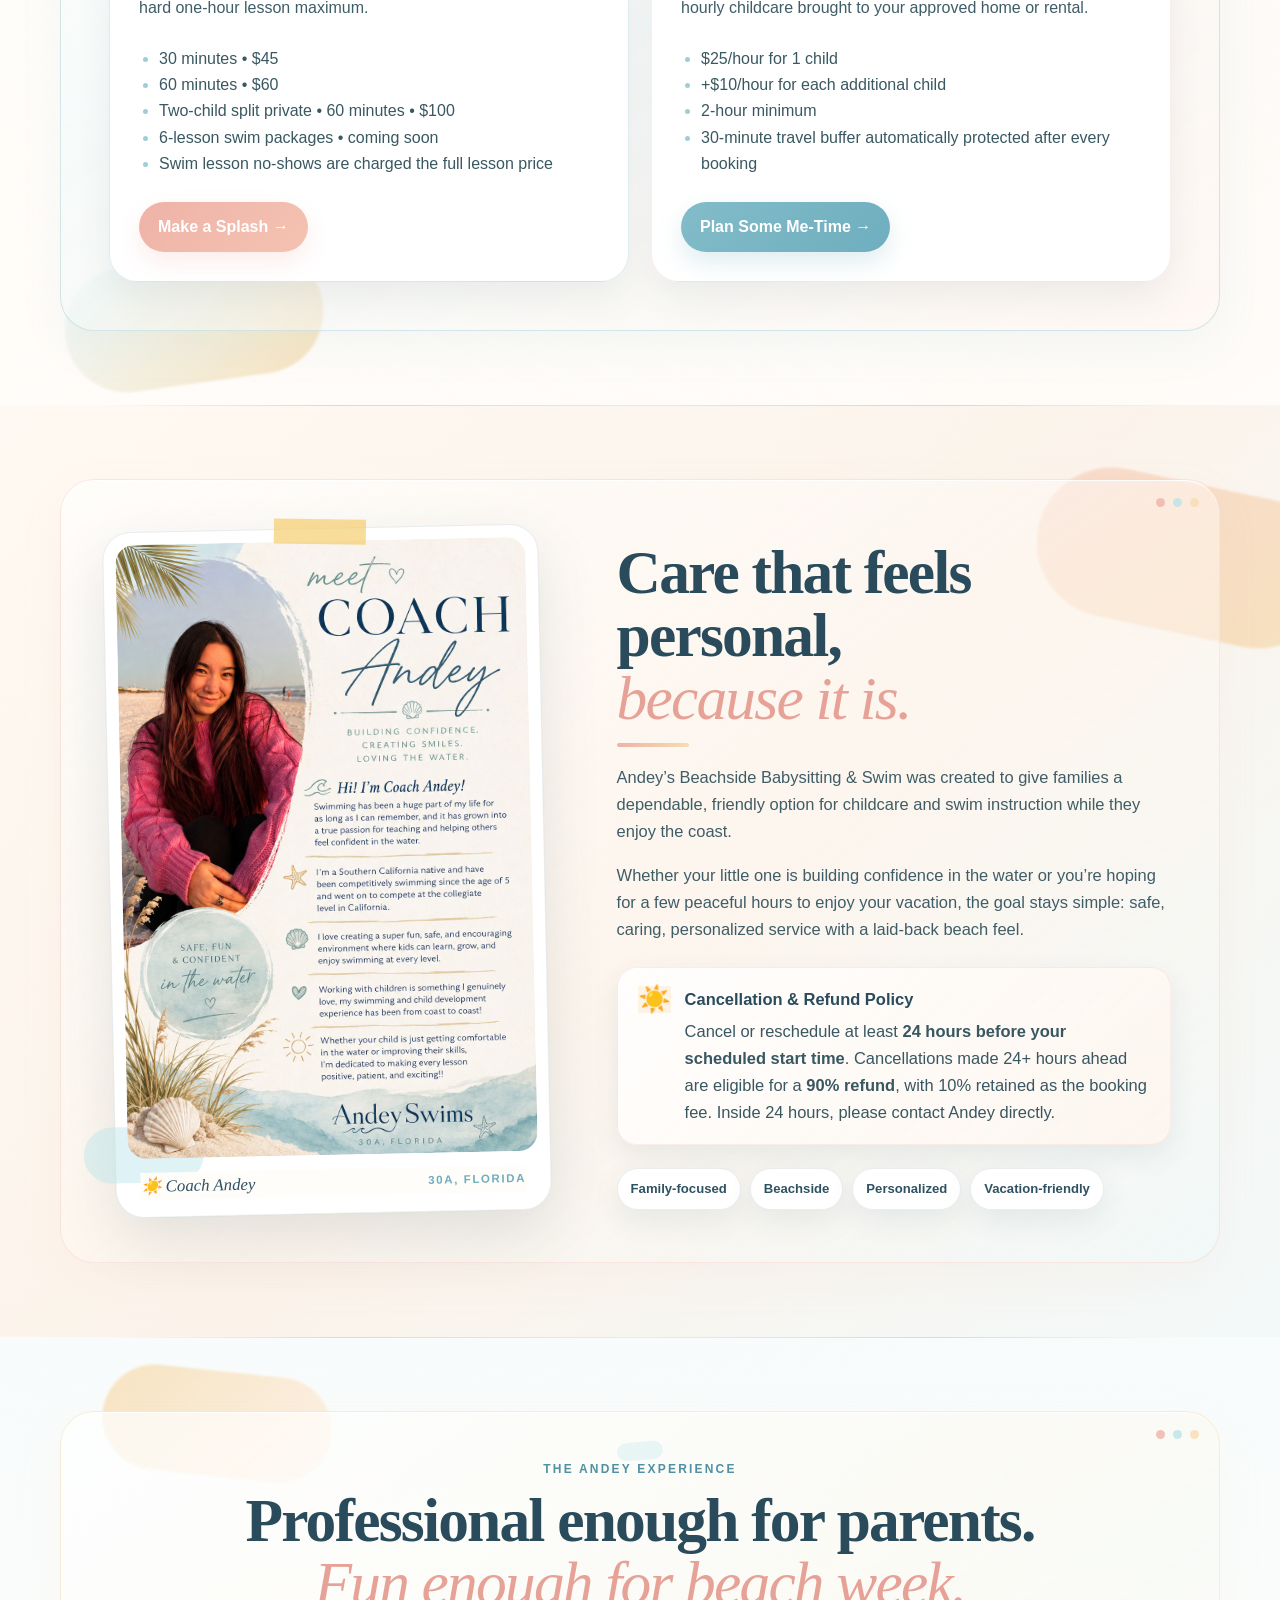
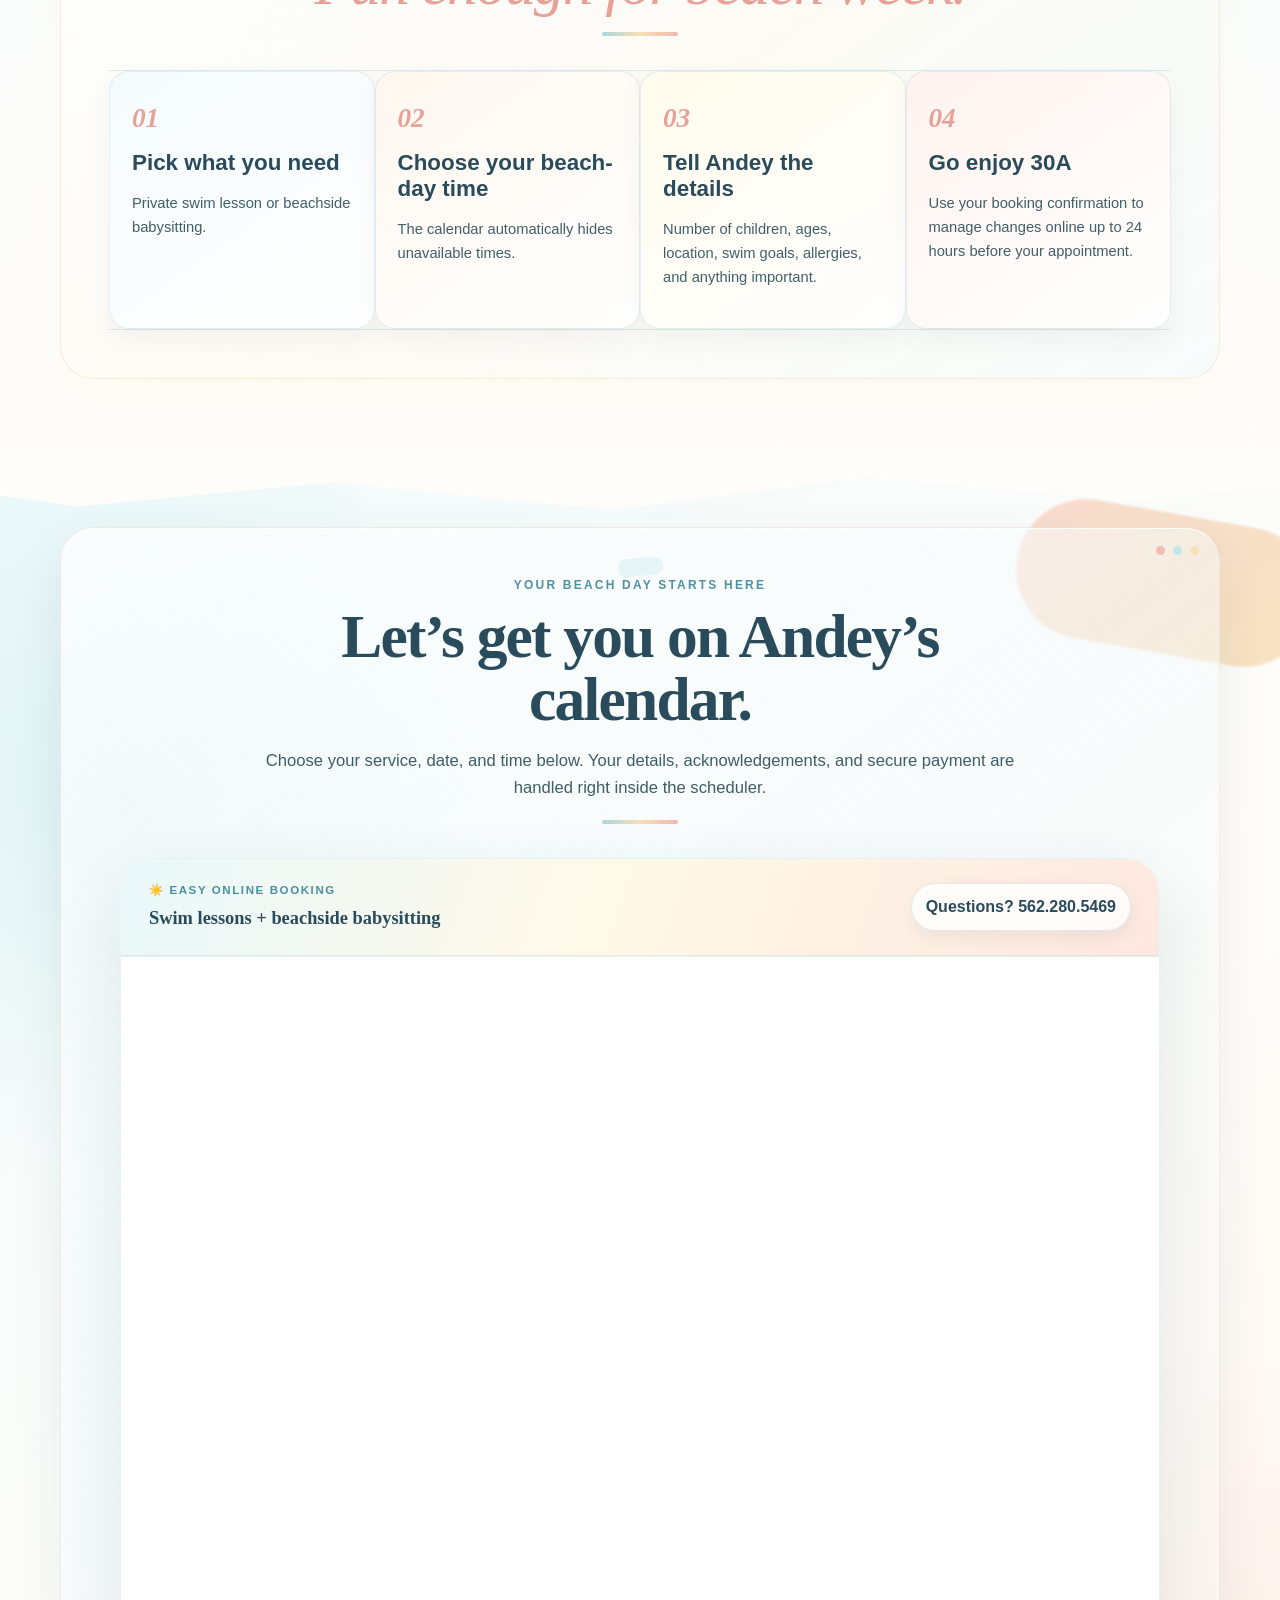
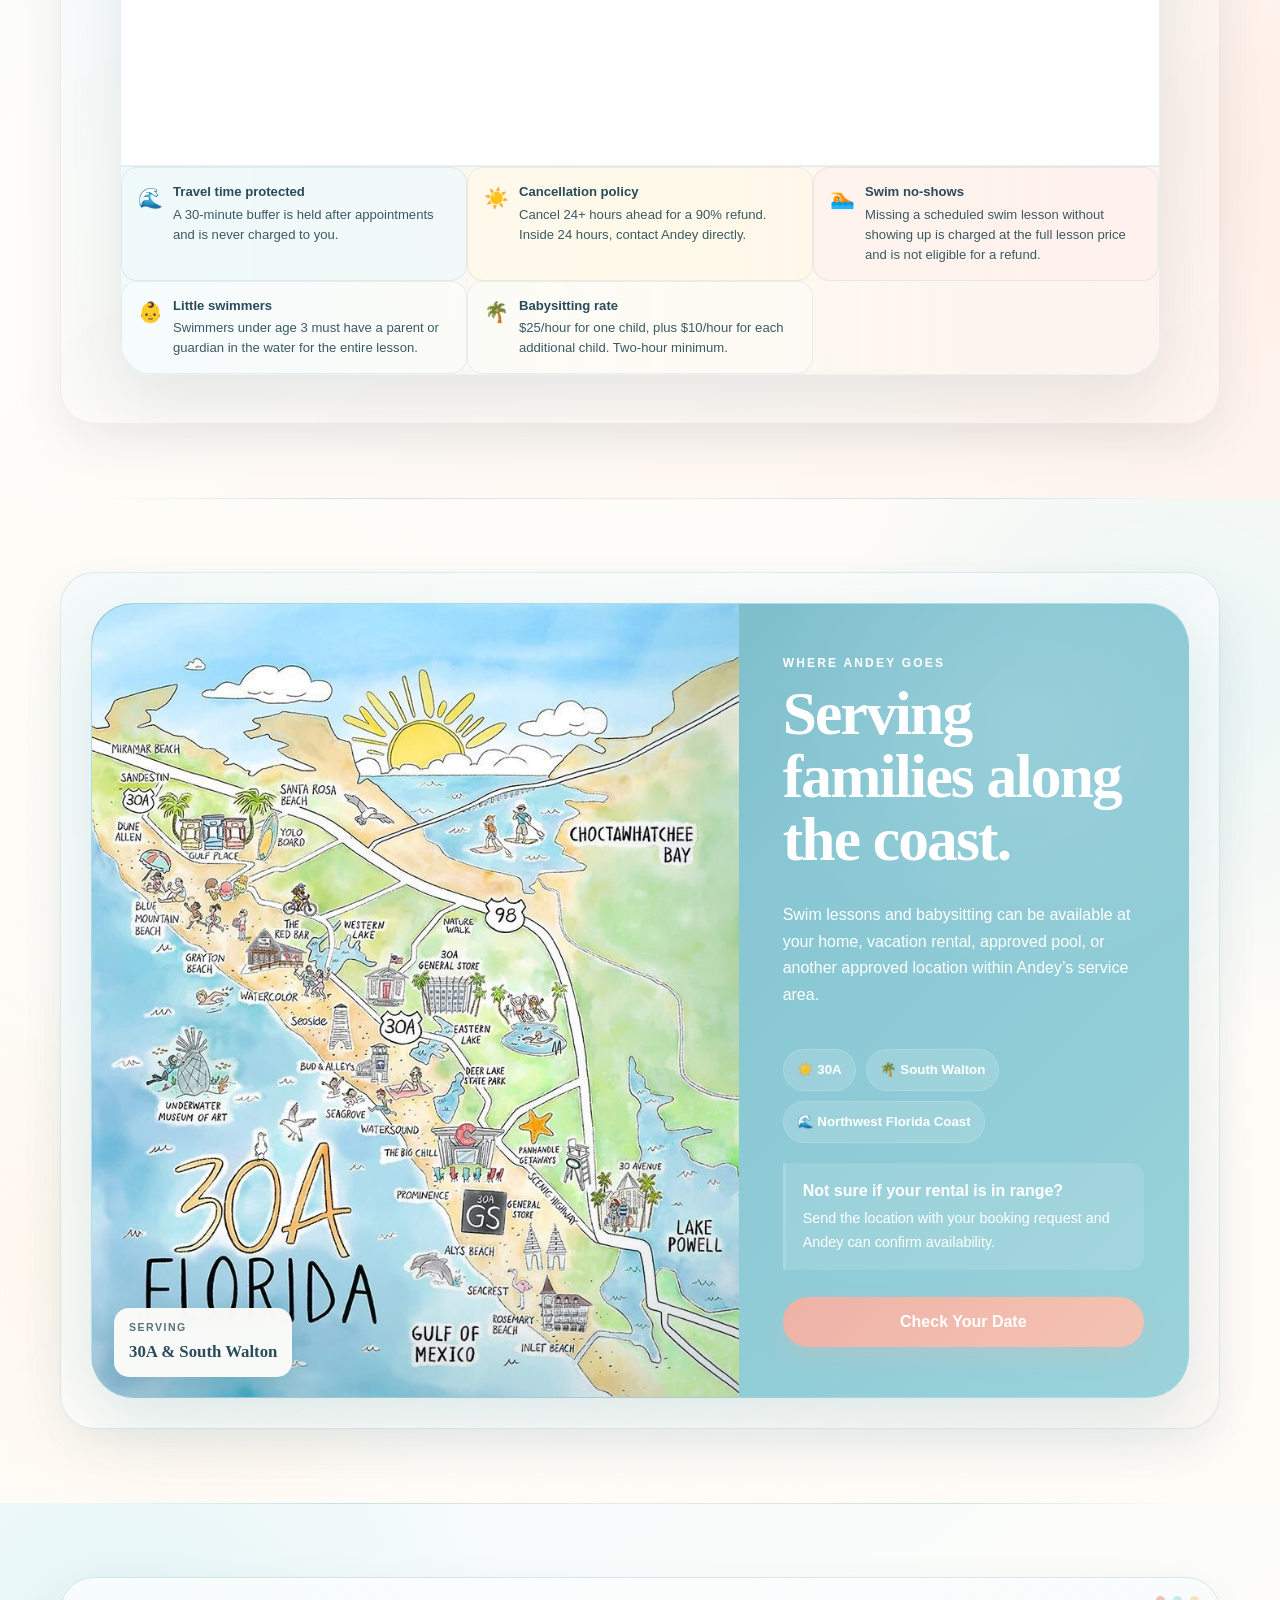
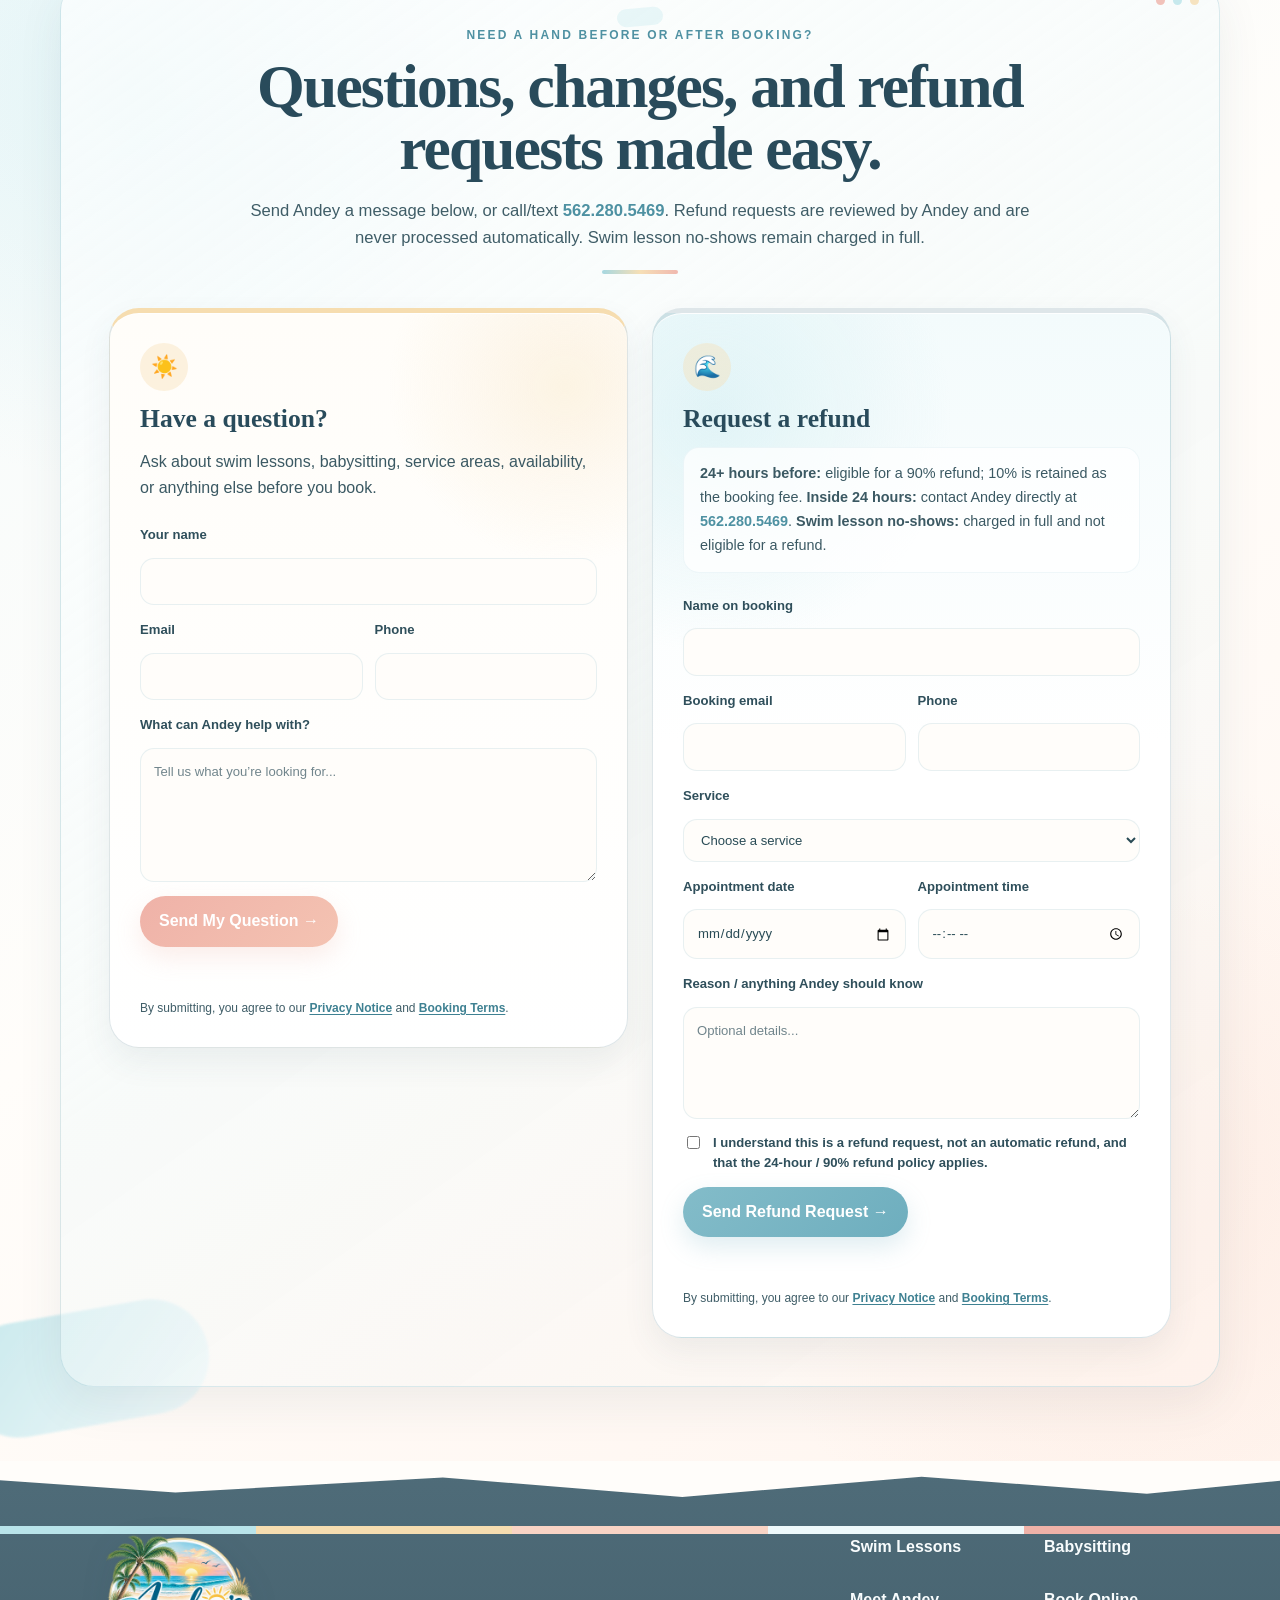
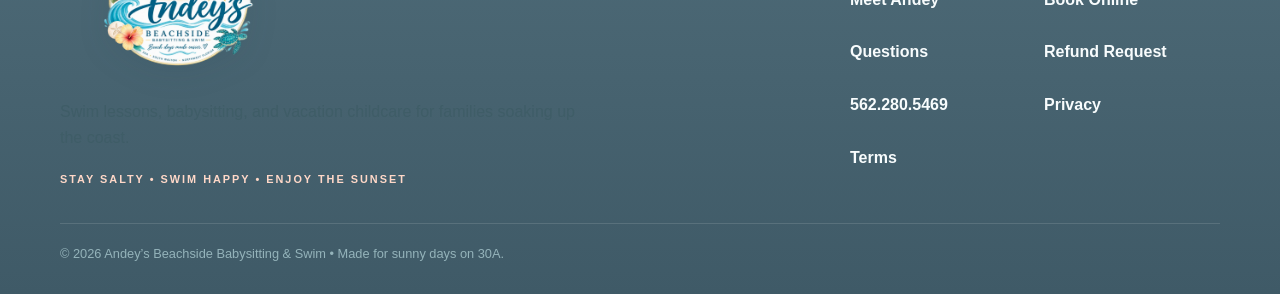
==== commit 7e2ce942: "Add files via upload" ====
--- a/index.html
+++ b/index.html
@@ -121,7 +121,8 @@
         },
         "itemOffered": {
           "@type": "Service",
-          "name": "Beachside Babysitting"
+          "name": "Beachside Babysitting",
+          "description": "$25 per hour for one child, plus $10 per hour for each additional child; two-hour minimum."
         }
       }
     ]
@@ -178,6 +179,7 @@
           <li>60 minutes • $60</li>
           <li>Two-child split private • 60 minutes • $100</li>
           <li>6-lesson swim packages • coming soon</li>
+          <li>Swim lesson no-shows are charged the full lesson price</li>
         </ul>
         <a class="btn" href="#book">Make a Splash →</a>
       </article>
@@ -186,7 +188,8 @@
         <h3>Beachside Babysitting</h3>
         <p>Date night, dinner out, or a few quiet vacation hours — simple hourly childcare brought to your approved home or rental.</p>
         <ul>
-          <li>$25 per hour</li>
+          <li>$25/hour for 1 child</li>
+          <li>+$10/hour for each additional child</li>
           <li>2-hour minimum</li>
           <li>30-minute travel buffer automatically protected after every booking</li>
         </ul>
@@ -226,7 +229,7 @@
 
 <section class="expect-section">
   <div class="container"><div class="section-head"><div class="eyebrow">The Andey experience</div><h2>Professional enough for parents.<br><span>Fun enough for beach week.</span></h2></div>
-  <div class="expect-grid"><div><b>01</b><h3>Pick what you need</h3><p>Private swim lesson or beachside babysitting.</p></div><div><b>02</b><h3>Choose your beach-day time</h3><p>The calendar automatically hides unavailable times.</p></div><div><b>03</b><h3>Tell Andey the details</h3><p>Ages, location, swim goals, allergies, and anything important.</p></div><div><b>04</b><h3>Go enjoy 30A</h3><p>Use your booking confirmation to manage changes online up to 24 hours before your appointment.</p></div></div></div>
+  <div class="expect-grid"><div><b>01</b><h3>Pick what you need</h3><p>Private swim lesson or beachside babysitting.</p></div><div><b>02</b><h3>Choose your beach-day time</h3><p>The calendar automatically hides unavailable times.</p></div><div><b>03</b><h3>Tell Andey the details</h3><p>Number of children, ages, location, swim goals, allergies, and anything important.</p></div><div><b>04</b><h3>Go enjoy 30A</h3><p>Use your booking confirmation to manage changes online up to 24 hours before your appointment.</p></div></div></div>
 </section>
 
 
@@ -263,7 +266,9 @@
       <div class="acuity-policy-strip">
         <div><span>🌊</span><p><strong>Travel time protected</strong> A 30-minute buffer is held after appointments and is never charged to you.</p></div>
         <div><span>☀️</span><p><strong>Cancellation policy</strong> Cancel 24+ hours ahead for a 90% refund. Inside 24 hours, contact Andey directly.</p></div>
-        <div><span>🏊</span><p><strong>Little swimmers</strong> Swimmers under age 3 must have a parent or guardian in the water for the entire lesson.</p></div>
+        <div><span>🏊</span><p><strong>Swim no-shows</strong> Missing a scheduled swim lesson without showing up is charged at the full lesson price and is not eligible for a refund.</p></div>
+        <div><span>👶</span><p><strong>Little swimmers</strong> Swimmers under age 3 must have a parent or guardian in the water for the entire lesson.</p></div>
+        <div><span>🌴</span><p><strong>Babysitting rate</strong> $25/hour for one child, plus $10/hour for each additional child. Two-hour minimum.</p></div>
       </div>
     </div>
   </div>
@@ -303,7 +308,7 @@
     <div class="section-head">
       <div class="eyebrow">Need a hand before or after booking?</div>
       <h2>Questions, changes, and refund requests made easy.</h2>
-      <p>Send Andey a message below, or call/text <a href="tel:+15622805469">562.280.5469</a>. Refund requests are reviewed by Andey and are never processed automatically.</p>
+      <p>Send Andey a message below, or call/text <a href="tel:+15622805469">562.280.5469</a>. Refund requests are reviewed by Andey and are never processed automatically. Swim lesson no-shows remain charged in full.</p>
     </div>
 
     <div class="care-grid">
@@ -341,7 +346,7 @@
       <article class="care-card refund-card" id="refund-request">
         <div class="care-icon" aria-hidden="true">🌊</div>
         <h3>Request a refund</h3>
-        <p class="refund-rule"><strong>24+ hours before:</strong> eligible for a 90% refund; 10% is retained as the booking fee. <strong>Inside 24 hours:</strong> contact Andey directly at <a href="tel:+15622805469">562.280.5469</a>.</p>
+        <p class="refund-rule"><strong>24+ hours before:</strong> eligible for a 90% refund; 10% is retained as the booking fee. <strong>Inside 24 hours:</strong> contact Andey directly at <a href="tel:+15622805469">562.280.5469</a>. <strong>Swim lesson no-shows:</strong> charged in full and not eligible for a refund.</p>
 
         <form class="care-form" data-site-form="refund">
           <input type="text" name="website" class="hp-field" tabindex="-1" autocomplete="off" aria-hidden="true">
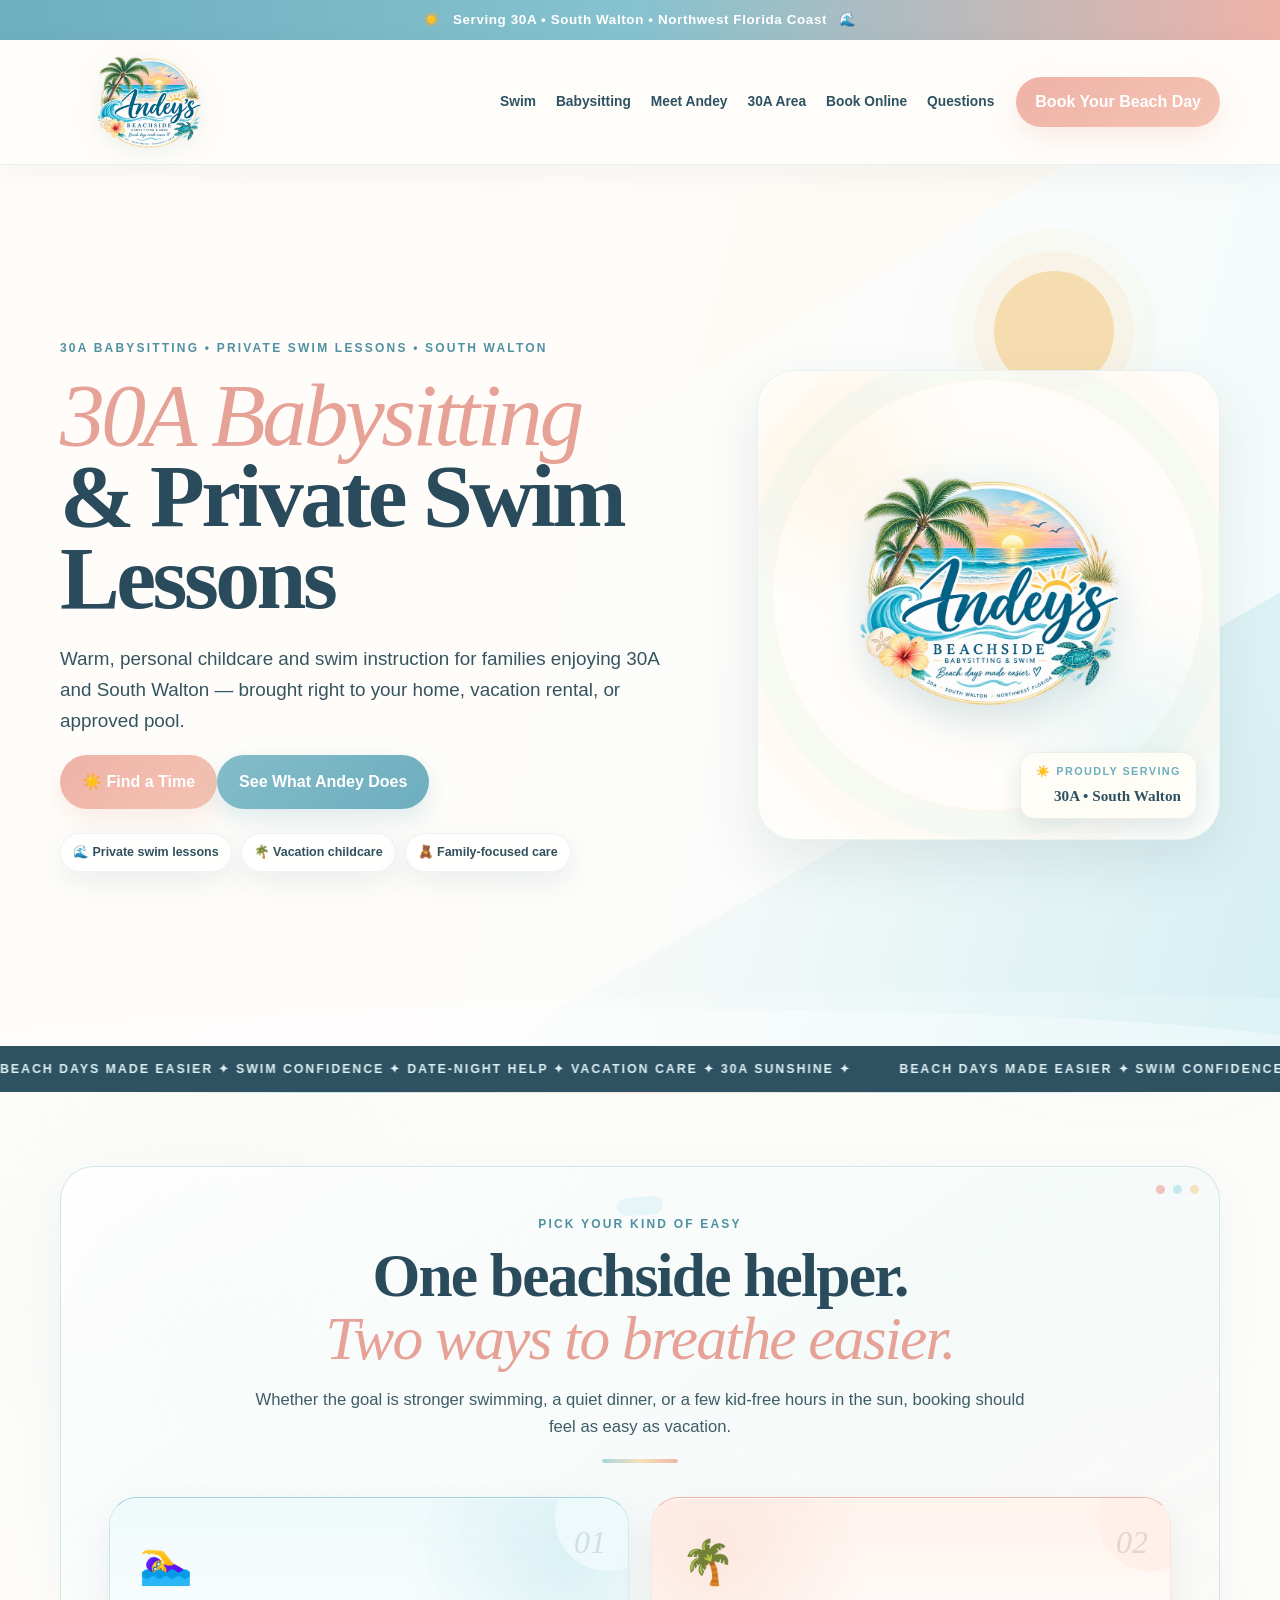
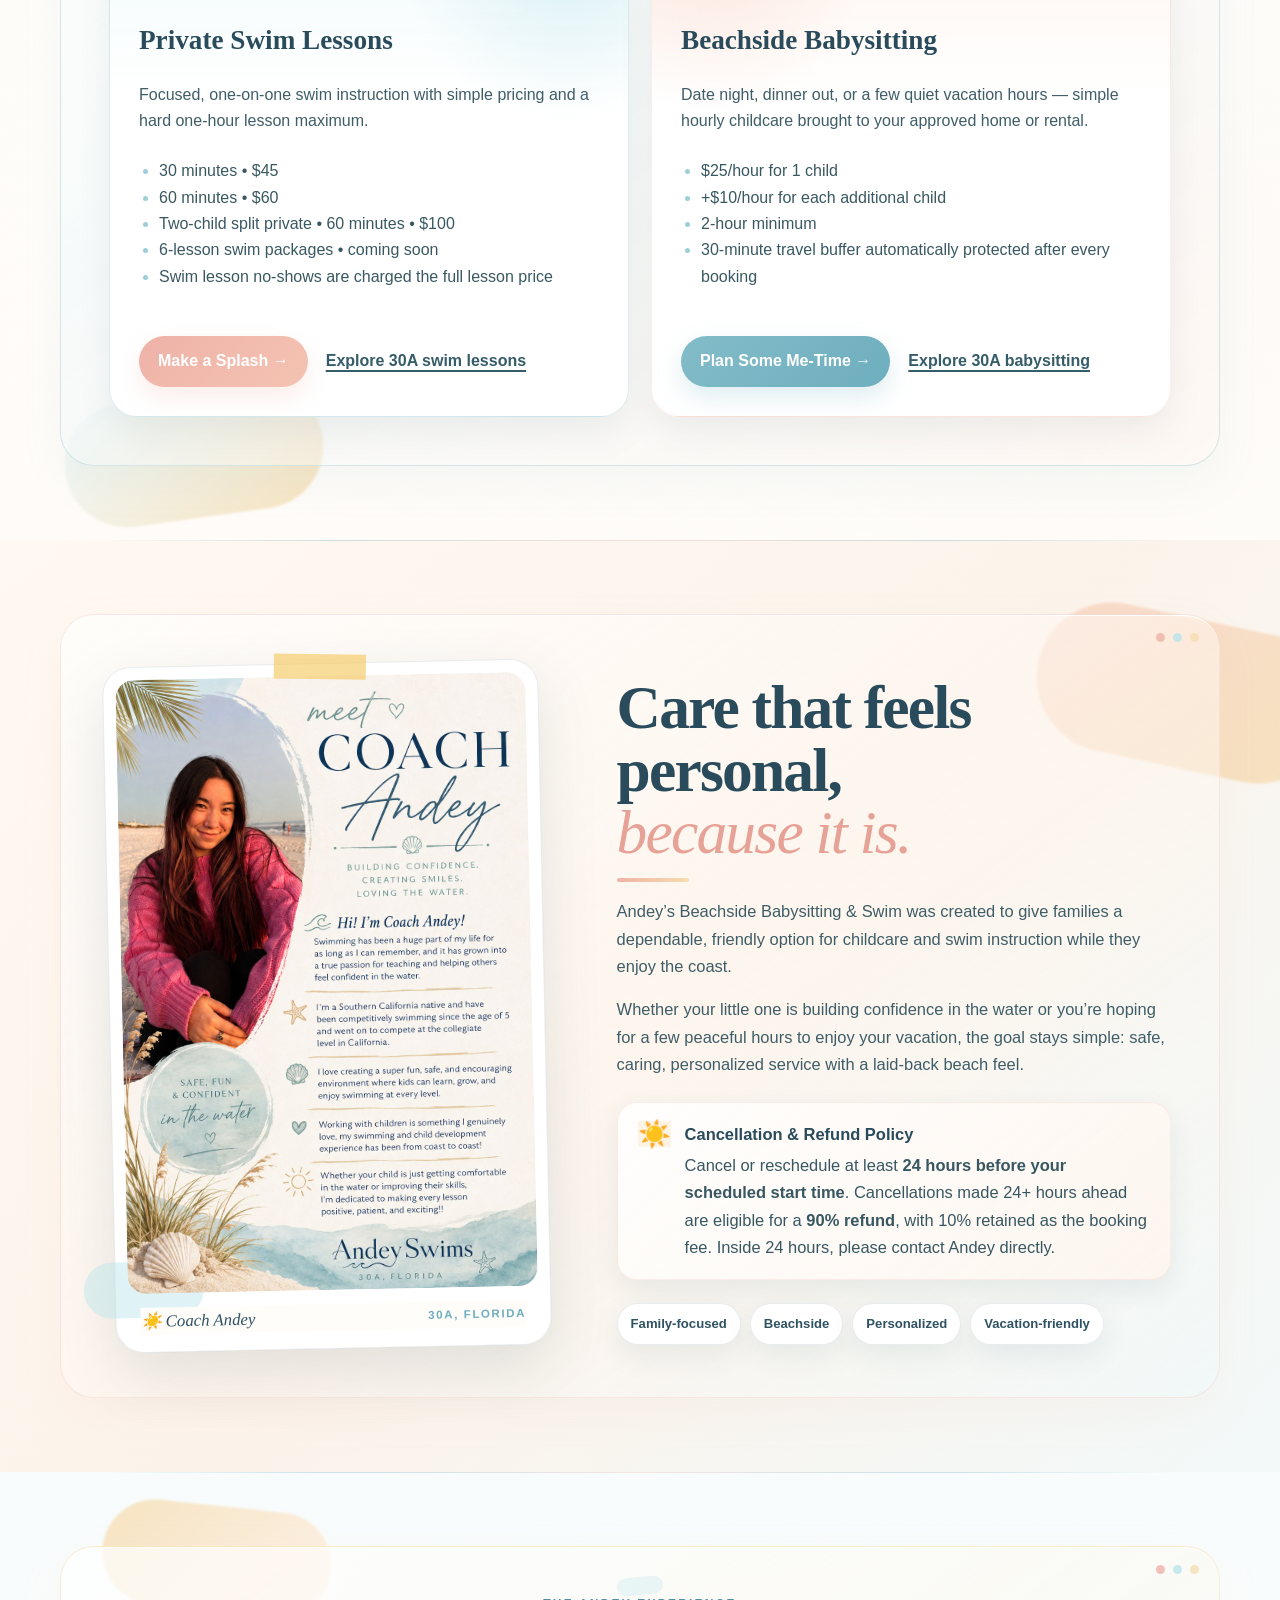
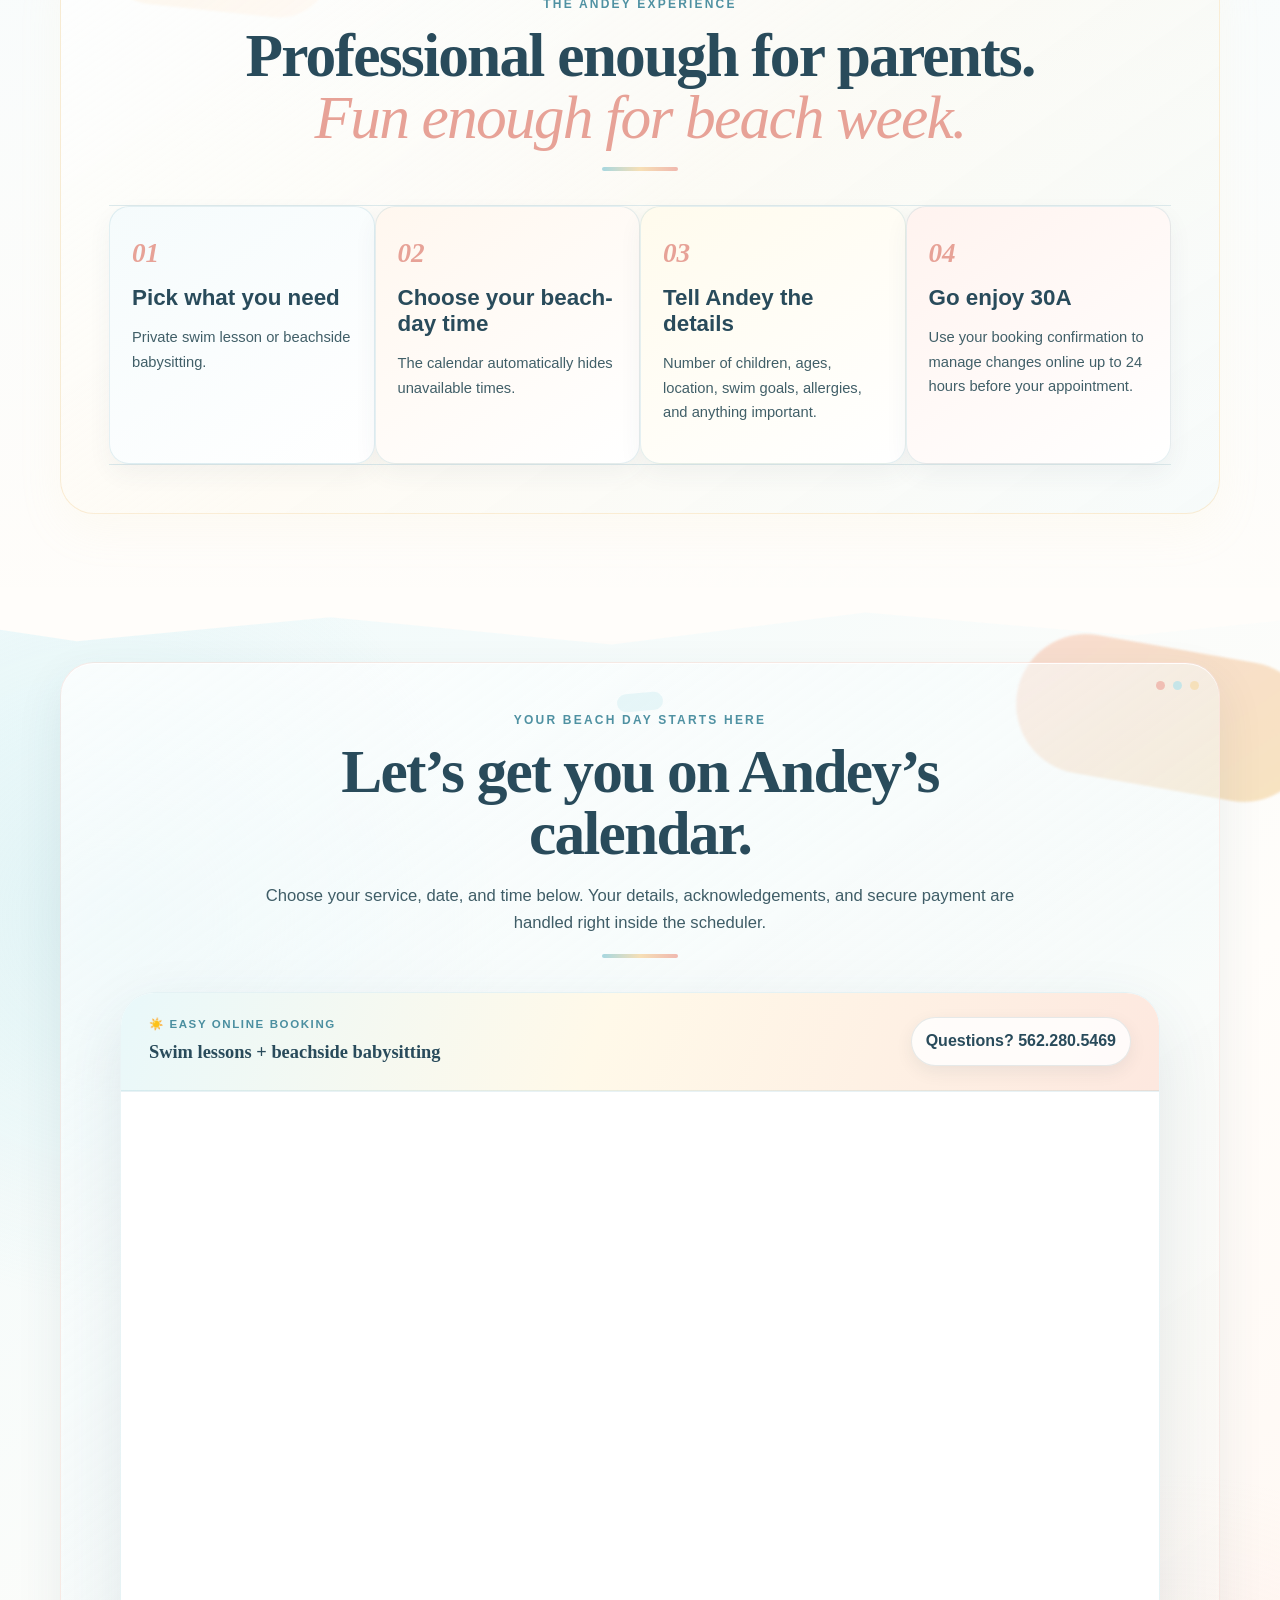
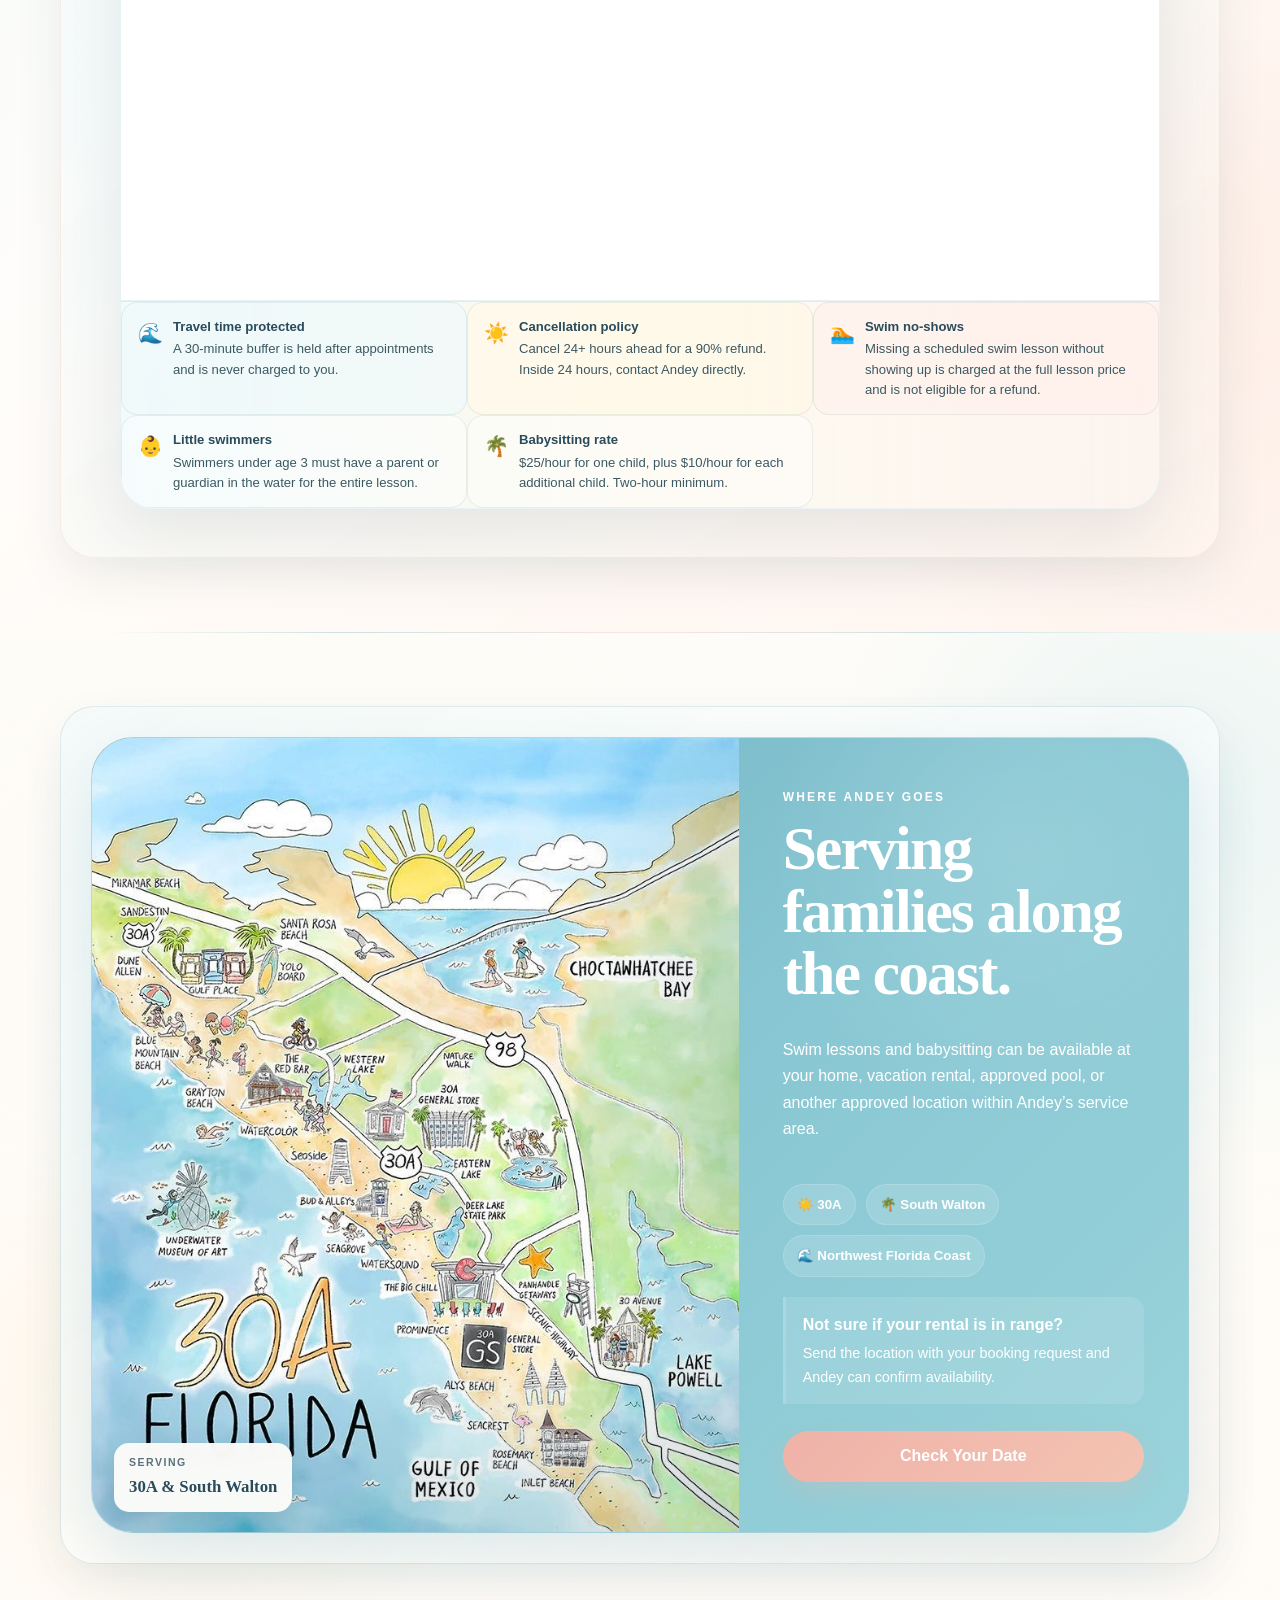
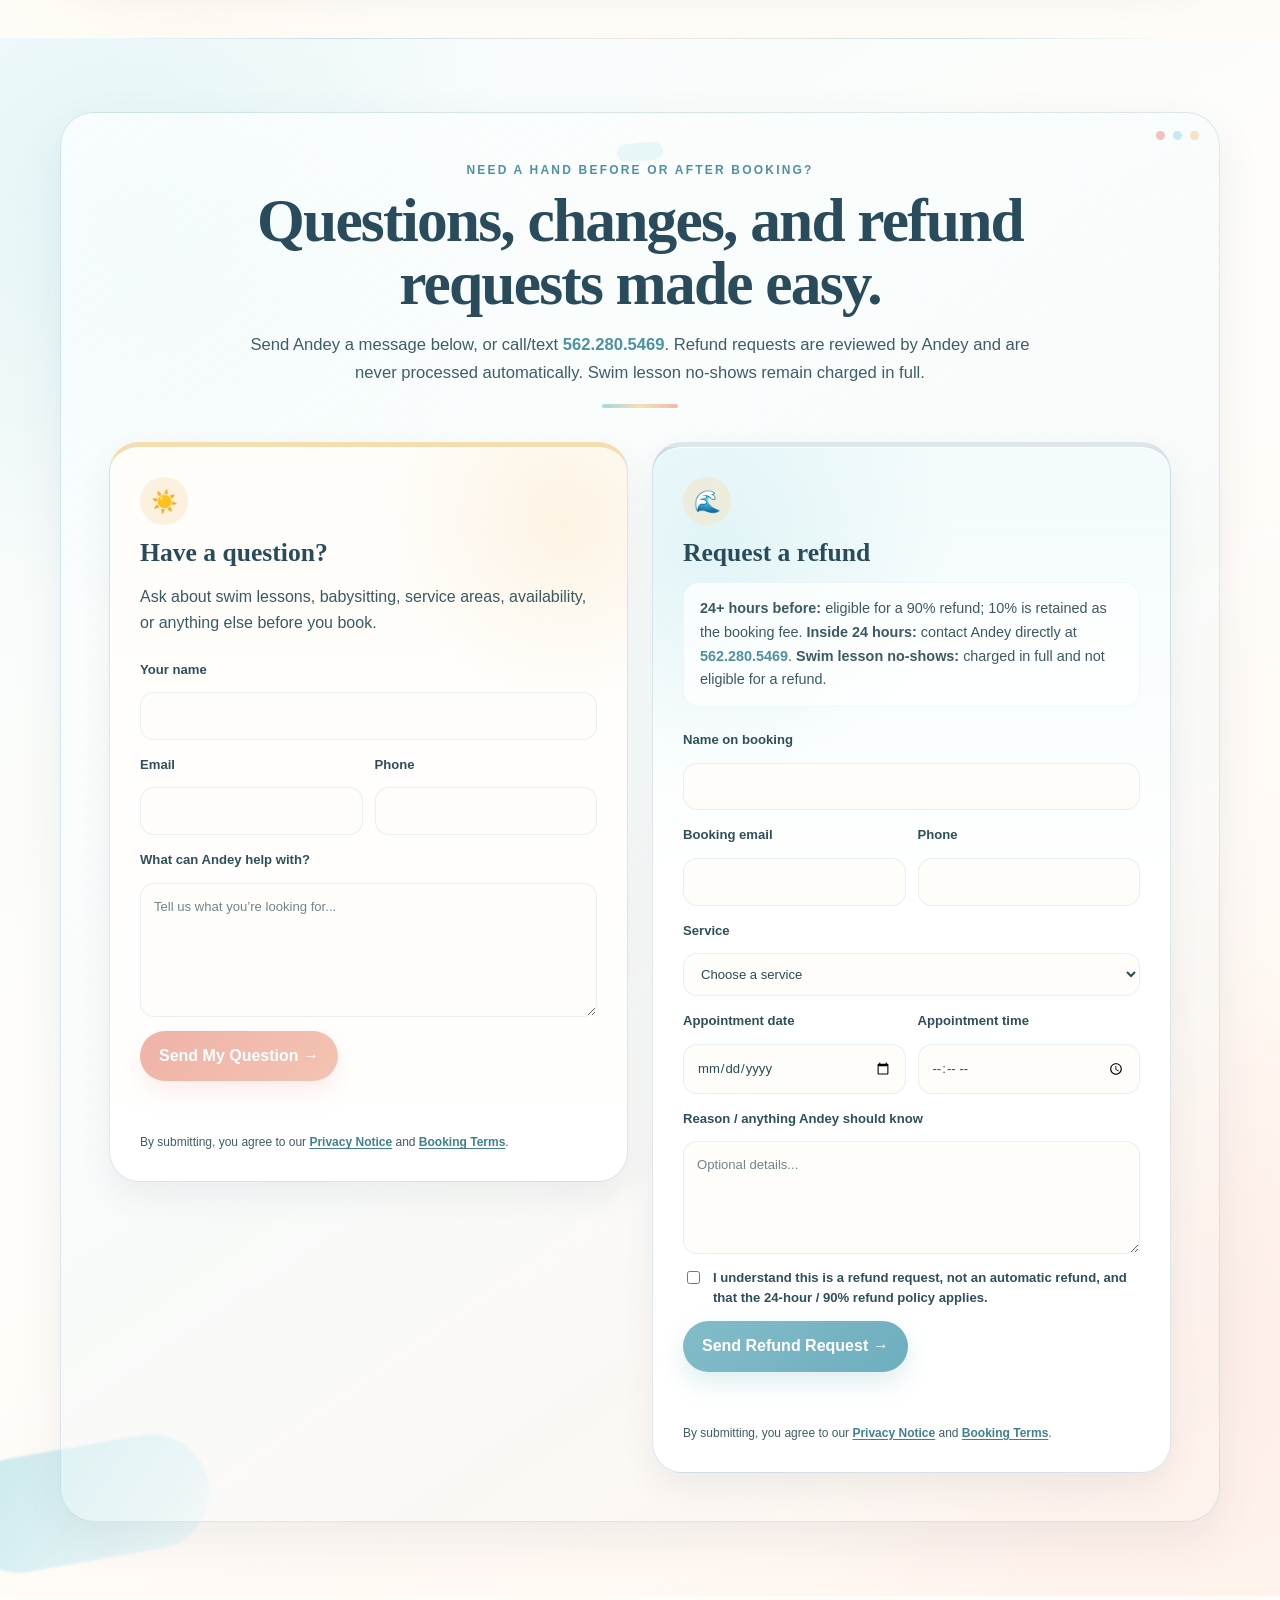
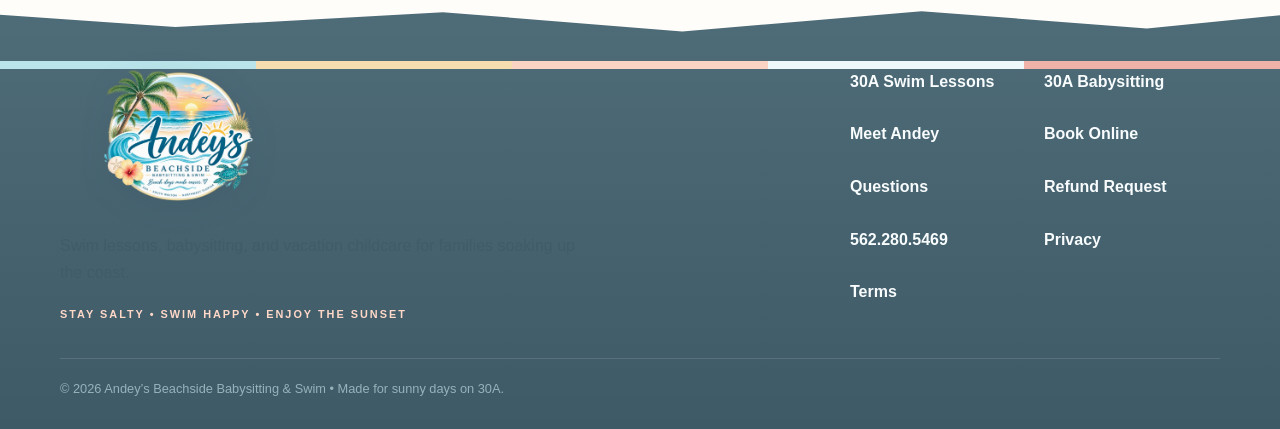
==== commit 3122f124: "Add files via upload" ====
--- a/index.html
+++ b/index.html
@@ -3,8 +3,8 @@
 <head>
 <meta charset="utf-8">
 <meta name="viewport" content="width=device-width,initial-scale=1">
-<title>Andey’s Beachside Babysitting & Swim | 30A & South Walton</title>
-<meta name="description" content="Private swim lessons and beachside babysitting for families along 30A and South Walton. Andey travels to your home, vacation rental, or approved pool.">
+<title>30A Babysitting & Private Swim Lessons | Andey’s Beachside</title>
+<meta name="description" content="30A babysitting and private swim lessons for families in South Walton. Andey travels to vacation rentals, homes, and approved pools throughout the service area.">
 <link rel="canonical" href="https://andeysbeachside.com/">
 <meta name="robots" content="index,follow,max-image-preview:large">
 <meta name="theme-color" content="#dff3f6">
@@ -16,15 +16,15 @@
 <meta property="og:type" content="website">
 <meta property="og:locale" content="en_US">
 <meta property="og:site_name" content="Andey’s Beachside Babysitting & Swim">
-<meta property="og:title" content="Andey’s Beachside Babysitting & Swim | 30A & South Walton">
-<meta property="og:description" content="Private swim lessons and beachside babysitting brought to families along 30A and South Walton.">
+<meta property="og:title" content="30A Babysitting & Private Swim Lessons | Andey’s Beachside">
+<meta property="og:description" content="Private swim lessons and beachside babysitting for families visiting or living along 30A and South Walton.">
 <meta property="og:url" content="https://andeysbeachside.com/">
 <meta property="og:image" content="https://andeysbeachside.com/andeys-social-card.jpg">
 <meta property="og:image:width" content="1200">
 <meta property="og:image:height" content="630">
 <meta property="og:image:alt" content="Andey’s Beachside Babysitting & Swim — 30A and South Walton">
 <meta name="twitter:card" content="summary_large_image">
-<meta name="twitter:title" content="Andey’s Beachside Babysitting & Swim">
+<meta name="twitter:title" content="30A Babysitting & Private Swim Lessons | Andey’s Beachside">
 <meta name="twitter:description" content="Private swim lessons and beachside babysitting along 30A and South Walton.">
 <meta name="twitter:image" content="https://andeysbeachside.com/andeys-social-card.jpg">
 <link rel="stylesheet" href="styles.css">
@@ -37,6 +37,7 @@
 <link rel="stylesheet" href="pastel-text-contrast.css">
 <link rel="stylesheet" href="section-clarity.css">
 <link rel="stylesheet" href="pastel-mixed-backgrounds.css">
+<link rel="stylesheet" href="seo-upgrade.css">
 <link rel="stylesheet" href="ticker-motion-fix.css">
 <link rel="manifest" href="manifest.webmanifest">
 <script type="application/ld+json">
@@ -146,9 +147,9 @@
   <div class="sun-orb" aria-hidden="true"></div><div class="hero-wave wave-one" aria-hidden="true"></div><div class="hero-wave wave-two" aria-hidden="true"></div>
   <div class="container hero-layout">
     <div class="hero-content">
-      <div class="eyebrow">Salt air • happy kids • easier vacations</div>
-      <h1>More <span>sunshine.</span><br>Less juggling.</h1>
-      <p>Warm, personal babysitting and swim instruction for families enjoying 30A — brought right to your home, vacation rental, or approved pool.</p>
+      <div class="eyebrow">30A babysitting • private swim lessons • South Walton</div>
+      <h1><span>30A Babysitting</span><br>&amp; Private Swim Lessons</h1>
+      <p>Warm, personal childcare and swim instruction for families enjoying 30A and South Walton — brought right to your home, vacation rental, or approved pool.</p>
       <div class="actions"><a class="btn big" href="#book">☀️ Find a Time</a><a class="btn secondary big" href="#services">See What Andey Does</a></div>
       <div class="hero-pills"><span>🌊 Private swim lessons</span><span>🌴 Vacation childcare</span><span>🧸 Family-focused care</span></div>
     </div>
@@ -181,7 +182,7 @@
           <li>6-lesson swim packages • coming soon</li>
           <li>Swim lesson no-shows are charged the full lesson price</li>
         </ul>
-        <a class="btn" href="#book">Make a Splash →</a>
+        <div class="service-actions"><a class="btn" href="#book">Make a Splash →</a><a class="seo-detail-link" href="30a-swim-lessons.html">Explore 30A swim lessons</a></div>
       </article>
       <article class="card service-card sit-card" id="babysitting">
         <div class="card-number">02</div><div class="icon">🌴</div>
@@ -193,7 +194,7 @@
           <li>2-hour minimum</li>
           <li>30-minute travel buffer automatically protected after every booking</li>
         </ul>
-        <a class="btn secondary" href="#book">Plan Some Me-Time →</a>
+        <div class="service-actions"><a class="btn secondary" href="#book">Plan Some Me-Time →</a><a class="seo-detail-link" href="30a-babysitting.html">Explore 30A babysitting</a></div>
       </article>
     </div>
   </div>
@@ -405,7 +406,7 @@
   </div>
 </section>
 </main>
-<footer><div class="footer-wave"></div><div class="container footer-grid"><div><a href="#home" class="footer-logo-link" aria-label="Back to top"><img class="footer-logo" src="andeys-logo.webp" width="1100" height="619" loading="lazy" decoding="async" alt="Andey’s Beachside Babysitting & Swim"></a><p>Swim lessons, babysitting, and vacation childcare for families soaking up the coast.</p><div class="footer-saying">stay salty • swim happy • enjoy the sunset</div></div><div class="footer-links"><a href="#swim">Swim Lessons</a><a href="#babysitting">Babysitting</a><a href="#about">Meet Andey</a><a href="#book">Book Online</a><a href="#contact">Questions</a><a href="#refund-request">Refund Request</a><a href="tel:+15622805469">562.280.5469</a><a href="privacy.html">Privacy</a><a href="terms.html">Terms</a></div></div><div class="container copyright">© 2026 Andey’s Beachside Babysitting & Swim • Made for sunny days on 30A.</div></footer>
+<footer><div class="footer-wave"></div><div class="container footer-grid"><div><a href="#home" class="footer-logo-link" aria-label="Back to top"><img class="footer-logo" src="andeys-logo.webp" width="1100" height="619" loading="lazy" decoding="async" alt="Andey’s Beachside Babysitting & Swim"></a><p>Swim lessons, babysitting, and vacation childcare for families soaking up the coast.</p><div class="footer-saying">stay salty • swim happy • enjoy the sunset</div></div><div class="footer-links"><a href="30a-swim-lessons.html">30A Swim Lessons</a><a href="30a-babysitting.html">30A Babysitting</a><a href="#about">Meet Andey</a><a href="#book">Book Online</a><a href="#contact">Questions</a><a href="#refund-request">Refund Request</a><a href="tel:+15622805469">562.280.5469</a><a href="privacy.html">Privacy</a><a href="terms.html">Terms</a></div></div><div class="container copyright">© 2026 Andey’s Beachside Babysitting & Swim • Made for sunny days on 30A.</div></footer>
 
 <script>
 (() => {
--- a/seo-upgrade.css
+++ b/seo-upgrade.css
@@ -0,0 +1,144 @@
+/* Andey's Beachside — SEO Expansion v6.4 */
+.service-actions{
+  display:flex;
+  flex-wrap:wrap;
+  align-items:center;
+  gap:14px 18px;
+  margin-top:22px;
+}
+.seo-detail-link{
+  display:inline-block;
+  color:#355c69 !important;
+  font-weight:900;
+  text-decoration:underline;
+  text-decoration-thickness:1.5px;
+  text-underline-offset:4px;
+}
+.seo-detail-link:hover{color:#c97f76 !important}
+
+.service-page{
+  min-height:100vh;
+  background:
+    radial-gradient(circle at 12% 8%,rgba(246,221,176,.24),transparent 20%),
+    radial-gradient(circle at 88% 13%,rgba(185,228,234,.28),transparent 22%),
+    linear-gradient(180deg,#f5fcfd,#fffdfa 32%,#fff7f1 62%,#f1fbfc);
+}
+.service-page-header{
+  background:rgba(255,253,250,.95);
+  border-bottom:1px solid rgba(76,119,132,.13);
+  position:sticky;
+  top:0;
+  z-index:30;
+  backdrop-filter:blur(12px);
+}
+.service-page-nav{
+  width:min(1120px,92%);
+  margin:auto;
+  padding:12px 0;
+  display:flex;
+  justify-content:space-between;
+  align-items:center;
+  gap:20px;
+}
+.service-page-logo{width:min(185px,42vw);height:auto;display:block}
+.service-page-navlinks{
+  display:flex;
+  gap:20px;
+  align-items:center;
+  flex-wrap:wrap;
+  justify-content:flex-end;
+}
+.service-page-navlinks a{
+  color:#2f5262;
+  font-weight:800;
+  text-decoration:none;
+}
+.service-page-hero{
+  padding:84px 0 62px;
+  position:relative;
+  overflow:hidden;
+}
+.service-page-hero::after{
+  content:"";
+  position:absolute;
+  width:330px;
+  height:160px;
+  right:-45px;
+  top:80px;
+  border-radius:999px;
+  background:linear-gradient(135deg,rgba(249,212,197,.62),rgba(246,221,176,.44));
+  transform:rotate(10deg);
+  z-index:0;
+}
+.service-page-wrap{width:min(1040px,92%);margin:auto;position:relative;z-index:1}
+.breadcrumbs{font-size:.82rem;color:#536d76;margin-bottom:22px}
+.breadcrumbs a{color:#487f8e;font-weight:800}
+.service-page-hero h1{
+  font-family:Georgia,serif;
+  font-size:clamp(2.6rem,7vw,5rem);
+  line-height:1.02;
+  margin:0 0 18px;
+  max-width:900px;
+  color:#294b5b;
+}
+.service-page-hero h1 span{color:#e7a297}
+.service-page-lead{max-width:760px;font-size:1.12rem;color:#3e5e68}
+.service-page-cta{display:flex;flex-wrap:wrap;gap:12px;margin-top:28px}
+.service-page-main{padding-bottom:80px}
+.seo-content-grid{
+  display:grid;
+  grid-template-columns:1.35fr .65fr;
+  gap:28px;
+  align-items:start;
+}
+.seo-panel{
+  background:rgba(255,255,255,.78);
+  border:1.5px solid rgba(76,119,132,.18);
+  border-radius:28px;
+  padding:clamp(24px,4vw,42px);
+  box-shadow:0 16px 42px rgba(49,75,88,.07);
+  margin-bottom:26px;
+}
+.seo-panel h2{
+  font-family:Georgia,serif;
+  color:#294b5b;
+  font-size:clamp(1.75rem,4vw,2.55rem);
+  margin:0 0 14px;
+}
+.seo-panel h3{color:#2f5262;margin-top:26px}
+.seo-panel p,.seo-panel li{color:#3f5d67}
+.seo-panel ul{padding-left:20px}
+.seo-highlight{background:linear-gradient(145deg,rgba(238,249,251,.95),rgba(255,247,240,.92))}
+.seo-price-card{
+  position:sticky;
+  top:105px;
+  background:linear-gradient(145deg,#f5fbfc,#fff8ef);
+}
+.seo-price-card .big-rate{
+  font-family:Georgia,serif;
+  font-size:2rem;
+  color:#294b5b;
+  margin:8px 0;
+}
+.seo-faq details{border-top:1px solid rgba(76,119,132,.15);padding:15px 0}
+.seo-faq details:first-of-type{border-top:0}
+.seo-faq summary{cursor:pointer;font-weight:900;color:#31515e}
+.seo-crosslink{
+  border:1.5px solid rgba(239,178,168,.22);
+  background:linear-gradient(135deg,#fff7f1,#eef9fb);
+}
+.service-page-footer{
+  background:linear-gradient(180deg,#4f6c79,#3f5a67);
+  color:#fff;
+  padding:42px 0;
+  text-align:center;
+}
+.service-page-footer p{color:#eef7f8 !important}
+.service-page-footer a{color:#fff !important;font-weight:800;margin:0 8px}
+@media(max-width:800px){
+  .service-page-navlinks a:not(.btn){display:none}
+  .service-page-hero{padding:60px 0 44px}
+  .seo-content-grid{grid-template-columns:1fr}
+  .seo-price-card{position:static}
+  .service-page-hero::after{opacity:.5;transform:scale(.7) rotate(10deg)}
+}
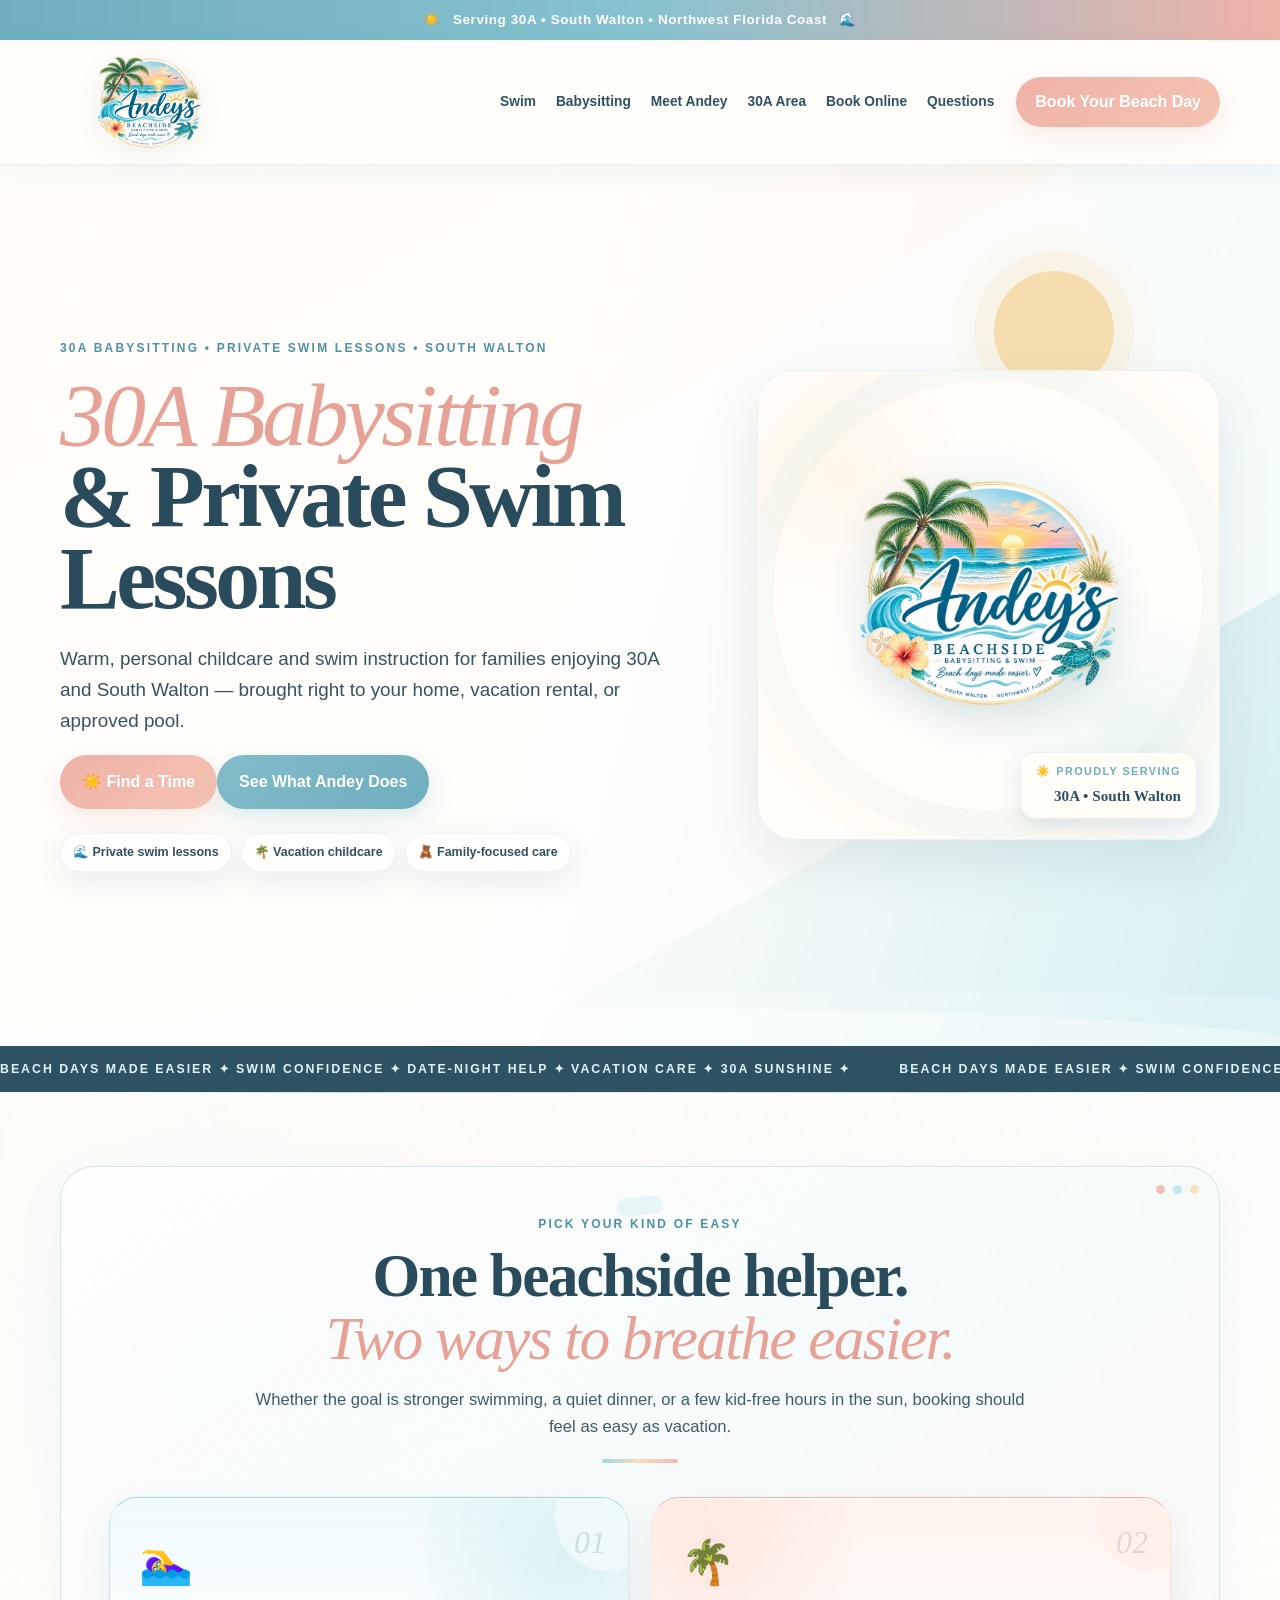
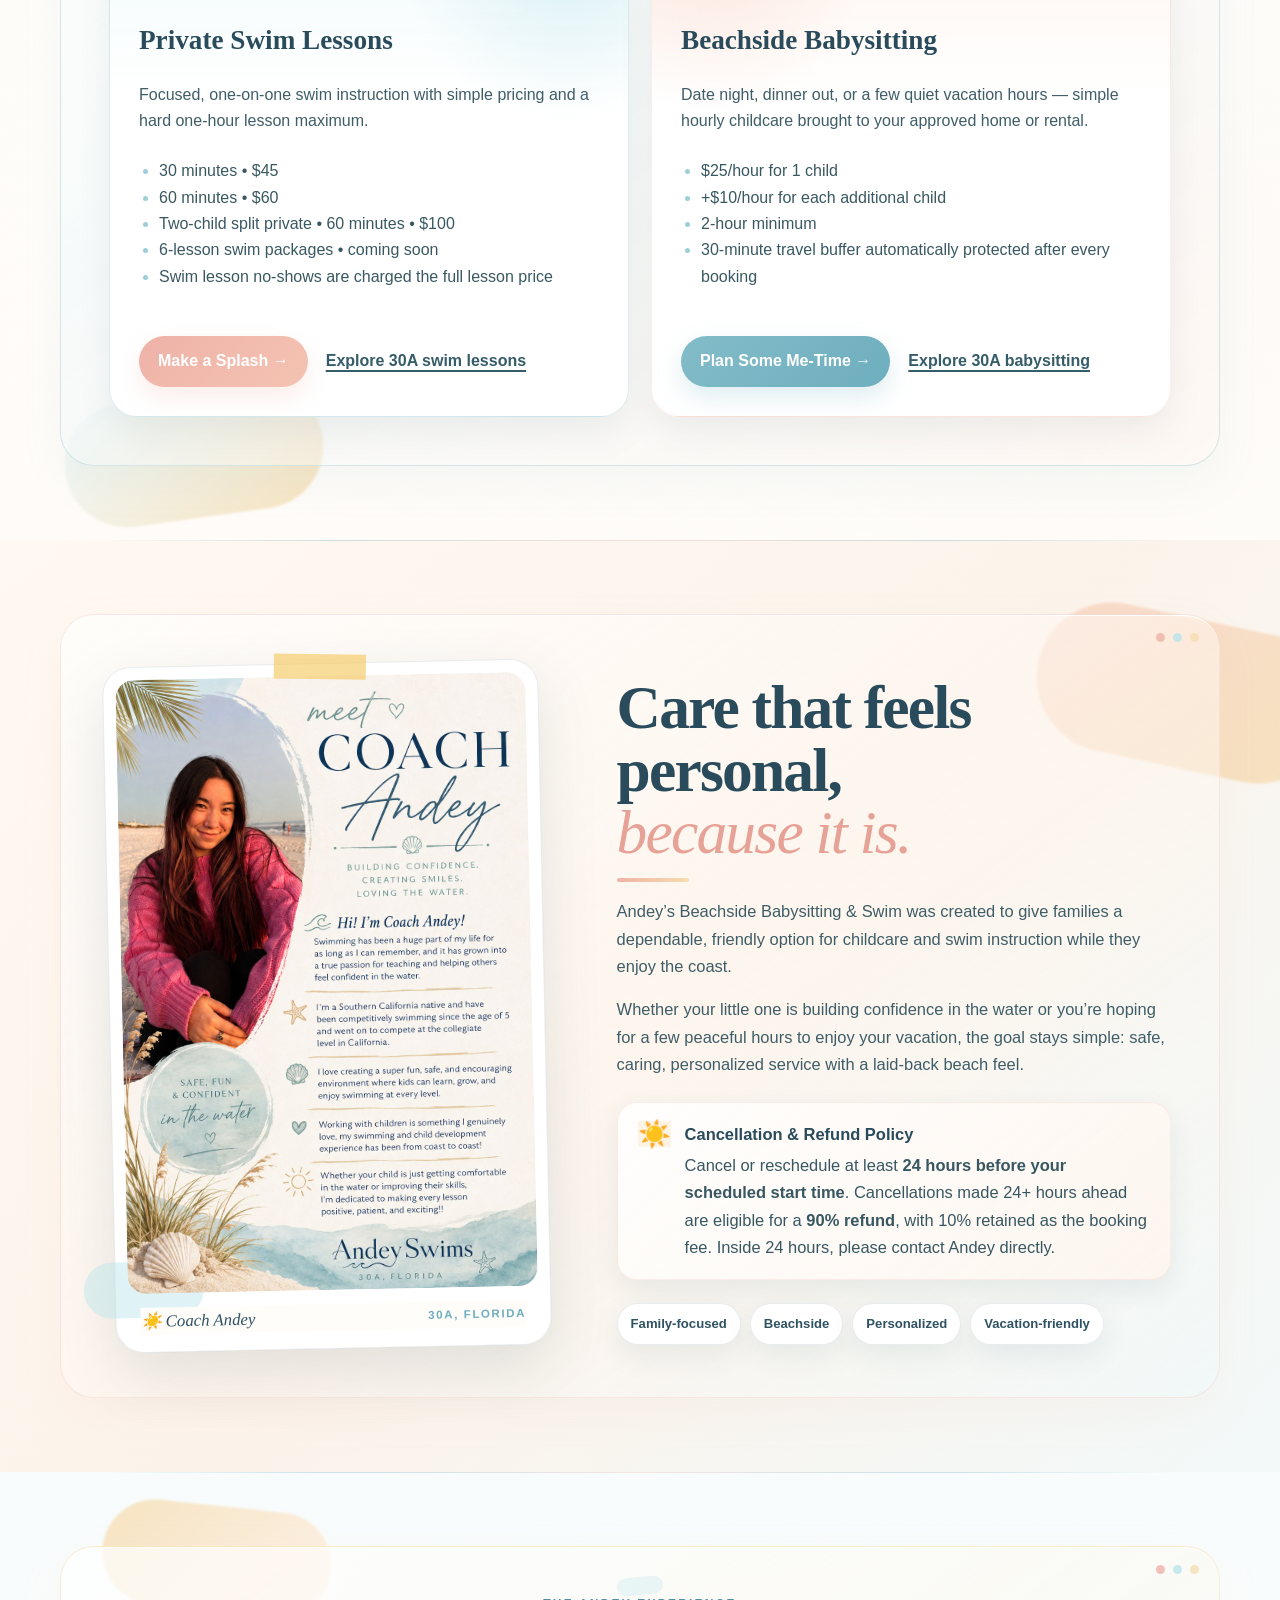
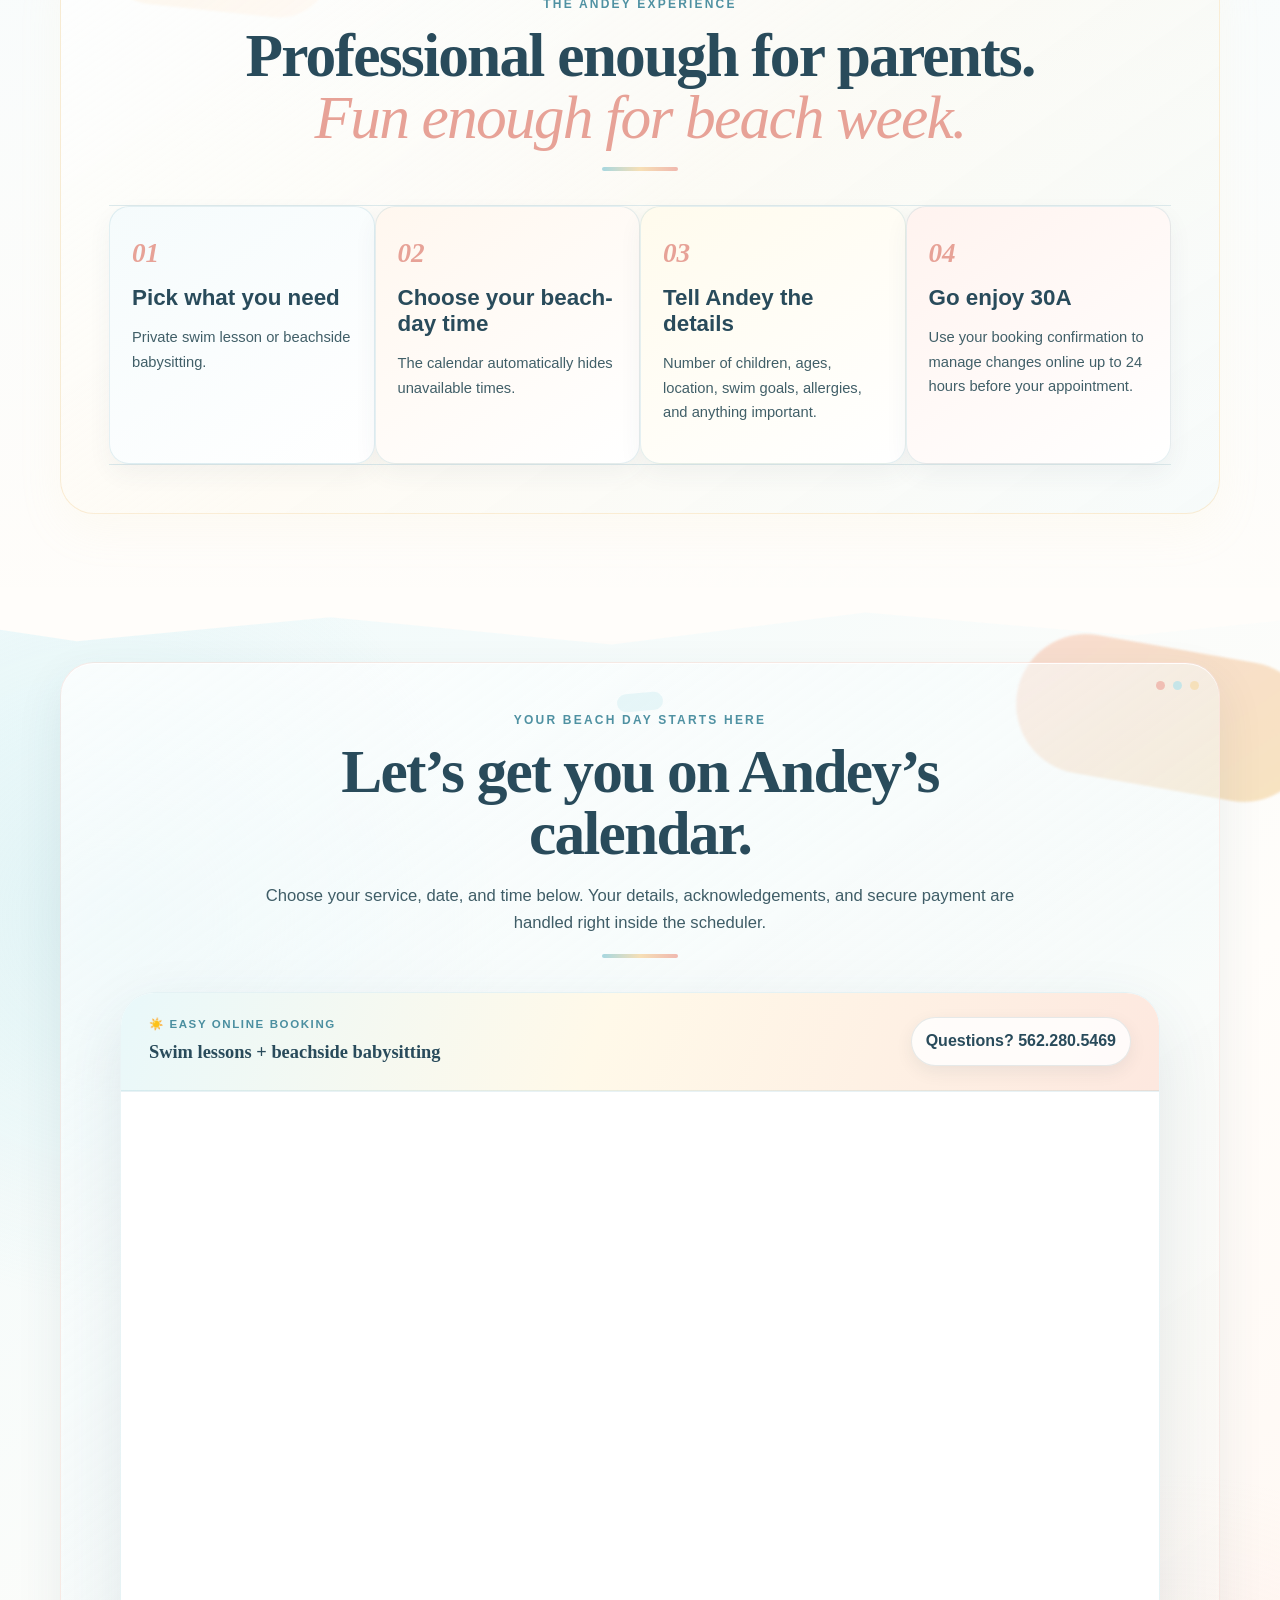
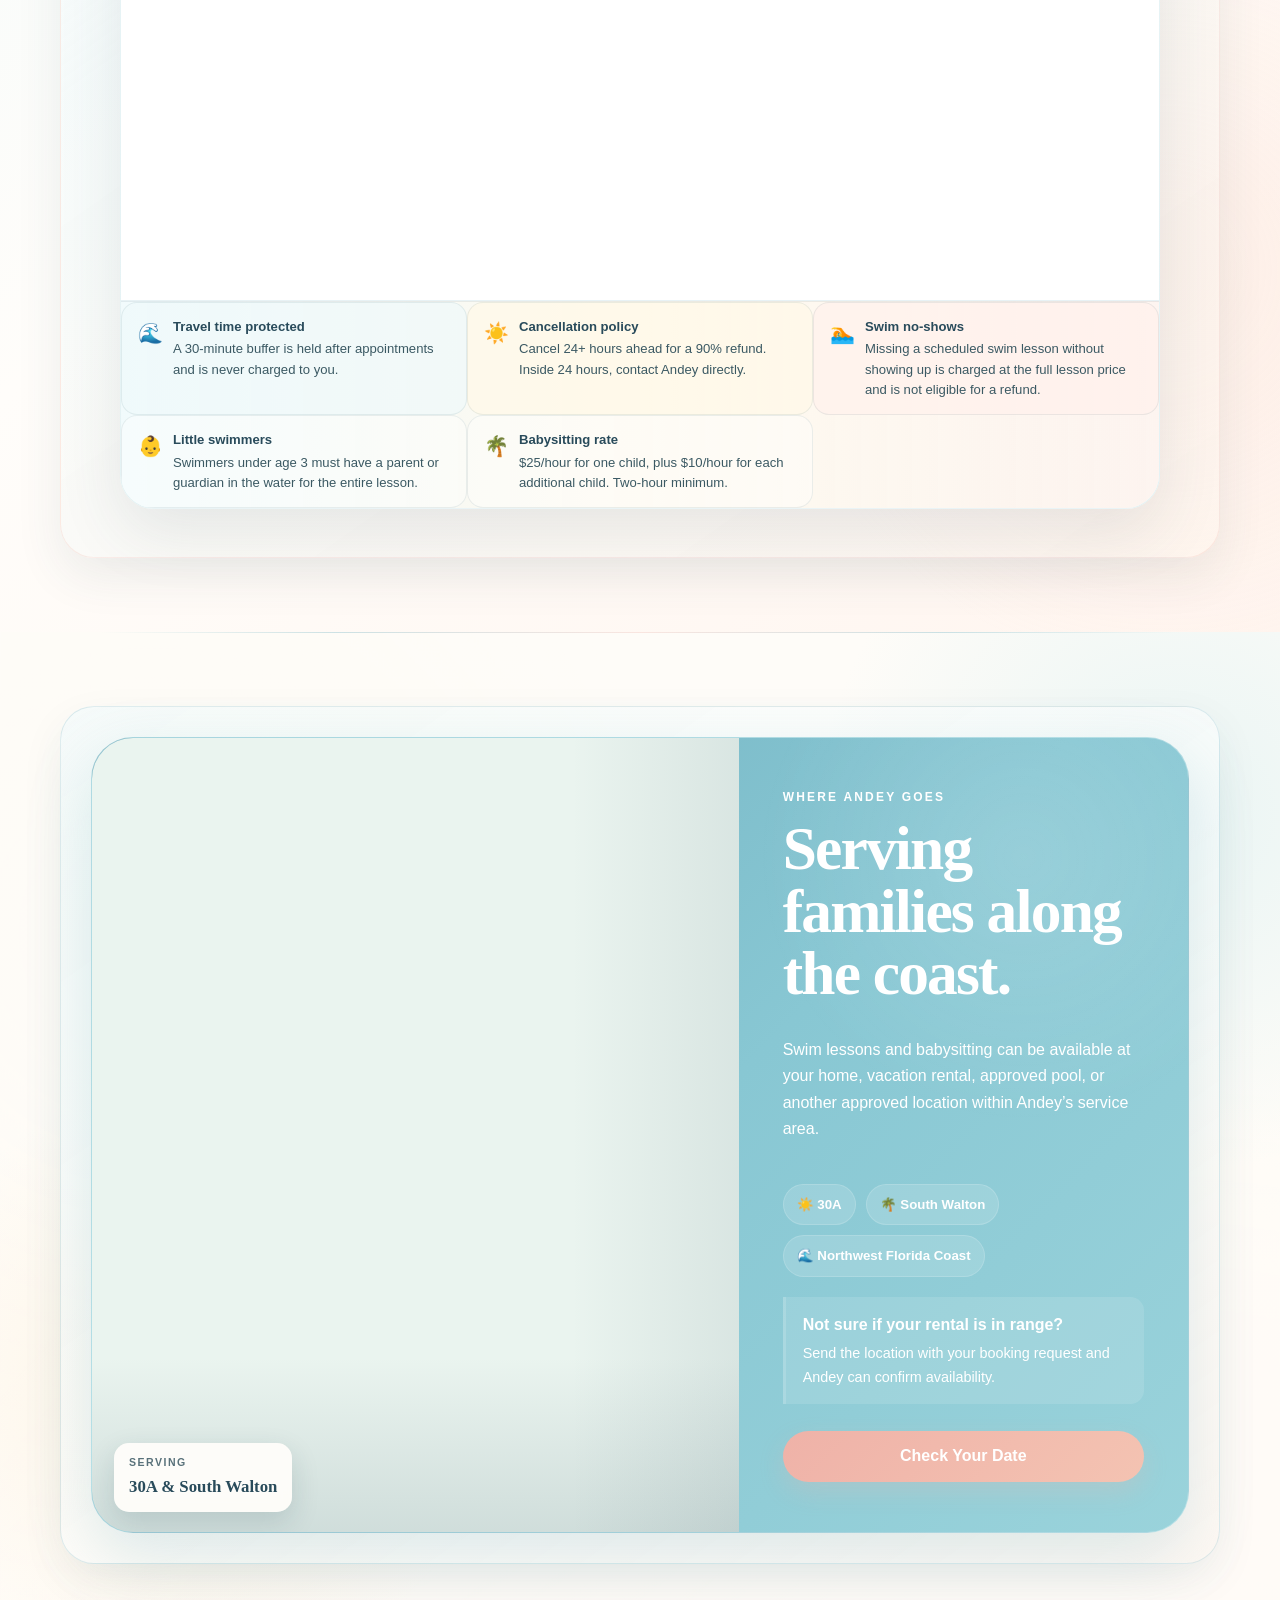
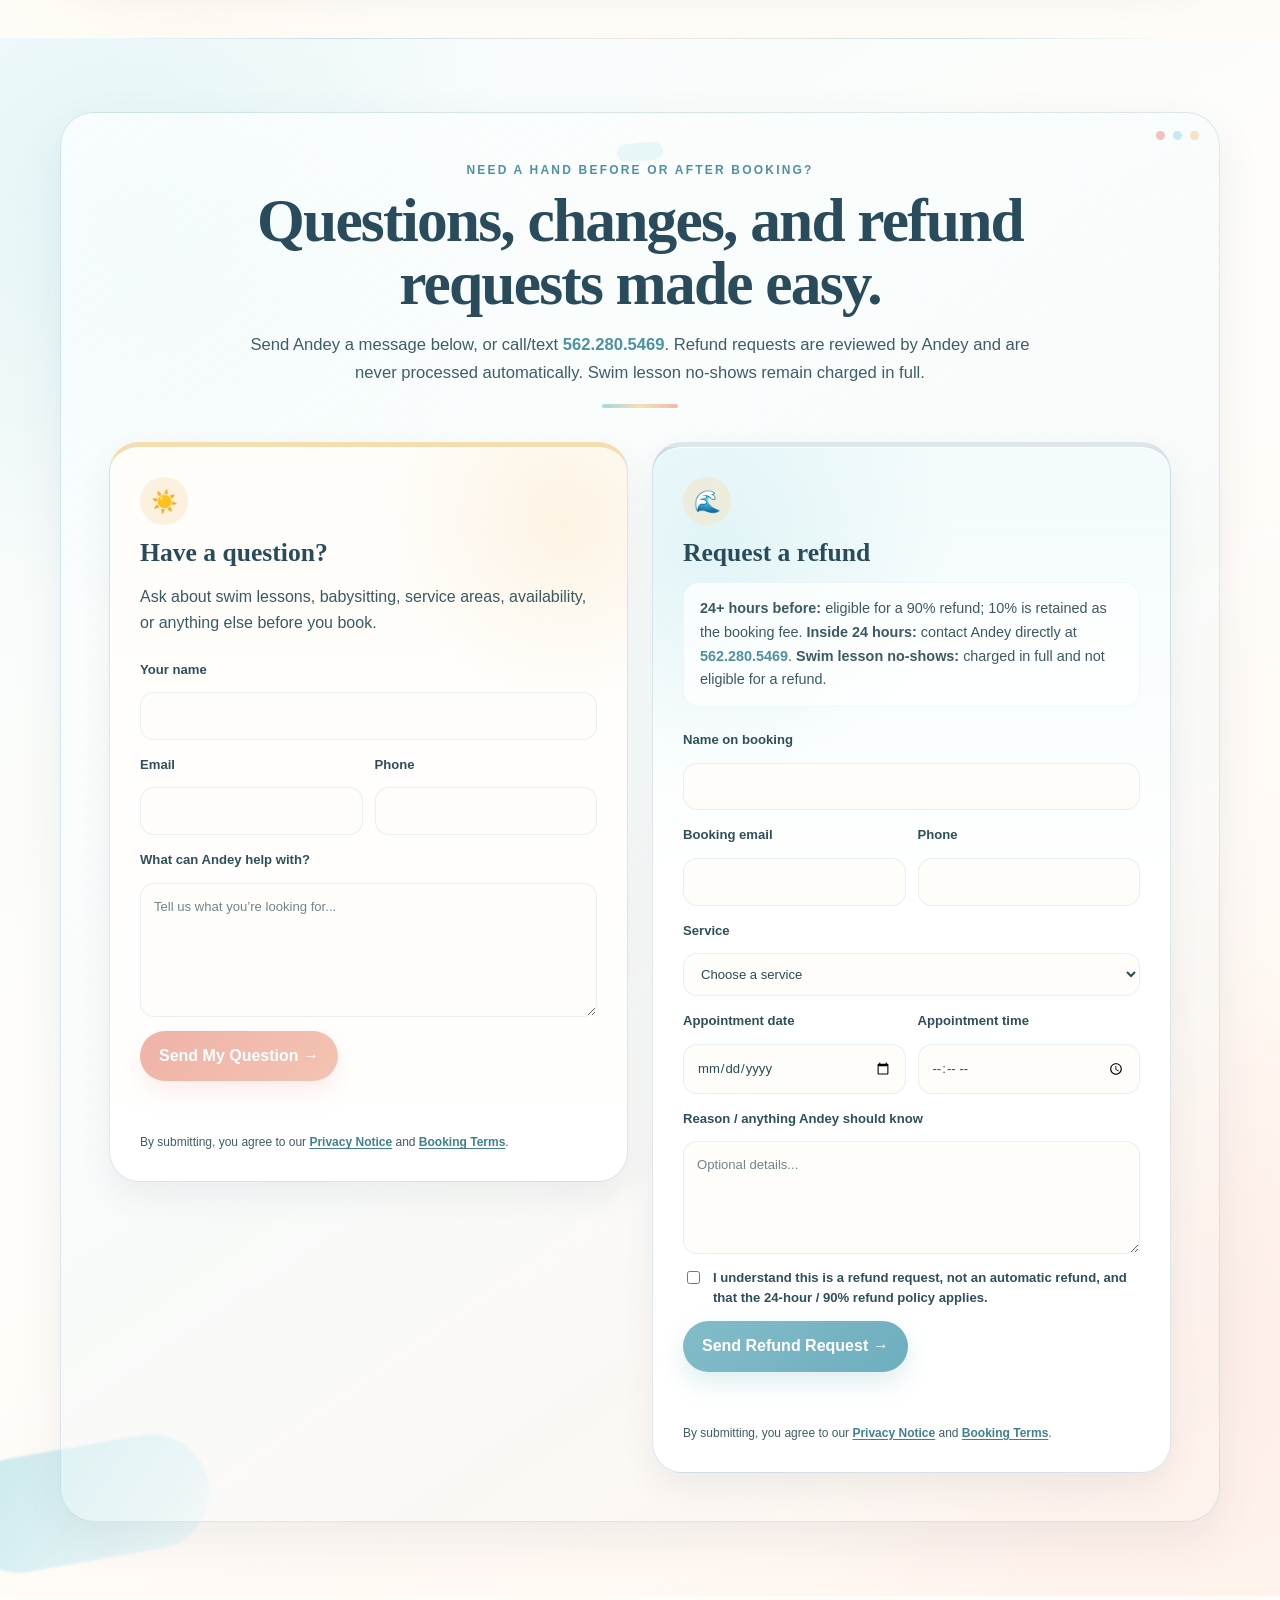
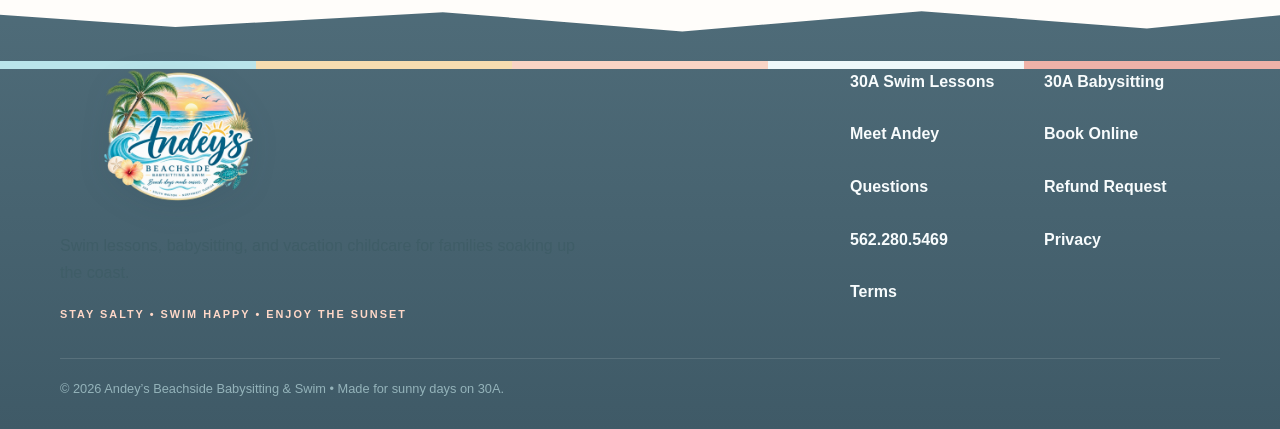
==== commit 745f16f2: "Add files via upload" ====
--- a/index.html
+++ b/index.html
@@ -130,8 +130,18 @@
   }
 }
 </script>
+<script type="application/ld+json">
+{
+  "@context": "https://schema.org",
+  "@type": "WebSite",
+  "url": "https://andeysbeachside.com/",
+  "name": "Andey’s Beachside Babysitting & Swim",
+  "alternateName": "Andey’s Beachside"
+}
+</script>
 </head>
 <body>
+<a class="skip-link" href="#main-content">Skip to main content</a>
 <div class="topbar"><span>☀️</span> Serving 30A • South Walton • Northwest Florida Coast <span>🌊</span></div>
 <header>
   <div class="container nav">
@@ -142,7 +152,7 @@
     <a class="btn" href="#book">Book Your Beach Day</a>
   </div>
 </header>
-<main>
+<main id="main-content">
 <section class="hero" id="home">
   <div class="sun-orb" aria-hidden="true"></div><div class="hero-wave wave-one" aria-hidden="true"></div><div class="hero-wave wave-two" aria-hidden="true"></div>
   <div class="container hero-layout">
--- a/seo-upgrade.css
+++ b/seo-upgrade.css
@@ -142,3 +142,21 @@
   .seo-price-card{position:static}
   .service-page-hero::after{opacity:.5;transform:scale(.7) rotate(10deg)}
 }
+
+.skip-link{
+  position:absolute;
+  left:-9999px;
+  top:8px;
+  z-index:9999;
+  background:#fff;
+  color:#173847;
+  padding:10px 14px;
+  border-radius:10px;
+  font-weight:900;
+  box-shadow:0 8px 24px rgba(0,0,0,.12);
+}
+.skip-link:focus{left:8px}
+:focus-visible{
+  outline:3px solid currentColor;
+  outline-offset:3px;
+}
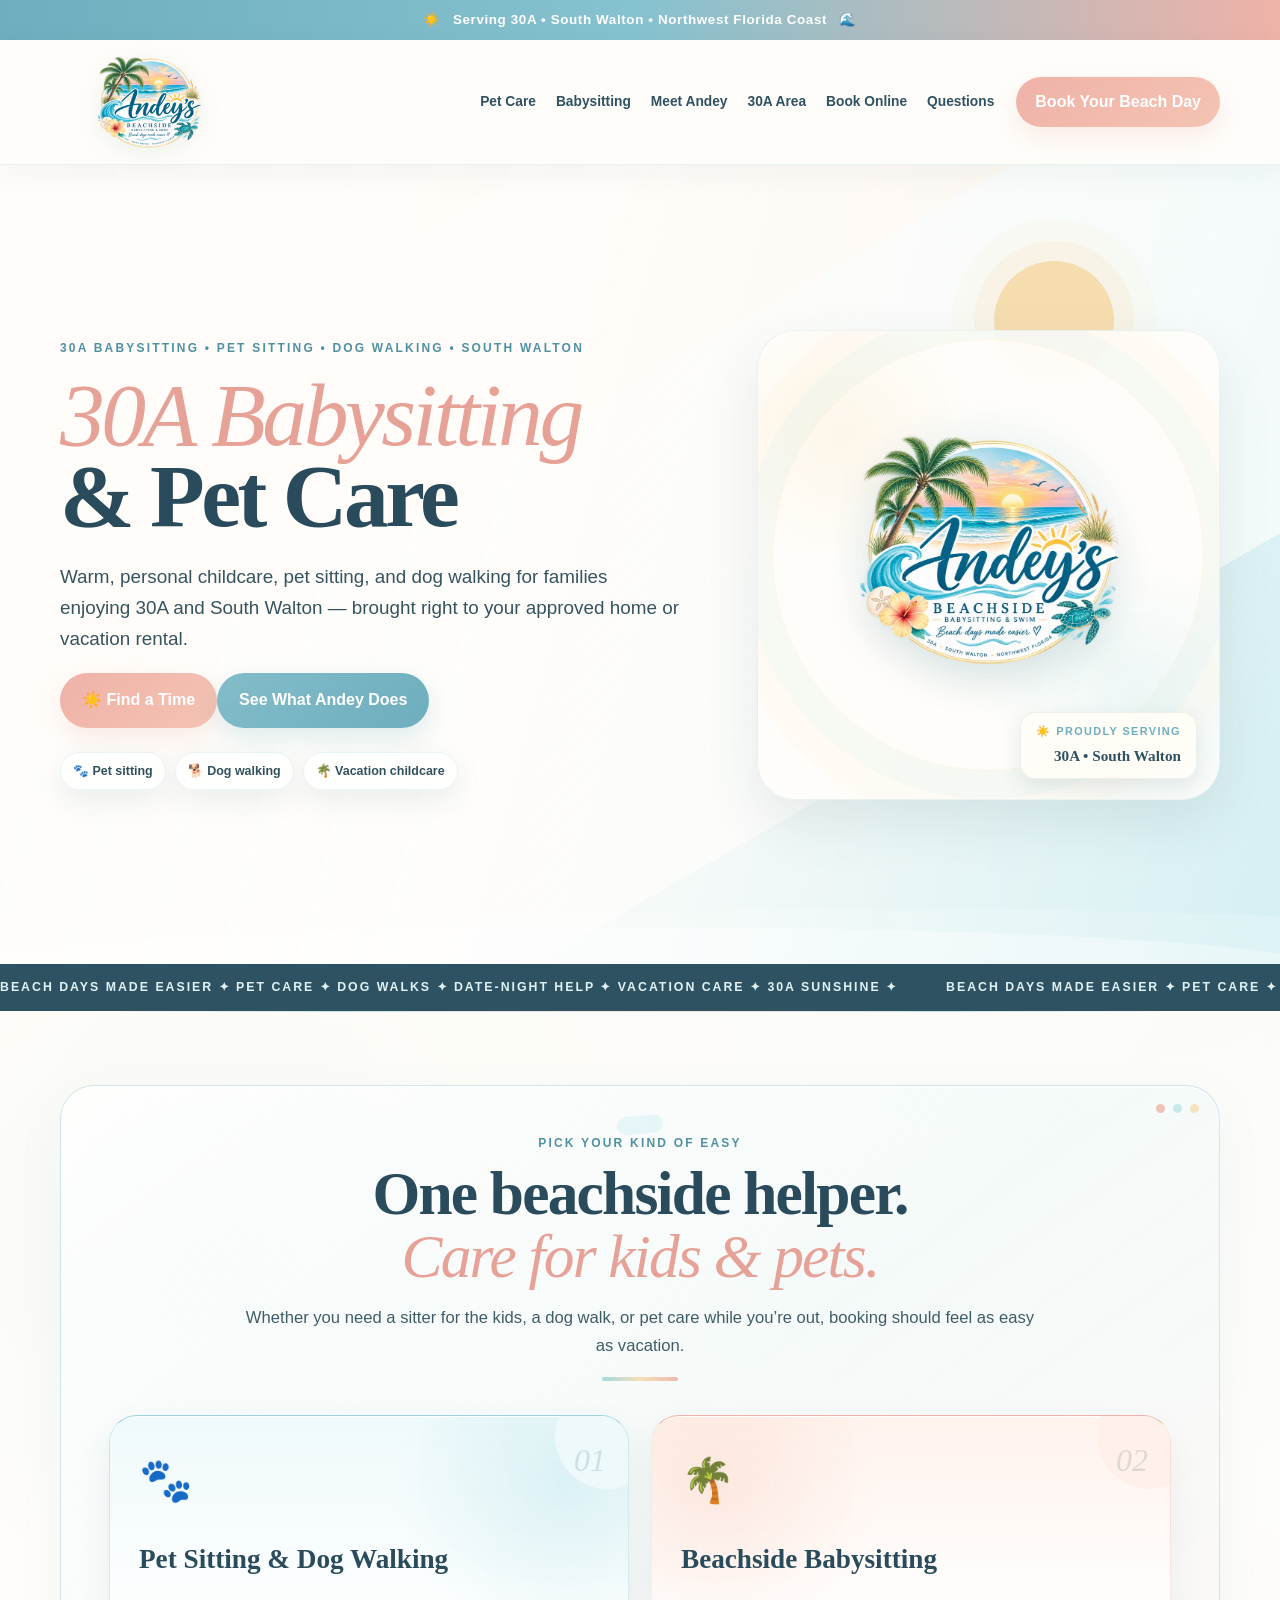
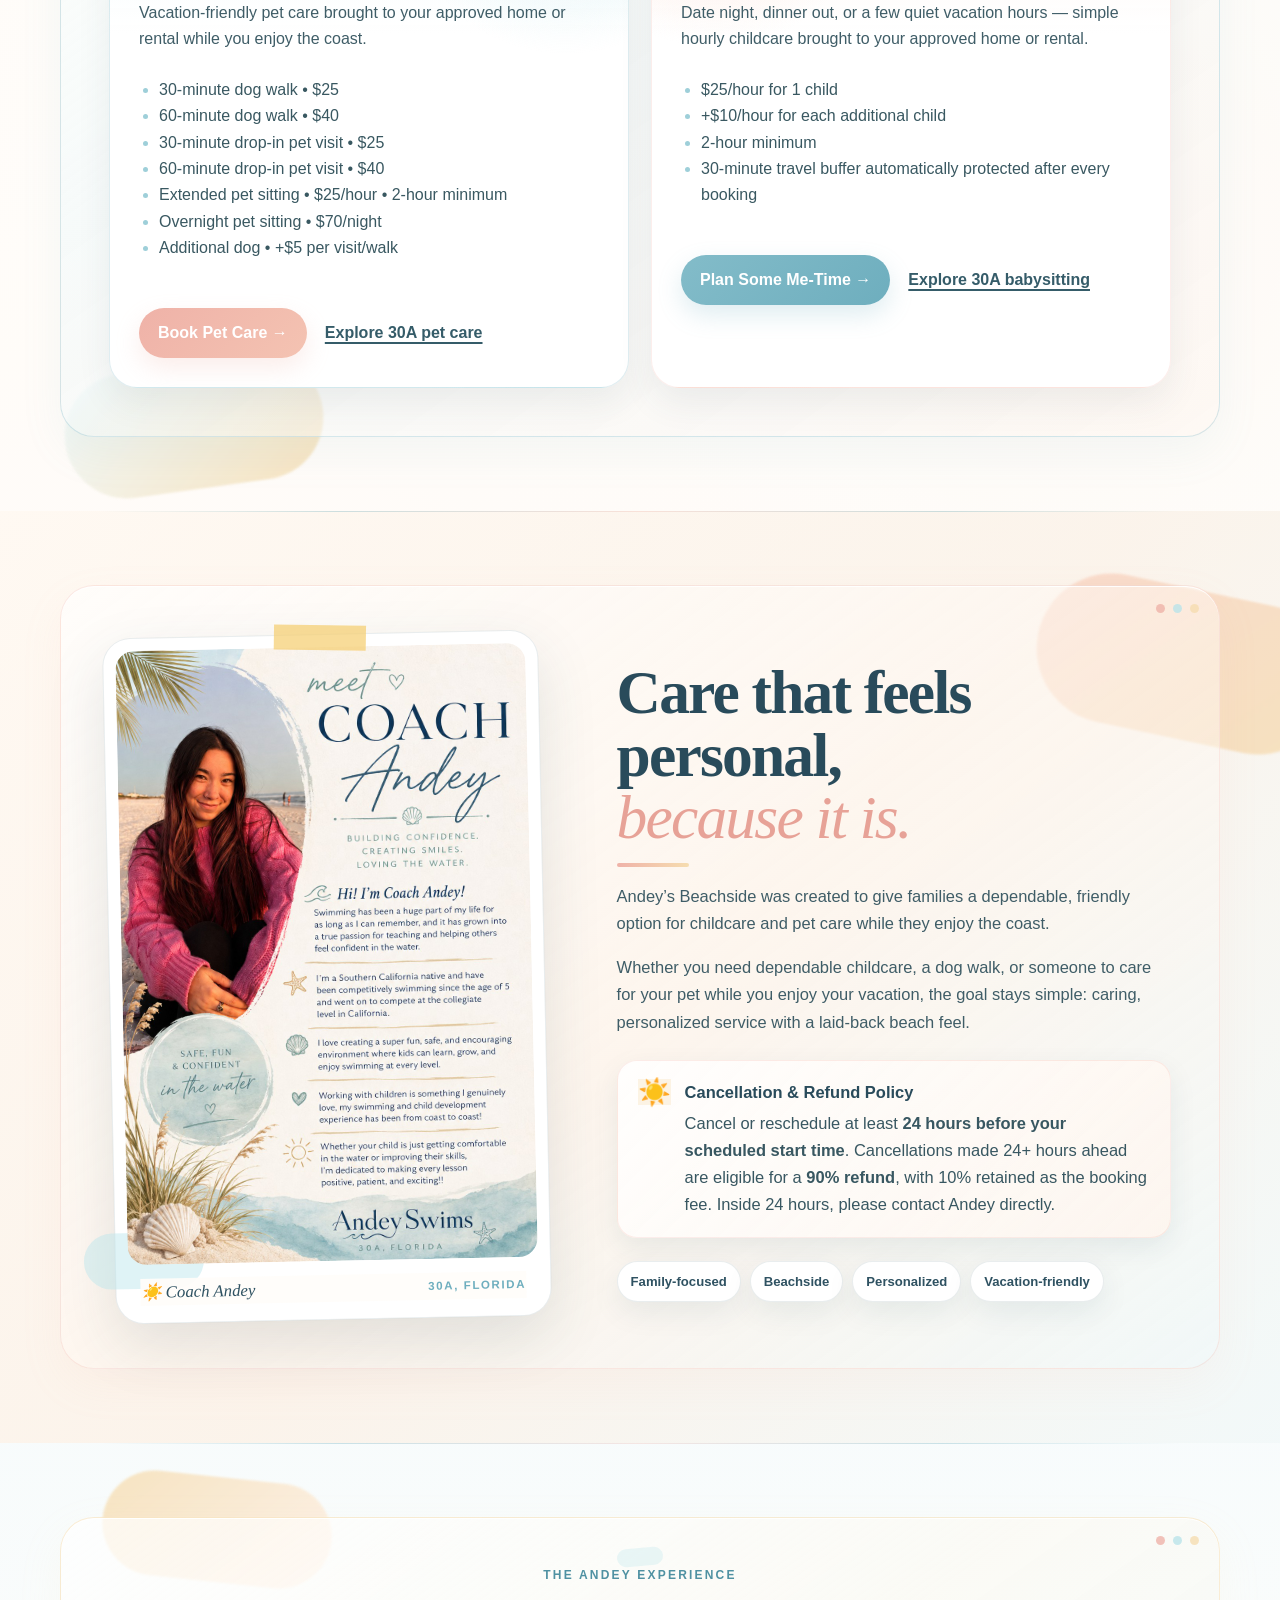
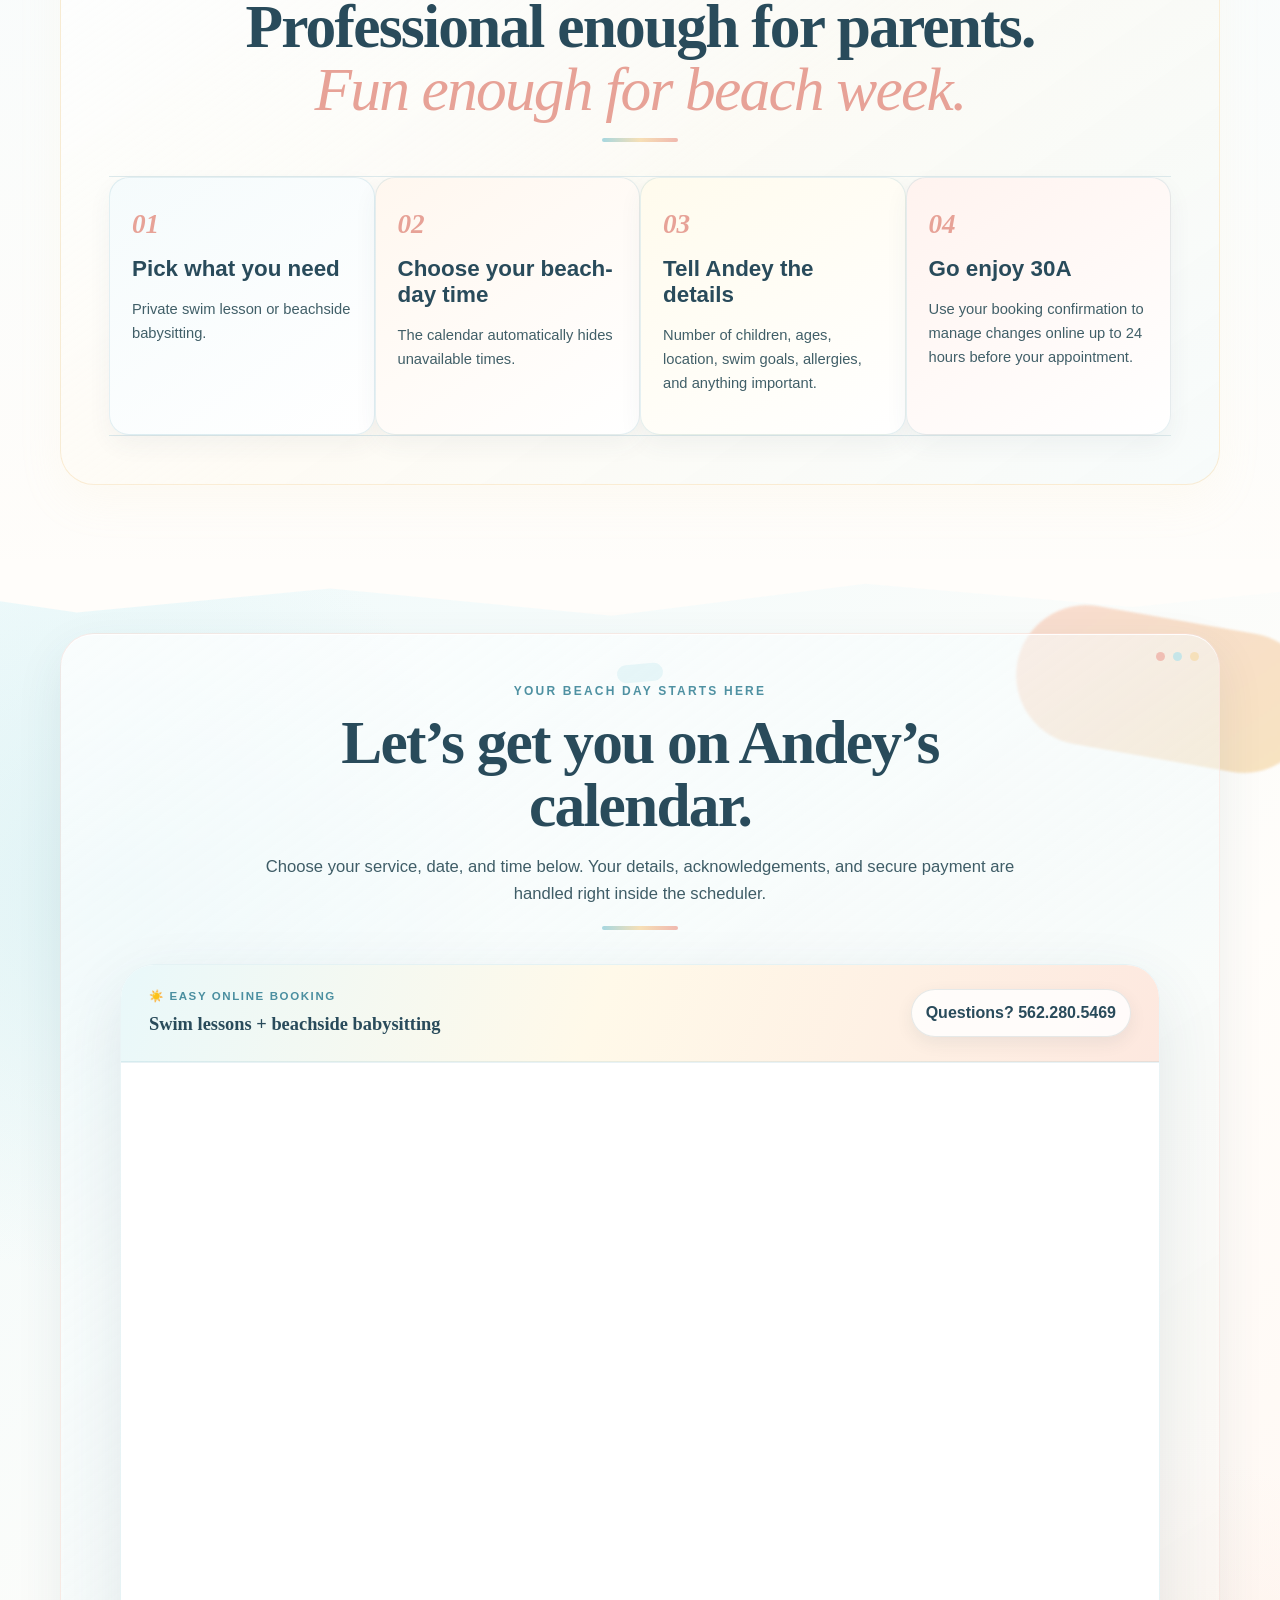
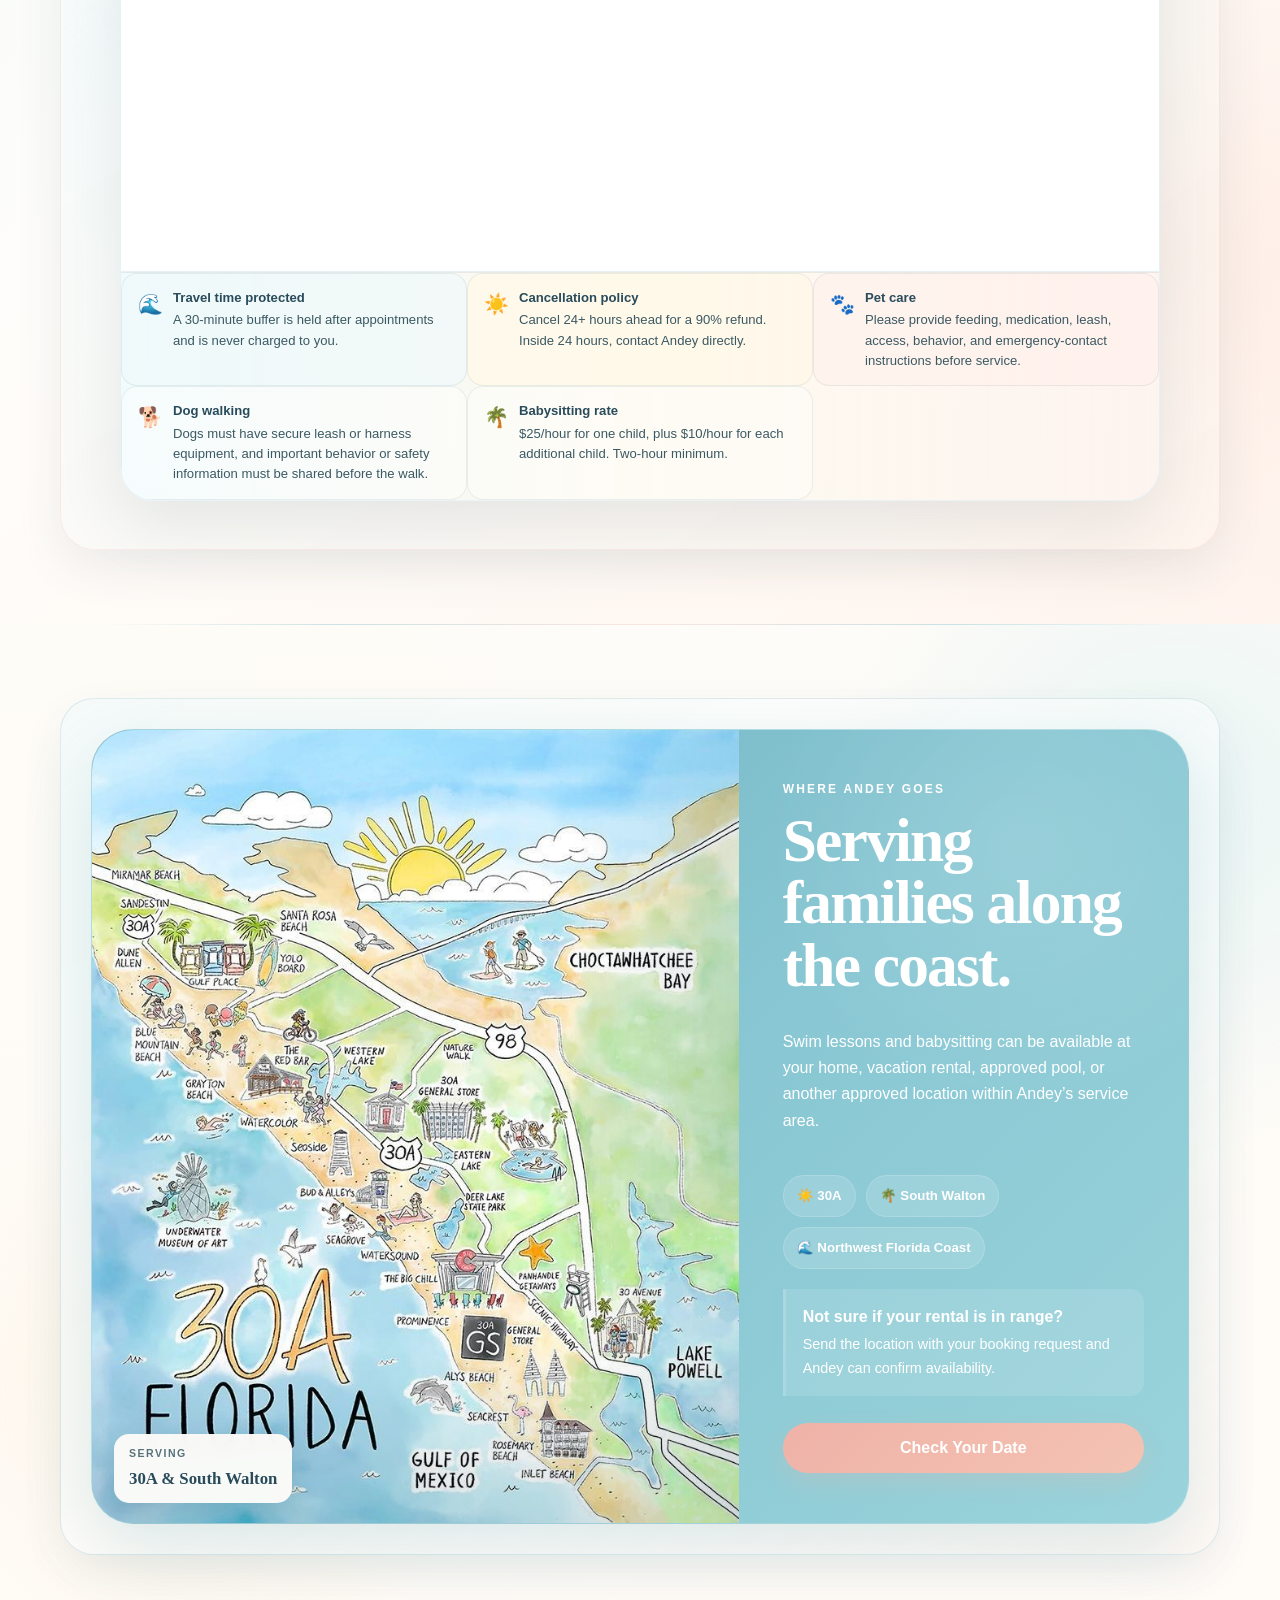
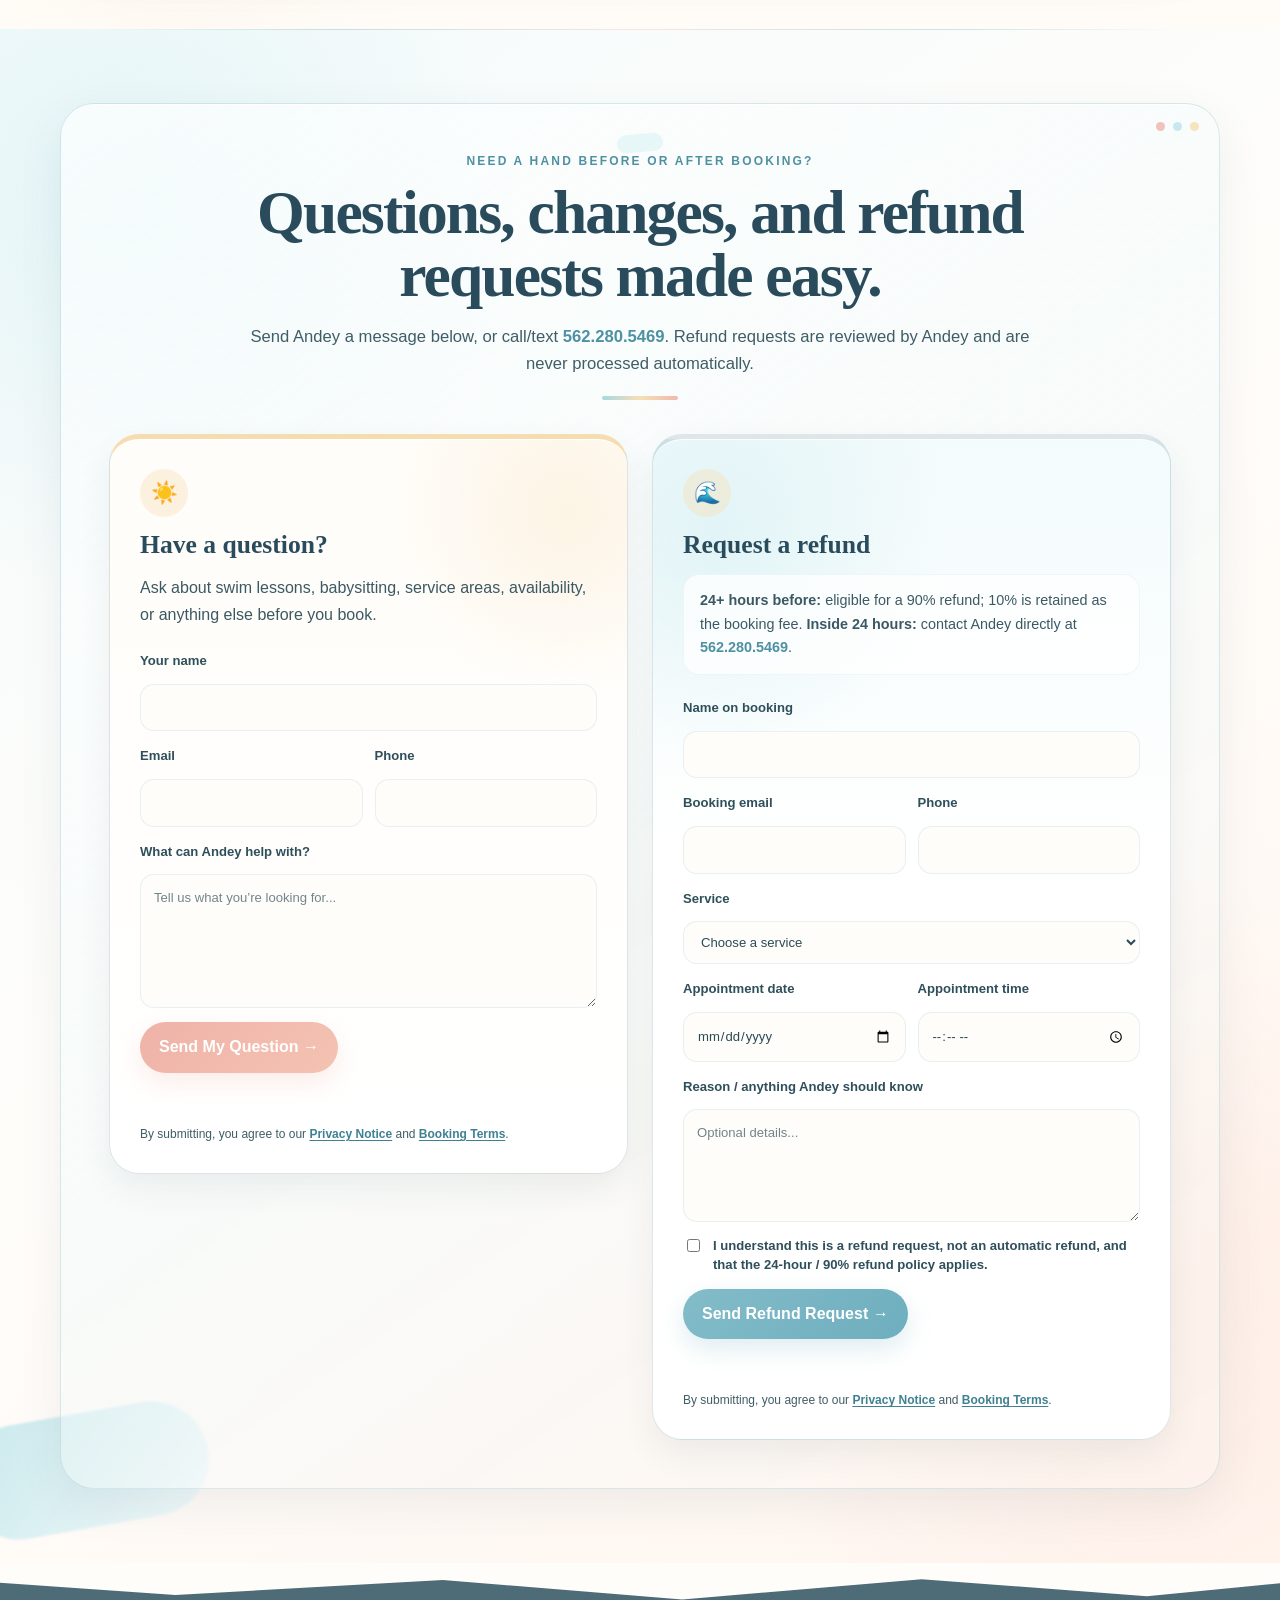
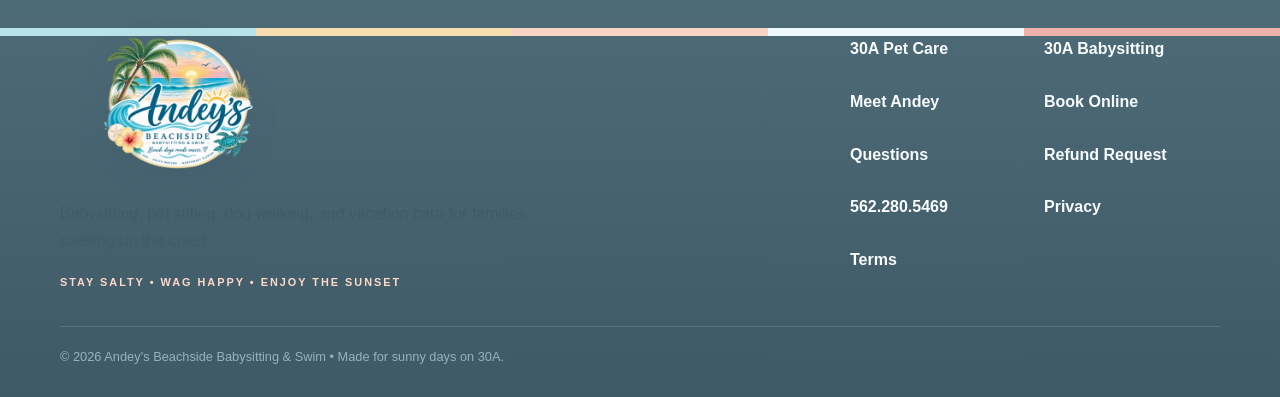
==== commit 62d21ffd: "Add files via upload" ====
--- a/index.html
+++ b/index.html
@@ -3,8 +3,8 @@
 <head>
 <meta charset="utf-8">
 <meta name="viewport" content="width=device-width,initial-scale=1">
-<title>30A Babysitting & Private Swim Lessons | Andey’s Beachside</title>
-<meta name="description" content="30A babysitting and private swim lessons for families in South Walton. Andey travels to vacation rentals, homes, and approved pools throughout the service area.">
+<title>30A Babysitting, Pet Sitting & Dog Walking | Andey’s Beachside</title>
+<meta name="description" content="30A babysitting, pet sitting, and dog walking for families in South Walton. Andey travels to approved homes and vacation rentals throughout the service area.">
 <link rel="canonical" href="https://andeysbeachside.com/">
 <meta name="robots" content="index,follow,max-image-preview:large">
 <meta name="theme-color" content="#dff3f6">
@@ -16,15 +16,15 @@
 <meta property="og:type" content="website">
 <meta property="og:locale" content="en_US">
 <meta property="og:site_name" content="Andey’s Beachside Babysitting & Swim">
-<meta property="og:title" content="30A Babysitting & Private Swim Lessons | Andey’s Beachside">
-<meta property="og:description" content="Private swim lessons and beachside babysitting for families visiting or living along 30A and South Walton.">
+<meta property="og:title" content="30A Babysitting, Pet Sitting & Dog Walking | Andey’s Beachside">
+<meta property="og:description" content="Babysitting, pet sitting, and dog walking for families visiting or living along 30A and South Walton.">
 <meta property="og:url" content="https://andeysbeachside.com/">
 <meta property="og:image" content="https://andeysbeachside.com/andeys-social-card.jpg">
 <meta property="og:image:width" content="1200">
 <meta property="og:image:height" content="630">
 <meta property="og:image:alt" content="Andey’s Beachside Babysitting & Swim — 30A and South Walton">
 <meta name="twitter:card" content="summary_large_image">
-<meta name="twitter:title" content="30A Babysitting & Private Swim Lessons | Andey’s Beachside">
+<meta name="twitter:title" content="30A Babysitting, Pet Sitting & Dog Walking | Andey’s Beachside">
 <meta name="twitter:description" content="Private swim lessons and beachside babysitting along 30A and South Walton.">
 <meta name="twitter:image" content="https://andeysbeachside.com/andeys-social-card.jpg">
 <link rel="stylesheet" href="styles.css">
@@ -139,6 +139,24 @@
   "alternateName": "Andey’s Beachside"
 }
 </script>
+<script type="application/ld+json">
+{
+  "@context": "https://schema.org",
+  "@type": "Service",
+  "name": "30A Pet Sitting & Dog Walking",
+  "provider": {
+    "@type": "LocalBusiness",
+    "name": "Andey’s Beachside Babysitting & Swim",
+    "url": "https://andeysbeachside.com/"
+  },
+  "areaServed": [
+    "30A, Florida",
+    "South Walton, Florida",
+    "Walton County, Florida"
+  ],
+  "description": "Vacation-friendly pet sitting, dog walking, drop-in visits, extended pet sitting, and overnight pet care."
+}
+</script>
 </head>
 <body>
 <a class="skip-link" href="#main-content">Skip to main content</a>
@@ -147,7 +165,7 @@
   <div class="container nav">
     <a class="brand brand-logo-link" href="#home" aria-label="Andey’s Beachside home"><img class="header-logo" src="andeys-logo.webp" width="1100" height="619" alt="Andey’s Beachside Babysitting & Swim"></a>
     <nav aria-label="Primary navigation">
-      <a href="#swim">Swim</a><a href="#babysitting">Babysitting</a><a href="#about">Meet Andey</a><a href="#area">30A Area</a><a href="#book">Book Online</a><a href="#contact">Questions</a>
+      <a href="#pets">Pet Care</a><a href="#babysitting">Babysitting</a><a href="#about">Meet Andey</a><a href="#area">30A Area</a><a href="#book">Book Online</a><a href="#contact">Questions</a>
     </nav>
     <a class="btn" href="#book">Book Your Beach Day</a>
   </div>
@@ -157,11 +175,11 @@
   <div class="sun-orb" aria-hidden="true"></div><div class="hero-wave wave-one" aria-hidden="true"></div><div class="hero-wave wave-two" aria-hidden="true"></div>
   <div class="container hero-layout">
     <div class="hero-content">
-      <div class="eyebrow">30A babysitting • private swim lessons • South Walton</div>
-      <h1><span>30A Babysitting</span><br>&amp; Private Swim Lessons</h1>
-      <p>Warm, personal childcare and swim instruction for families enjoying 30A and South Walton — brought right to your home, vacation rental, or approved pool.</p>
+      <div class="eyebrow">30A babysitting • pet sitting • dog walking • South Walton</div>
+      <h1><span>30A Babysitting</span><br>&amp; Pet Care</h1>
+      <p>Warm, personal childcare, pet sitting, and dog walking for families enjoying 30A and South Walton — brought right to your approved home or vacation rental.</p>
       <div class="actions"><a class="btn big" href="#book">☀️ Find a Time</a><a class="btn secondary big" href="#services">See What Andey Does</a></div>
-      <div class="hero-pills"><span>🌊 Private swim lessons</span><span>🌴 Vacation childcare</span><span>🧸 Family-focused care</span></div>
+      <div class="hero-pills"><span>🐾 Pet sitting</span><span>🐕 Dog walking</span><span>🌴 Vacation childcare</span></div>
     </div>
     <div class="hero-logo-showcase" aria-label="Andey’s Beachside logo">
       <div class="logo-glow" aria-hidden="true"></div>
@@ -172,27 +190,32 @@
 </section>
 <div class="ticker" aria-hidden="true">
   <div class="ticker-track">
-    <span>BEACH DAYS MADE EASIER ✦ SWIM CONFIDENCE ✦ DATE-NIGHT HELP ✦ VACATION CARE ✦ 30A SUNSHINE ✦</span>
-    <span>BEACH DAYS MADE EASIER ✦ SWIM CONFIDENCE ✦ DATE-NIGHT HELP ✦ VACATION CARE ✦ 30A SUNSHINE ✦</span>
+    <span>BEACH DAYS MADE EASIER ✦ PET CARE ✦ DOG WALKS ✦ DATE-NIGHT HELP ✦ VACATION CARE ✦ 30A SUNSHINE ✦</span>
+    <span>BEACH DAYS MADE EASIER ✦ PET CARE ✦ DOG WALKS ✦ DATE-NIGHT HELP ✦ VACATION CARE ✦ 30A SUNSHINE ✦</span>
   </div>
 </div>
 
 <section id="services" class="services-intro">
   <div class="container">
-    <div class="section-head"><div class="eyebrow">Pick your kind of easy</div><h2>One beachside helper.<br><span>Two ways to breathe easier.</span></h2><p>Whether the goal is stronger swimming, a quiet dinner, or a few kid-free hours in the sun, booking should feel as easy as vacation.</p></div>
+    <div class="section-head"><div class="eyebrow">Pick your kind of easy</div><h2>One beachside helper.<br><span>Care for kids &amp; pets.</span></h2><p>Whether you need a sitter for the kids, a dog walk, or pet care while you’re out, booking should feel as easy as vacation.</p></div>
     <div class="cards personality-cards">
-      <article class="card service-card swim-card" id="swim">
-        <div class="card-number">01</div><div class="icon">🏊‍♀️</div>
-        <h3>Private Swim Lessons</h3>
-        <p>Focused, one-on-one swim instruction with simple pricing and a hard one-hour lesson maximum.</p>
+      <article class="card service-card swim-card" id="pets">
+        <div class="card-number">01</div><div class="icon">🐾</div>
+        <h3>Pet Sitting &amp; Dog Walking</h3>
+        <p>Vacation-friendly pet care brought to your approved home or rental while you enjoy the coast.</p>
         <ul>
-          <li>30 minutes • $45</li>
-          <li>60 minutes • $60</li>
-          <li>Two-child split private • 60 minutes • $100</li>
-          <li>6-lesson swim packages • coming soon</li>
-          <li>Swim lesson no-shows are charged the full lesson price</li>
+          <li>30-minute dog walk • $25</li>
+          <li>60-minute dog walk • $40</li>
+          <li>30-minute drop-in pet visit • $25</li>
+          <li>60-minute drop-in pet visit • $40</li>
+          <li>Extended pet sitting • $25/hour • 2-hour minimum</li>
+          <li>Overnight pet sitting • $70/night</li>
+          <li>Additional dog • +$5 per visit/walk</li>
         </ul>
-        <div class="service-actions"><a class="btn" href="#book">Make a Splash →</a><a class="seo-detail-link" href="30a-swim-lessons.html">Explore 30A swim lessons</a></div>
+        <div class="service-actions">
+          <a class="btn" href="#book">Book Pet Care →</a>
+          <a class="seo-detail-link" href="30a-pet-sitting-dog-walking.html">Explore 30A pet care</a>
+        </div>
       </article>
       <article class="card service-card sit-card" id="babysitting">
         <div class="card-number">02</div><div class="icon">🌴</div>
@@ -219,8 +242,8 @@
     </div>
     <div class="about-copy">
       <h2>Care that feels personal,<br><span>because it is.</span></h2>
-      <p>Andey’s Beachside Babysitting & Swim was created to give families a dependable, friendly option for childcare and swim instruction while they enjoy the coast.</p>
-      <p>Whether your little one is building confidence in the water or you’re hoping for a few peaceful hours to enjoy your vacation, the goal stays simple: safe, caring, personalized service with a laid-back beach feel.</p>
+      <p>Andey’s Beachside was created to give families a dependable, friendly option for childcare and pet care while they enjoy the coast.</p>
+      <p>Whether you need dependable childcare, a dog walk, or someone to care for your pet while you enjoy your vacation, the goal stays simple: caring, personalized service with a laid-back beach feel.</p>
       <div class="cancellation-card">
         <span class="policy-sun">☀️</span>
         <div>
@@ -277,8 +300,8 @@
       <div class="acuity-policy-strip">
         <div><span>🌊</span><p><strong>Travel time protected</strong> A 30-minute buffer is held after appointments and is never charged to you.</p></div>
         <div><span>☀️</span><p><strong>Cancellation policy</strong> Cancel 24+ hours ahead for a 90% refund. Inside 24 hours, contact Andey directly.</p></div>
-        <div><span>🏊</span><p><strong>Swim no-shows</strong> Missing a scheduled swim lesson without showing up is charged at the full lesson price and is not eligible for a refund.</p></div>
-        <div><span>👶</span><p><strong>Little swimmers</strong> Swimmers under age 3 must have a parent or guardian in the water for the entire lesson.</p></div>
+        <div><span>🐾</span><p><strong>Pet care</strong> Please provide feeding, medication, leash, access, behavior, and emergency-contact instructions before service.</p></div>
+        <div><span>🐕</span><p><strong>Dog walking</strong> Dogs must have secure leash or harness equipment, and important behavior or safety information must be shared before the walk.</p></div>
         <div><span>🌴</span><p><strong>Babysitting rate</strong> $25/hour for one child, plus $10/hour for each additional child. Two-hour minimum.</p></div>
       </div>
     </div>
@@ -319,7 +342,7 @@
     <div class="section-head">
       <div class="eyebrow">Need a hand before or after booking?</div>
       <h2>Questions, changes, and refund requests made easy.</h2>
-      <p>Send Andey a message below, or call/text <a href="tel:+15622805469">562.280.5469</a>. Refund requests are reviewed by Andey and are never processed automatically. Swim lesson no-shows remain charged in full.</p>
+      <p>Send Andey a message below, or call/text <a href="tel:+15622805469">562.280.5469</a>. Refund requests are reviewed by Andey and are never processed automatically.</p>
     </div>
 
     <div class="care-grid">
@@ -357,7 +380,7 @@
       <article class="care-card refund-card" id="refund-request">
         <div class="care-icon" aria-hidden="true">🌊</div>
         <h3>Request a refund</h3>
-        <p class="refund-rule"><strong>24+ hours before:</strong> eligible for a 90% refund; 10% is retained as the booking fee. <strong>Inside 24 hours:</strong> contact Andey directly at <a href="tel:+15622805469">562.280.5469</a>. <strong>Swim lesson no-shows:</strong> charged in full and not eligible for a refund.</p>
+        <p class="refund-rule"><strong>24+ hours before:</strong> eligible for a 90% refund; 10% is retained as the booking fee. <strong>Inside 24 hours:</strong> contact Andey directly at <a href="tel:+15622805469">562.280.5469</a>.</p>
 
         <form class="care-form" data-site-form="refund">
           <input type="text" name="website" class="hp-field" tabindex="-1" autocomplete="off" aria-hidden="true">
@@ -416,7 +439,7 @@
   </div>
 </section>
 </main>
-<footer><div class="footer-wave"></div><div class="container footer-grid"><div><a href="#home" class="footer-logo-link" aria-label="Back to top"><img class="footer-logo" src="andeys-logo.webp" width="1100" height="619" loading="lazy" decoding="async" alt="Andey’s Beachside Babysitting & Swim"></a><p>Swim lessons, babysitting, and vacation childcare for families soaking up the coast.</p><div class="footer-saying">stay salty • swim happy • enjoy the sunset</div></div><div class="footer-links"><a href="30a-swim-lessons.html">30A Swim Lessons</a><a href="30a-babysitting.html">30A Babysitting</a><a href="#about">Meet Andey</a><a href="#book">Book Online</a><a href="#contact">Questions</a><a href="#refund-request">Refund Request</a><a href="tel:+15622805469">562.280.5469</a><a href="privacy.html">Privacy</a><a href="terms.html">Terms</a></div></div><div class="container copyright">© 2026 Andey’s Beachside Babysitting & Swim • Made for sunny days on 30A.</div></footer>
+<footer><div class="footer-wave"></div><div class="container footer-grid"><div><a href="#home" class="footer-logo-link" aria-label="Back to top"><img class="footer-logo" src="andeys-logo.webp" width="1100" height="619" loading="lazy" decoding="async" alt="Andey’s Beachside Babysitting & Swim"></a><p>Babysitting, pet sitting, dog walking, and vacation care for families soaking up the coast.</p><div class="footer-saying">stay salty • wag happy • enjoy the sunset</div></div><div class="footer-links"><a href="30a-pet-sitting-dog-walking.html">30A Pet Care</a><a href="30a-babysitting.html">30A Babysitting</a><a href="#about">Meet Andey</a><a href="#book">Book Online</a><a href="#contact">Questions</a><a href="#refund-request">Refund Request</a><a href="tel:+15622805469">562.280.5469</a><a href="privacy.html">Privacy</a><a href="terms.html">Terms</a></div></div><div class="container copyright">© 2026 Andey’s Beachside Babysitting & Swim • Made for sunny days on 30A.</div></footer>
 
 <script>
 (() => {
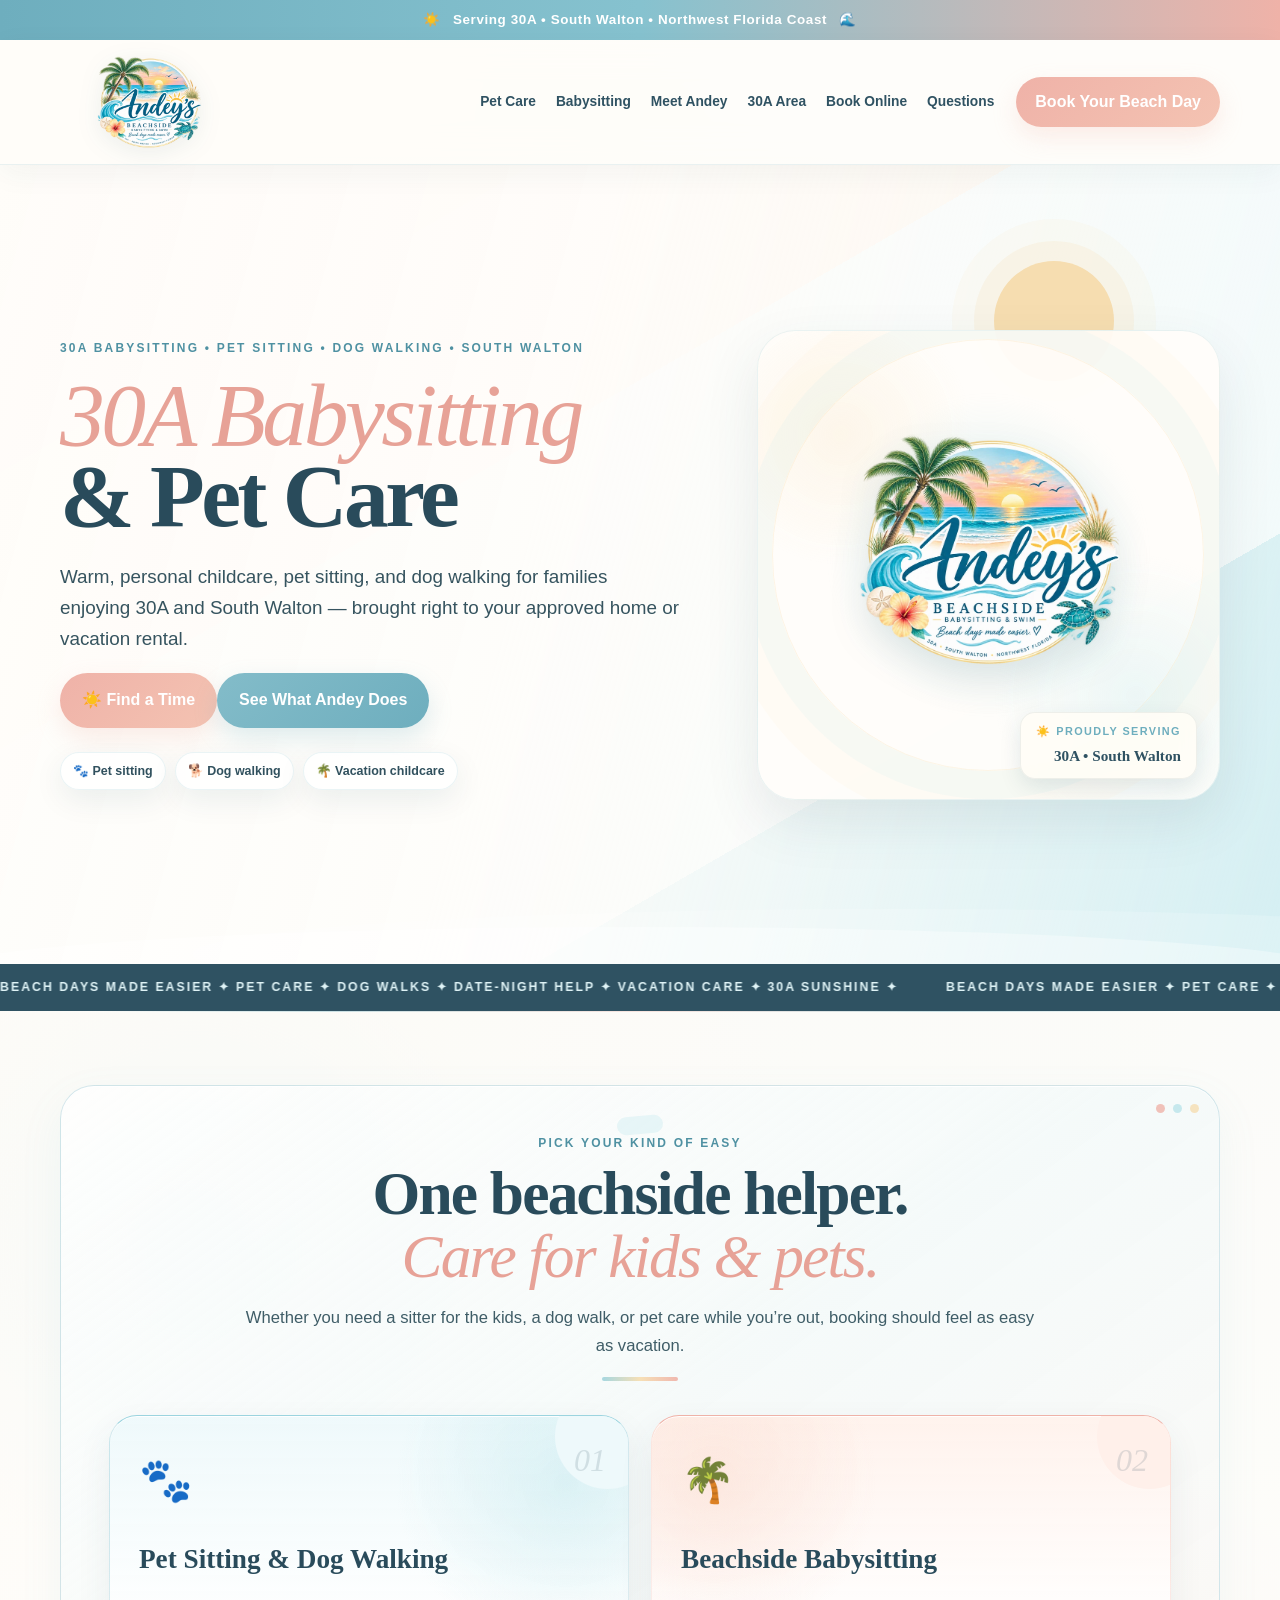
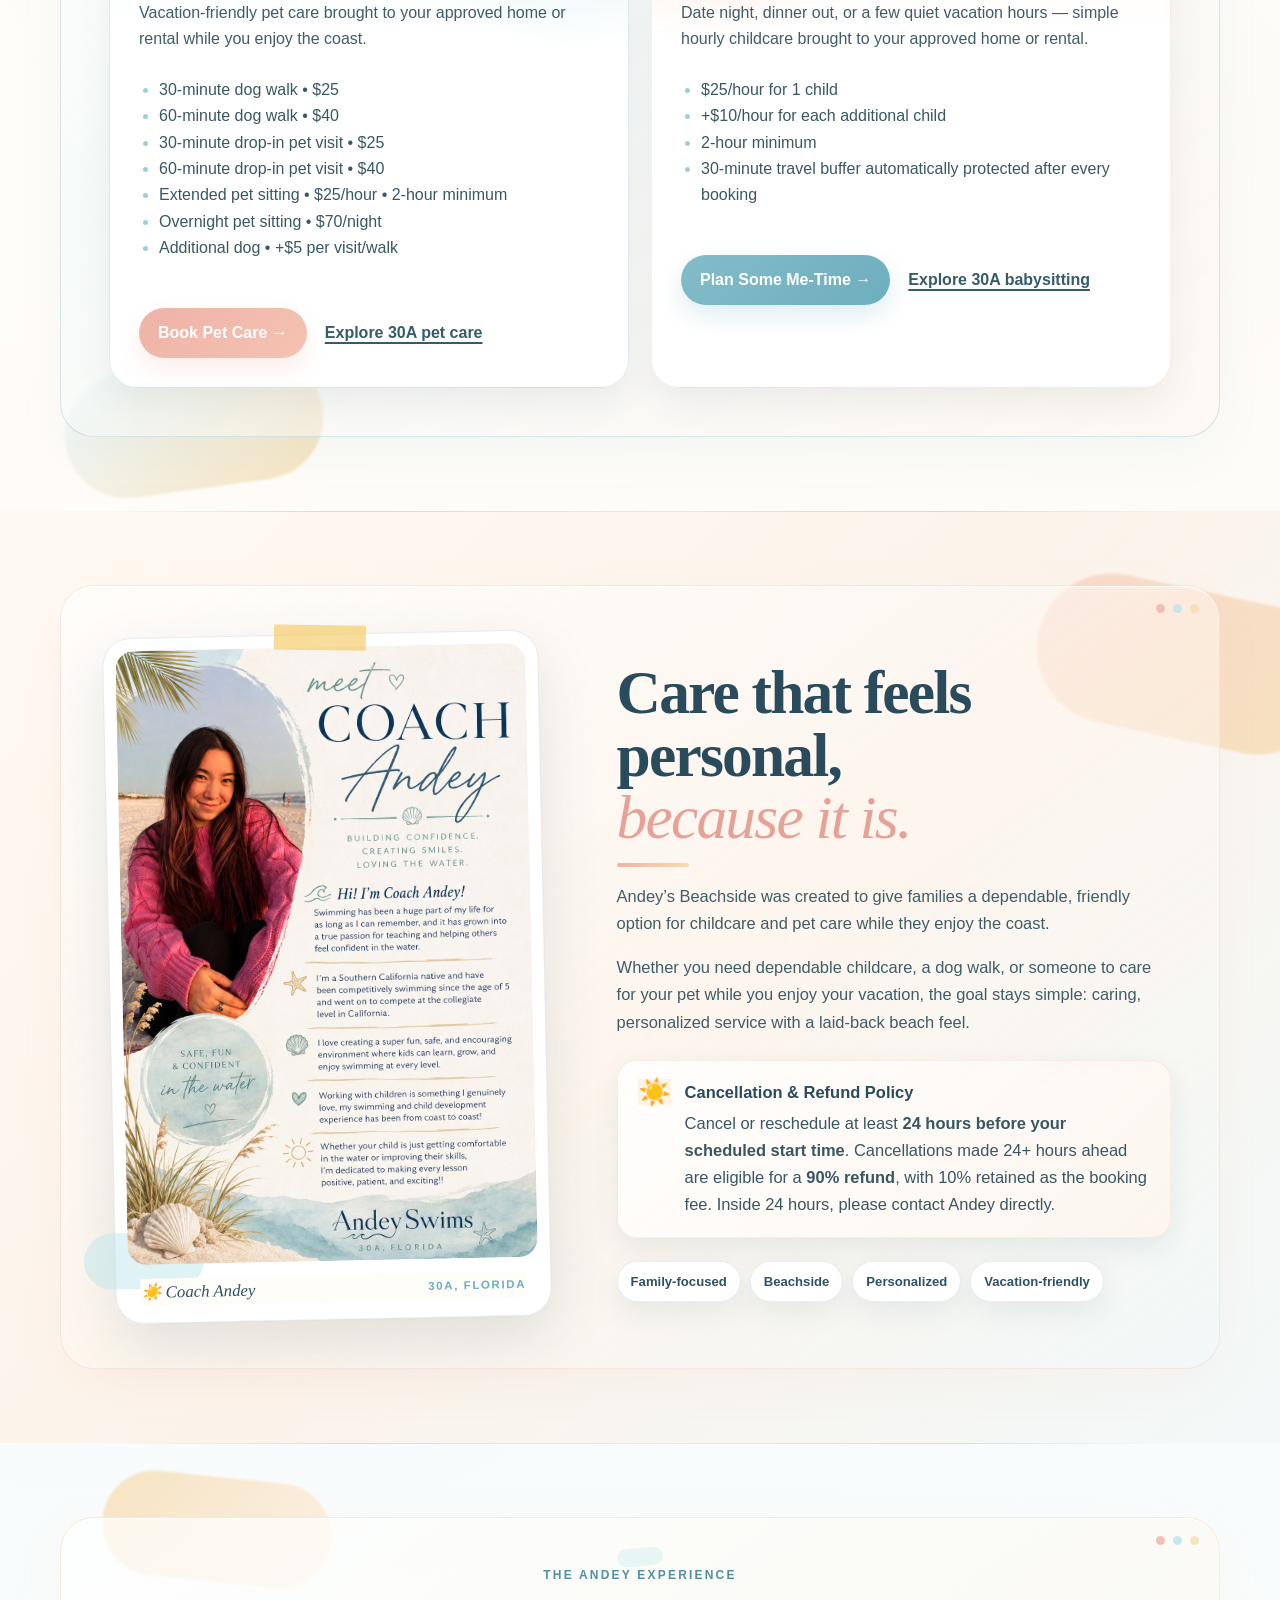
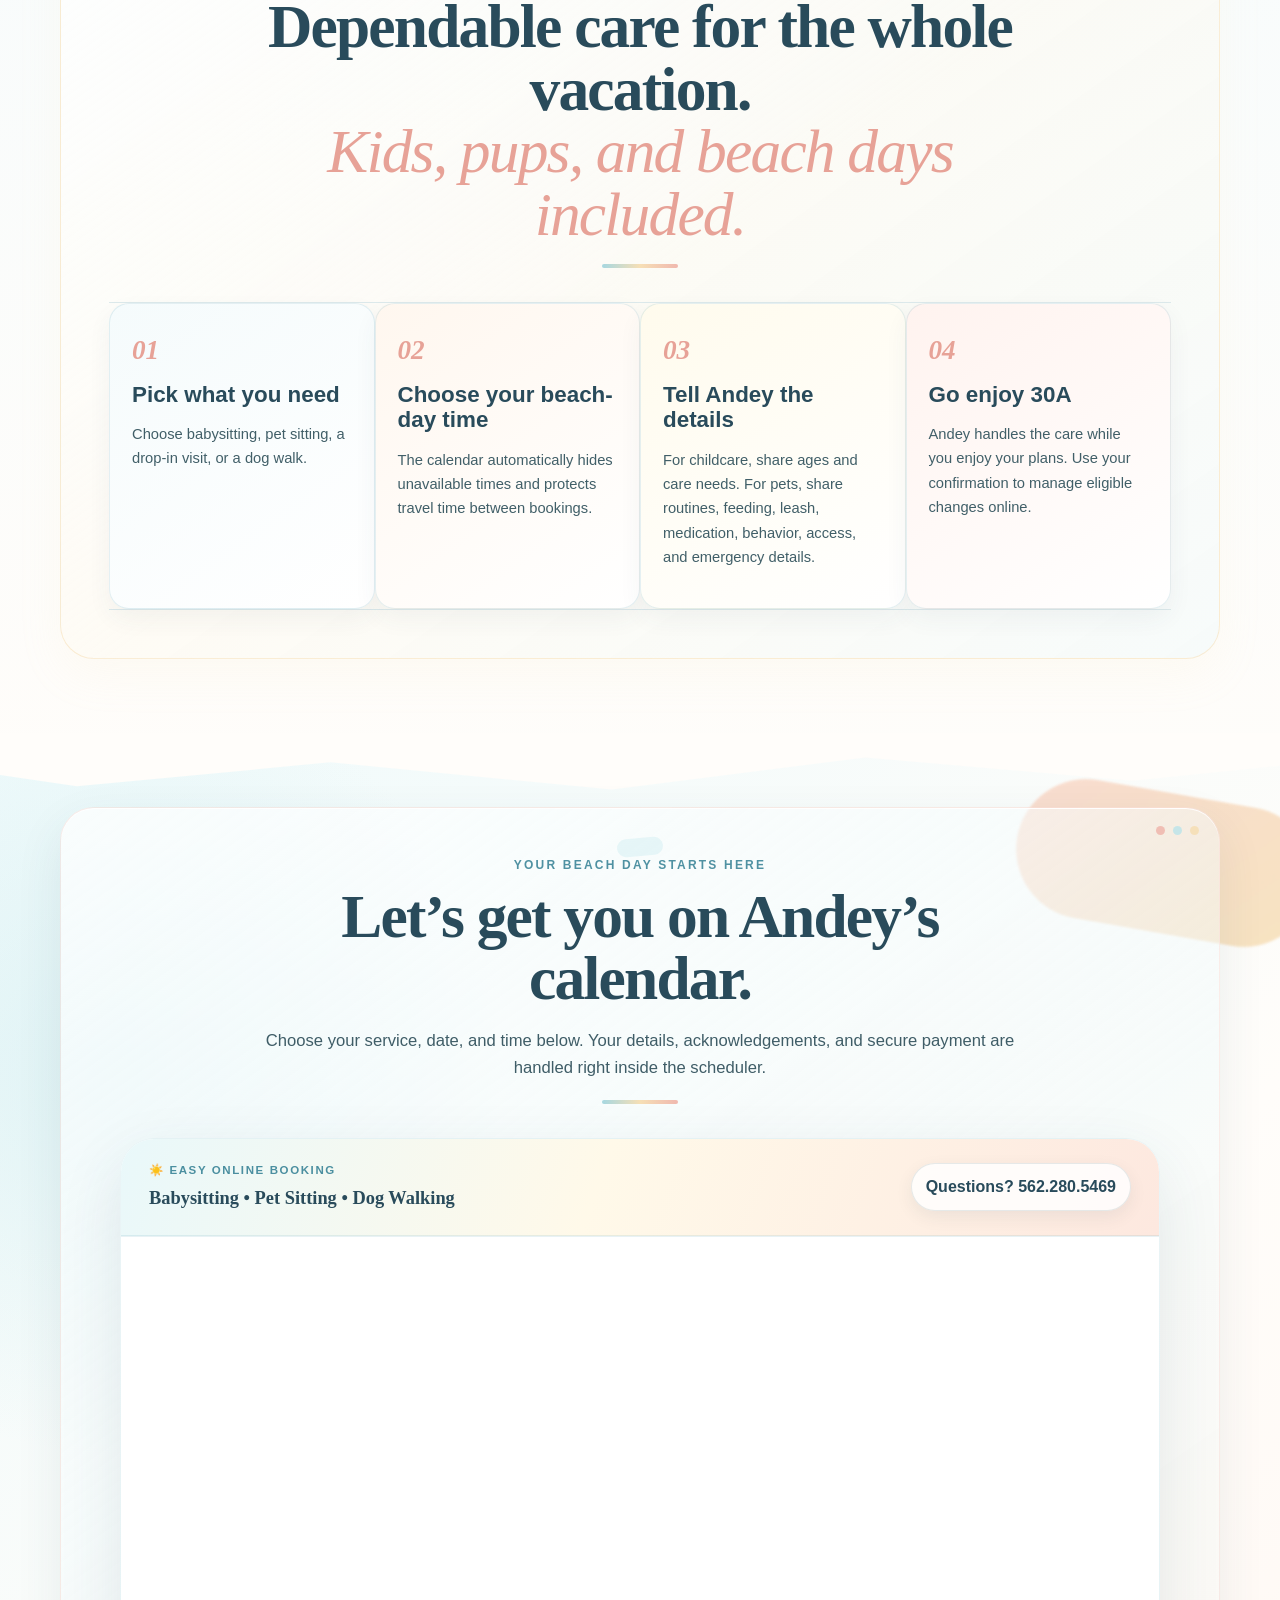
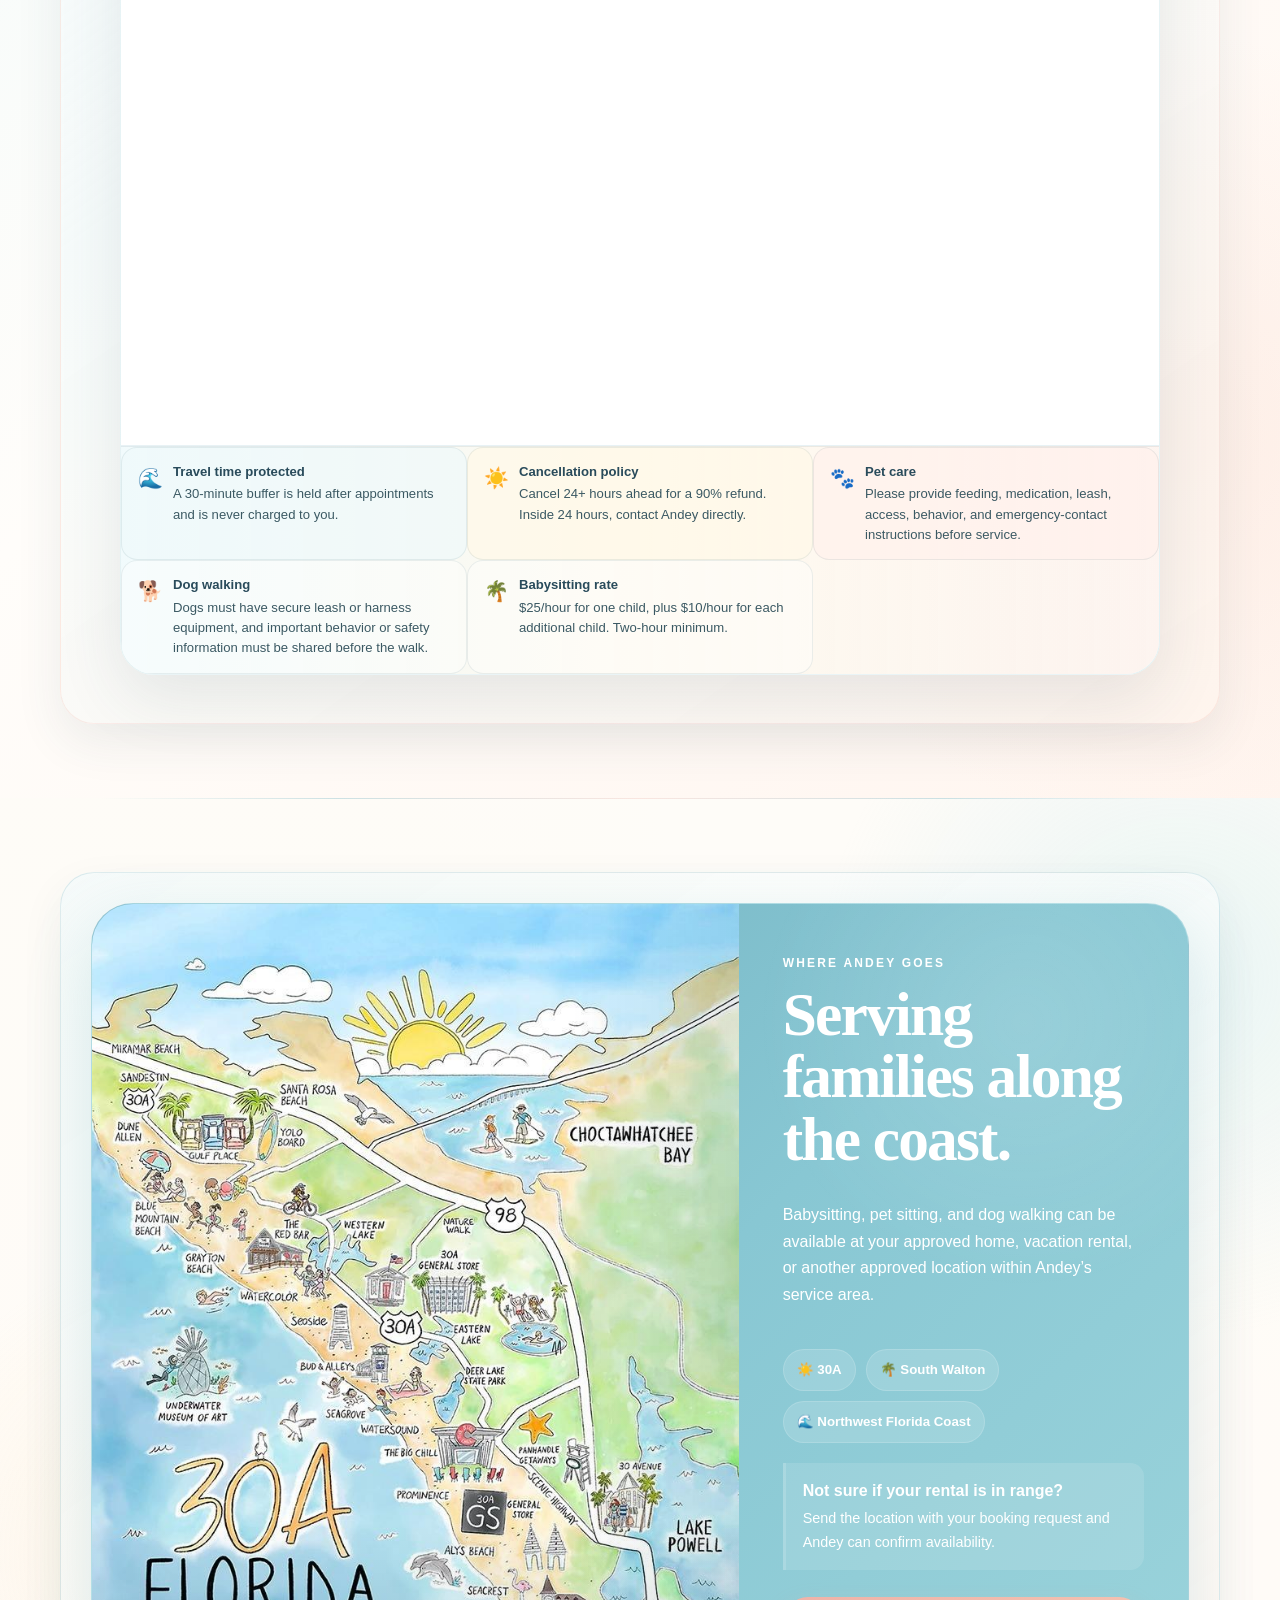
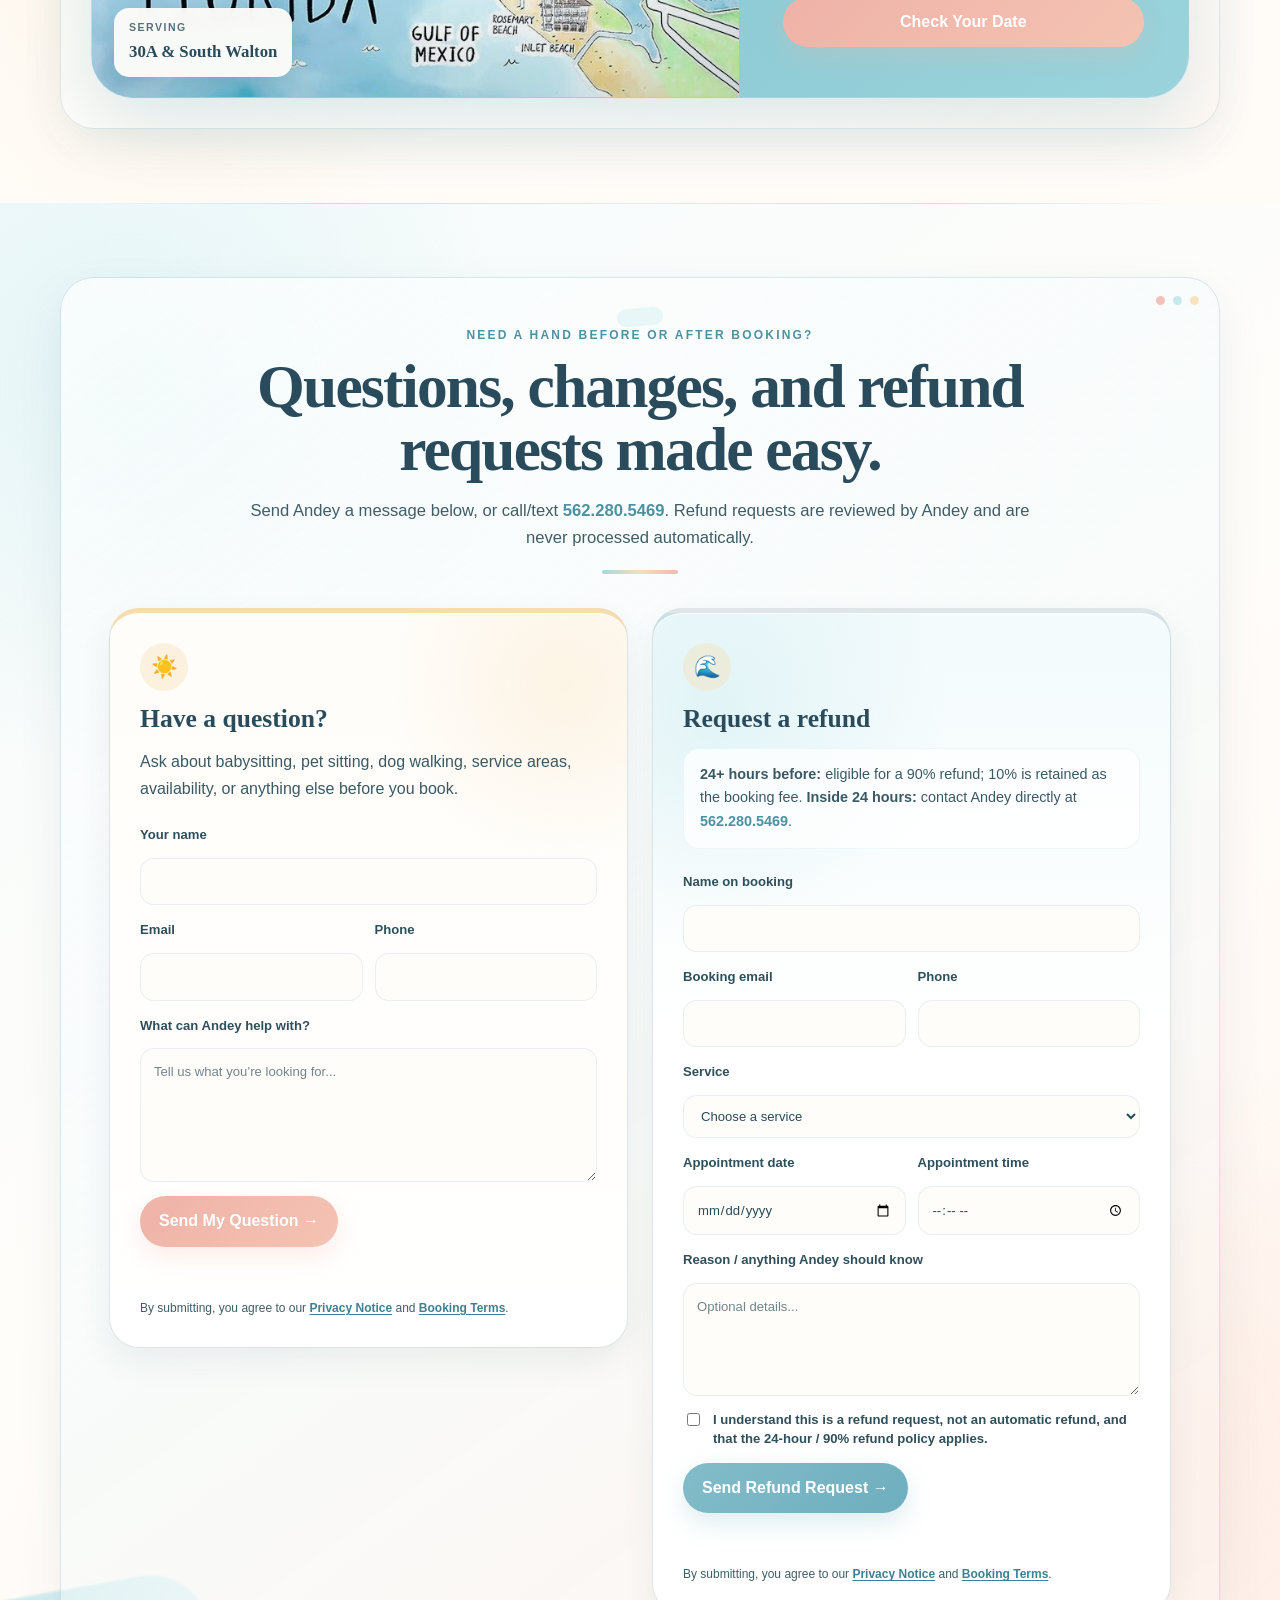
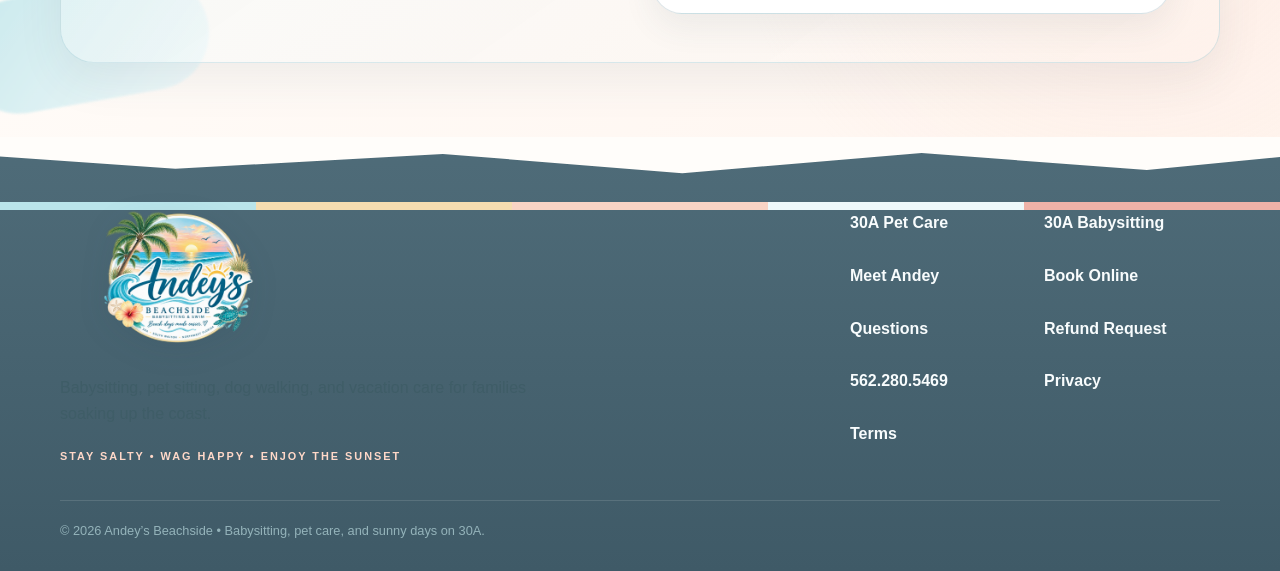
==== commit f9f59f99: "Add files via upload" ====
--- a/index.html
+++ b/index.html
@@ -15,17 +15,17 @@
 <link rel="preconnect" href="https://embed.acuityscheduling.com">
 <meta property="og:type" content="website">
 <meta property="og:locale" content="en_US">
-<meta property="og:site_name" content="Andey’s Beachside Babysitting & Swim">
+<meta property="og:site_name" content="Andey’s Beachside">
 <meta property="og:title" content="30A Babysitting, Pet Sitting & Dog Walking | Andey’s Beachside">
 <meta property="og:description" content="Babysitting, pet sitting, and dog walking for families visiting or living along 30A and South Walton.">
 <meta property="og:url" content="https://andeysbeachside.com/">
 <meta property="og:image" content="https://andeysbeachside.com/andeys-social-card.jpg">
 <meta property="og:image:width" content="1200">
 <meta property="og:image:height" content="630">
-<meta property="og:image:alt" content="Andey’s Beachside Babysitting & Swim — 30A and South Walton">
+<meta property="og:image:alt" content="Andey’s Beachside — Babysitting, Pet Sitting & Dog Walking on 30A">
 <meta name="twitter:card" content="summary_large_image">
 <meta name="twitter:title" content="30A Babysitting, Pet Sitting & Dog Walking | Andey’s Beachside">
-<meta name="twitter:description" content="Private swim lessons and beachside babysitting along 30A and South Walton.">
+<meta name="twitter:description" content="Babysitting, pet sitting, and dog walking along 30A and South Walton.">
 <meta name="twitter:image" content="https://andeysbeachside.com/andeys-social-card.jpg">
 <link rel="stylesheet" href="styles.css">
 <link rel="stylesheet" href="beach-overrides.css">
@@ -44,13 +44,13 @@
 {
   "@context": "https://schema.org",
   "@type": "LocalBusiness",
-  "name": "Andey’s Beachside Babysitting & Swim",
+  "name": "Andey’s Beachside",
   "url": "https://andeysbeachside.com/",
   "logo": "https://andeysbeachside.com/favicon.png",
   "image": "https://andeysbeachside.com/andeys-social-card.jpg",
   "telephone": "+1-562-280-5469",
   "priceRange": "$$",
-  "description": "Private swim lessons and beachside babysitting for families along 30A and South Walton.",
+  "description": "Babysitting, pet sitting, and dog walking for families along 30A and South Walton.",
   "areaServed": [
     {
       "@type": "Place",
@@ -87,33 +87,6 @@
     "itemListElement": [
       {
         "@type": "Offer",
-        "price": "45",
-        "priceCurrency": "USD",
-        "itemOffered": {
-          "@type": "Service",
-          "name": "Private Swim Lesson — 30 Minutes"
-        }
-      },
-      {
-        "@type": "Offer",
-        "price": "60",
-        "priceCurrency": "USD",
-        "itemOffered": {
-          "@type": "Service",
-          "name": "Private Swim Lesson — 60 Minutes"
-        }
-      },
-      {
-        "@type": "Offer",
-        "price": "100",
-        "priceCurrency": "USD",
-        "itemOffered": {
-          "@type": "Service",
-          "name": "Two-Child Private Swim Lesson — 60 Minutes"
-        }
-      },
-      {
-        "@type": "Offer",
         "priceSpecification": {
           "@type": "UnitPriceSpecification",
           "price": "25",
@@ -124,6 +97,65 @@
           "@type": "Service",
           "name": "Beachside Babysitting",
           "description": "$25 per hour for one child, plus $10 per hour for each additional child; two-hour minimum."
+        }
+      },
+      {
+        "@type": "Offer",
+        "price": "25",
+        "priceCurrency": "USD",
+        "itemOffered": {
+          "@type": "Service",
+          "name": "30-Minute Dog Walk"
+        }
+      },
+      {
+        "@type": "Offer",
+        "price": "40",
+        "priceCurrency": "USD",
+        "itemOffered": {
+          "@type": "Service",
+          "name": "60-Minute Dog Walk"
+        }
+      },
+      {
+        "@type": "Offer",
+        "price": "25",
+        "priceCurrency": "USD",
+        "itemOffered": {
+          "@type": "Service",
+          "name": "30-Minute Pet Drop-In Visit"
+        }
+      },
+      {
+        "@type": "Offer",
+        "price": "40",
+        "priceCurrency": "USD",
+        "itemOffered": {
+          "@type": "Service",
+          "name": "60-Minute Pet Drop-In Visit"
+        }
+      },
+      {
+        "@type": "Offer",
+        "priceSpecification": {
+          "@type": "UnitPriceSpecification",
+          "price": "25",
+          "priceCurrency": "USD",
+          "unitText": "HOUR"
+        },
+        "itemOffered": {
+          "@type": "Service",
+          "name": "Extended Pet Sitting",
+          "description": "Two-hour minimum."
+        }
+      },
+      {
+        "@type": "Offer",
+        "price": "70",
+        "priceCurrency": "USD",
+        "itemOffered": {
+          "@type": "Service",
+          "name": "Overnight Pet Sitting"
         }
       }
     ]
@@ -135,8 +167,8 @@
   "@context": "https://schema.org",
   "@type": "WebSite",
   "url": "https://andeysbeachside.com/",
-  "name": "Andey’s Beachside Babysitting & Swim",
-  "alternateName": "Andey’s Beachside"
+  "name": "Andey’s Beachside",
+  "alternateName": "Andey’s Beachside Babysitting & Pet Care"
 }
 </script>
 <script type="application/ld+json">
@@ -146,7 +178,7 @@
   "name": "30A Pet Sitting & Dog Walking",
   "provider": {
     "@type": "LocalBusiness",
-    "name": "Andey’s Beachside Babysitting & Swim",
+    "name": "Andey’s Beachside",
     "url": "https://andeysbeachside.com/"
   },
   "areaServed": [
@@ -163,7 +195,7 @@
 <div class="topbar"><span>☀️</span> Serving 30A • South Walton • Northwest Florida Coast <span>🌊</span></div>
 <header>
   <div class="container nav">
-    <a class="brand brand-logo-link" href="#home" aria-label="Andey’s Beachside home"><img class="header-logo" src="andeys-logo.webp" width="1100" height="619" alt="Andey’s Beachside Babysitting & Swim"></a>
+    <a class="brand brand-logo-link" href="#home" aria-label="Andey’s Beachside home"><img class="header-logo" src="andeys-logo.webp" width="1100" height="619" alt="Andey’s Beachside — Babysitting, Pet Sitting & Dog Walking"></a>
     <nav aria-label="Primary navigation">
       <a href="#pets">Pet Care</a><a href="#babysitting">Babysitting</a><a href="#about">Meet Andey</a><a href="#area">30A Area</a><a href="#book">Book Online</a><a href="#contact">Questions</a>
     </nav>
@@ -183,7 +215,7 @@
     </div>
     <div class="hero-logo-showcase" aria-label="Andey’s Beachside logo">
       <div class="logo-glow" aria-hidden="true"></div>
-      <img class="hero-brand-logo" src="andeys-logo.webp" width="1100" height="619" fetchpriority="high" alt="Andey’s Beachside Babysitting & Swim — Beach days made easier">
+      <img class="hero-brand-logo" src="andeys-logo.webp" width="1100" height="619" fetchpriority="high" alt="Andey’s Beachside — Babysitting, Pet Sitting & Dog Walking — Beach days made easier">
       <div class="hero-logo-note"><span>☀️ Proudly serving</span><strong>30A • South Walton</strong></div>
     </div>
   </div>
@@ -237,7 +269,7 @@
   <div class="container about about-clean">
     <div class="coach-photo-wrap">
       <div class="photo-tape" aria-hidden="true"></div>
-      <img class="coach-photo" src="coach-andey.jpg" width="1024" height="1536" loading="lazy" decoding="async" alt="Coach Andey on the beach — Andey’s Beachside Babysitting & Swim">
+      <img class="coach-photo" src="coach-andey.jpg" width="1024" height="1536" loading="lazy" decoding="async" alt="Andey on the beach — Andey’s Beachside">
       <div class="photo-caption"><span>☀️ Coach Andey</span><strong>30A, Florida</strong></div>
     </div>
     <div class="about-copy">
@@ -262,8 +294,8 @@
 </section>
 
 <section class="expect-section">
-  <div class="container"><div class="section-head"><div class="eyebrow">The Andey experience</div><h2>Professional enough for parents.<br><span>Fun enough for beach week.</span></h2></div>
-  <div class="expect-grid"><div><b>01</b><h3>Pick what you need</h3><p>Private swim lesson or beachside babysitting.</p></div><div><b>02</b><h3>Choose your beach-day time</h3><p>The calendar automatically hides unavailable times.</p></div><div><b>03</b><h3>Tell Andey the details</h3><p>Number of children, ages, location, swim goals, allergies, and anything important.</p></div><div><b>04</b><h3>Go enjoy 30A</h3><p>Use your booking confirmation to manage changes online up to 24 hours before your appointment.</p></div></div></div>
+  <div class="container"><div class="section-head"><div class="eyebrow">The Andey experience</div><h2>Dependable care for the whole vacation.<br><span>Kids, pups, and beach days included.</span></h2></div>
+  <div class="expect-grid"><div><b>01</b><h3>Pick what you need</h3><p>Choose babysitting, pet sitting, a drop-in visit, or a dog walk.</p></div><div><b>02</b><h3>Choose your beach-day time</h3><p>The calendar automatically hides unavailable times and protects travel time between bookings.</p></div><div><b>03</b><h3>Tell Andey the details</h3><p>For childcare, share ages and care needs. For pets, share routines, feeding, leash, medication, behavior, access, and emergency details.</p></div><div><b>04</b><h3>Go enjoy 30A</h3><p>Andey handles the care while you enjoy your plans. Use your confirmation to manage eligible changes online.</p></div></div></div>
 </section>
 
 
@@ -288,13 +320,13 @@
       <div class="acuity-topline">
         <div>
           <span class="acuity-kicker">☀️ Easy online booking</span>
-          <strong>Swim lessons + beachside babysitting</strong>
+          <strong>Babysitting • Pet Sitting • Dog Walking</strong>
         </div>
         <a class="acuity-phone" href="tel:+15622805469">Questions? 562.280.5469</a>
       </div>
 
       <div class="acuity-frame-wrap">
-        <iframe src="https://app.acuityscheduling.com/schedule.php?owner=40133687&ref=embedded_csp" title="Schedule an appointment with Andey’s Beachside Babysitting & Swim" width="100%" height="800" frameborder="0" allow="payment"></iframe>
+        <iframe src="https://app.acuityscheduling.com/schedule.php?owner=40133687&ref=embedded_csp" title="Schedule babysitting or pet care with Andey’s Beachside" width="100%" height="800" frameborder="0" allow="payment"></iframe>
       </div>
 
       <div class="acuity-policy-strip">
@@ -321,7 +353,7 @@
       <div class="map-copy real-map-copy">
         <div class="eyebrow light">Where Andey goes</div>
         <h2>Serving families along the coast.</h2>
-        <p>Swim lessons and babysitting can be available at your home, vacation rental, approved pool, or another approved location within Andey’s service area.</p>
+        <p>Babysitting, pet sitting, and dog walking can be available at your approved home, vacation rental, or another approved location within Andey’s service area.</p>
         <div class="service-chips">
           <span>☀️ 30A</span>
           <span>🌴 South Walton</span>
@@ -349,7 +381,7 @@
       <article class="care-card">
         <div class="care-icon" aria-hidden="true">☀️</div>
         <h3>Have a question?</h3>
-        <p>Ask about swim lessons, babysitting, service areas, availability, or anything else before you book.</p>
+        <p>Ask about babysitting, pet sitting, dog walking, service areas, availability, or anything else before you book.</p>
 
         <form class="care-form" data-site-form="question">
           <input type="text" name="website" class="hp-field" tabindex="-1" autocomplete="off" aria-hidden="true">
@@ -402,9 +434,12 @@
             Service
             <select name="service" required>
               <option value="">Choose a service</option>
-              <option>Private Swim Lesson — 30 Minutes</option>
-              <option>Private Swim Lesson — 60 Minutes</option>
-              <option>Two-Child Private Swim Lesson — 60 Minutes</option>
+              <option>Dog Walk — 30 Minutes</option>
+              <option>Dog Walk — 60 Minutes</option>
+              <option>Pet Drop-In — 30 Minutes</option>
+              <option>Pet Drop-In — 60 Minutes</option>
+              <option>Extended Pet Sitting</option>
+              <option>Overnight Pet Sitting</option>
               <option>Babysitting — 2 Hours</option>
               <option>Babysitting — 3 Hours</option>
               <option>Babysitting — 4 Hours</option>
@@ -439,7 +474,7 @@
   </div>
 </section>
 </main>
-<footer><div class="footer-wave"></div><div class="container footer-grid"><div><a href="#home" class="footer-logo-link" aria-label="Back to top"><img class="footer-logo" src="andeys-logo.webp" width="1100" height="619" loading="lazy" decoding="async" alt="Andey’s Beachside Babysitting & Swim"></a><p>Babysitting, pet sitting, dog walking, and vacation care for families soaking up the coast.</p><div class="footer-saying">stay salty • wag happy • enjoy the sunset</div></div><div class="footer-links"><a href="30a-pet-sitting-dog-walking.html">30A Pet Care</a><a href="30a-babysitting.html">30A Babysitting</a><a href="#about">Meet Andey</a><a href="#book">Book Online</a><a href="#contact">Questions</a><a href="#refund-request">Refund Request</a><a href="tel:+15622805469">562.280.5469</a><a href="privacy.html">Privacy</a><a href="terms.html">Terms</a></div></div><div class="container copyright">© 2026 Andey’s Beachside Babysitting & Swim • Made for sunny days on 30A.</div></footer>
+<footer><div class="footer-wave"></div><div class="container footer-grid"><div><a href="#home" class="footer-logo-link" aria-label="Back to top"><img class="footer-logo" src="andeys-logo.webp" width="1100" height="619" loading="lazy" decoding="async" alt="Andey’s Beachside — Babysitting, Pet Sitting & Dog Walking"></a><p>Babysitting, pet sitting, dog walking, and vacation care for families soaking up the coast.</p><div class="footer-saying">stay salty • wag happy • enjoy the sunset</div></div><div class="footer-links"><a href="30a-pet-sitting-dog-walking.html">30A Pet Care</a><a href="30a-babysitting.html">30A Babysitting</a><a href="#about">Meet Andey</a><a href="#book">Book Online</a><a href="#contact">Questions</a><a href="#refund-request">Refund Request</a><a href="tel:+15622805469">562.280.5469</a><a href="privacy.html">Privacy</a><a href="terms.html">Terms</a></div></div><div class="container copyright">© 2026 Andey’s Beachside • Babysitting, pet care, and sunny days on 30A.</div></footer>
 
 <script>
 (() => {
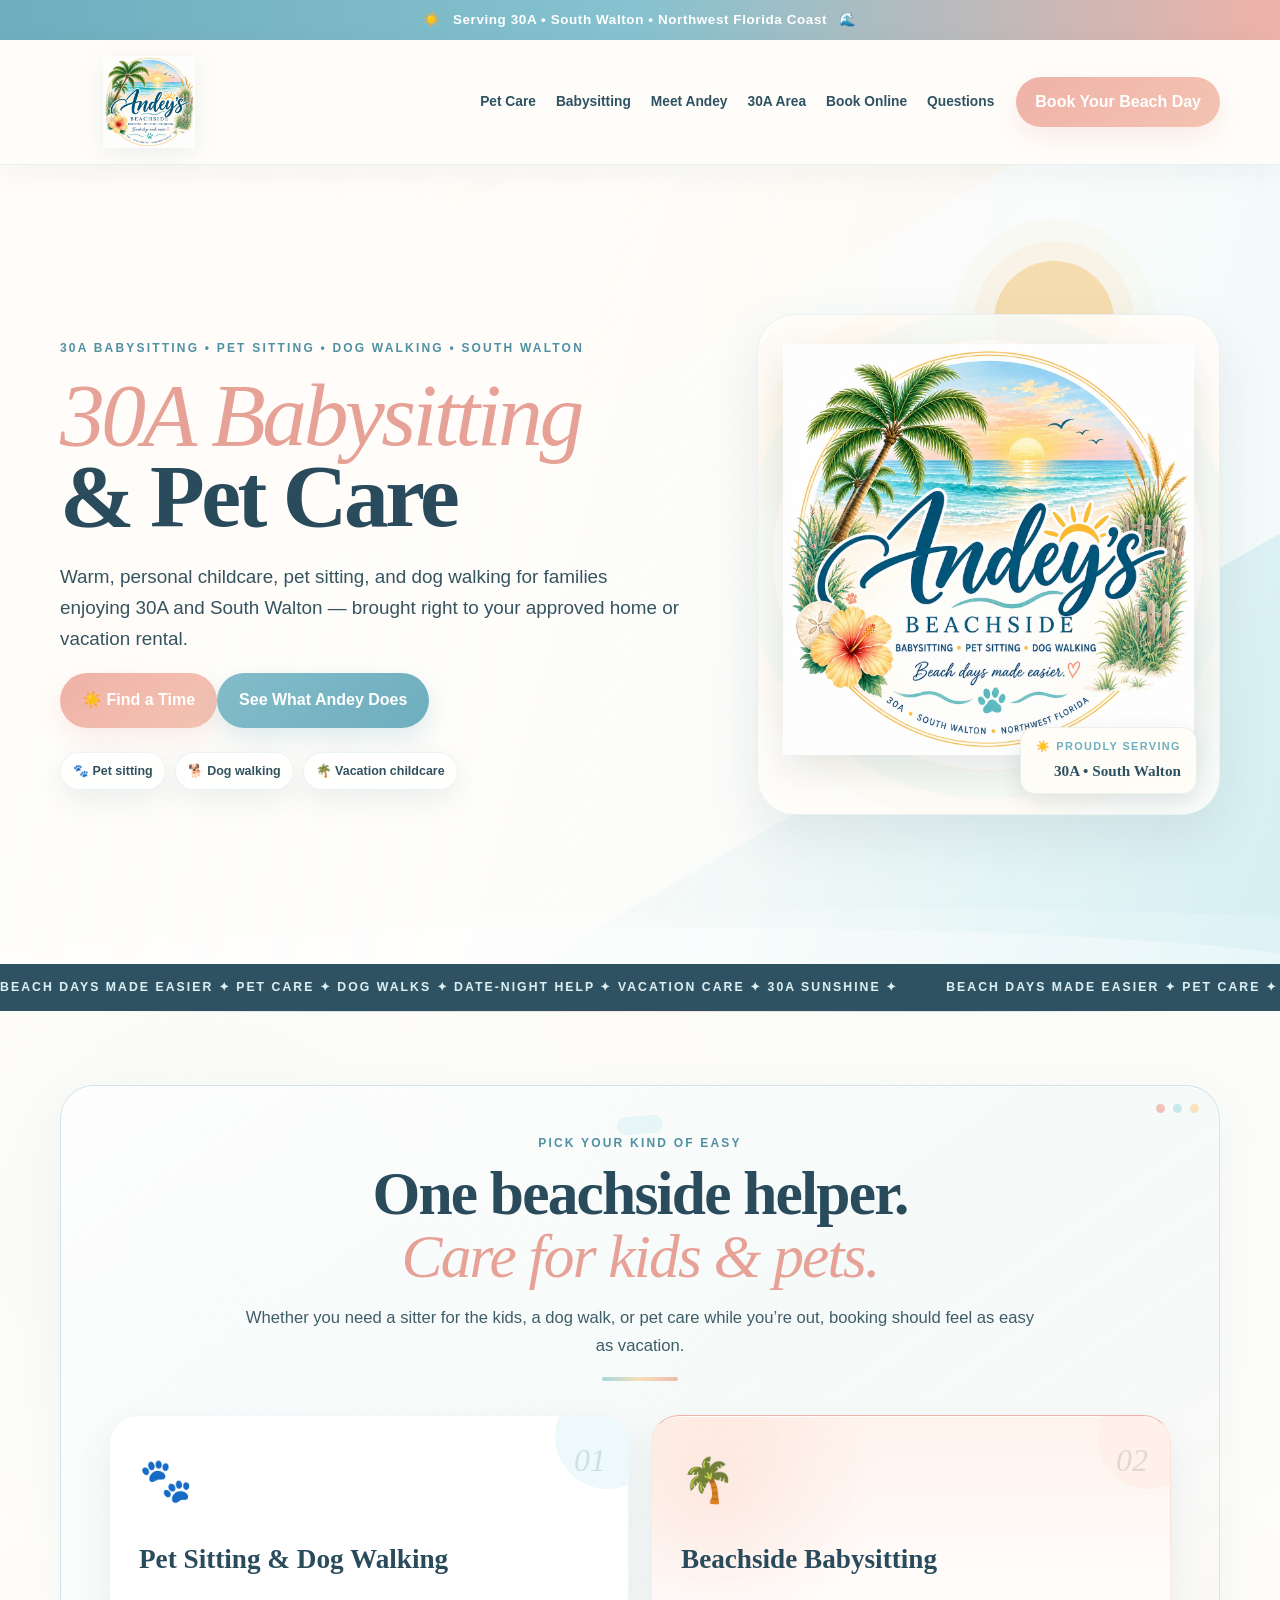
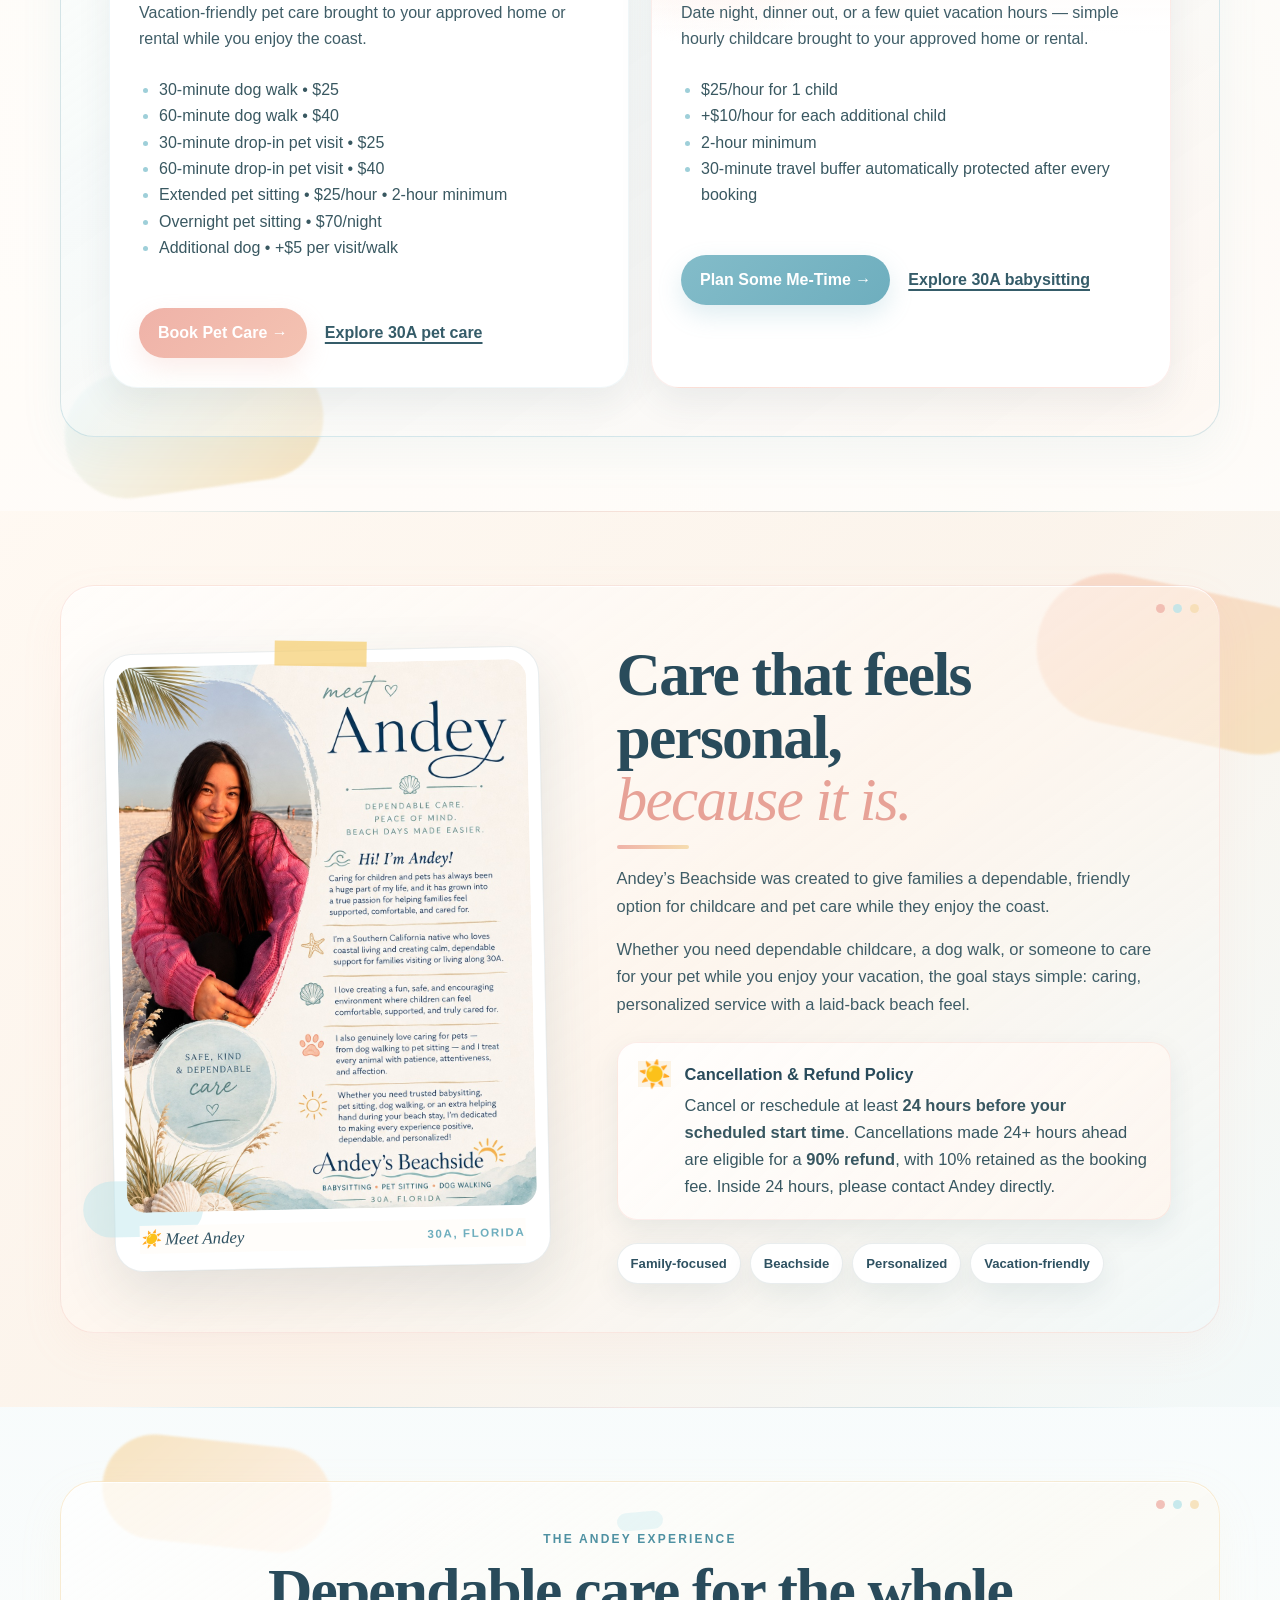
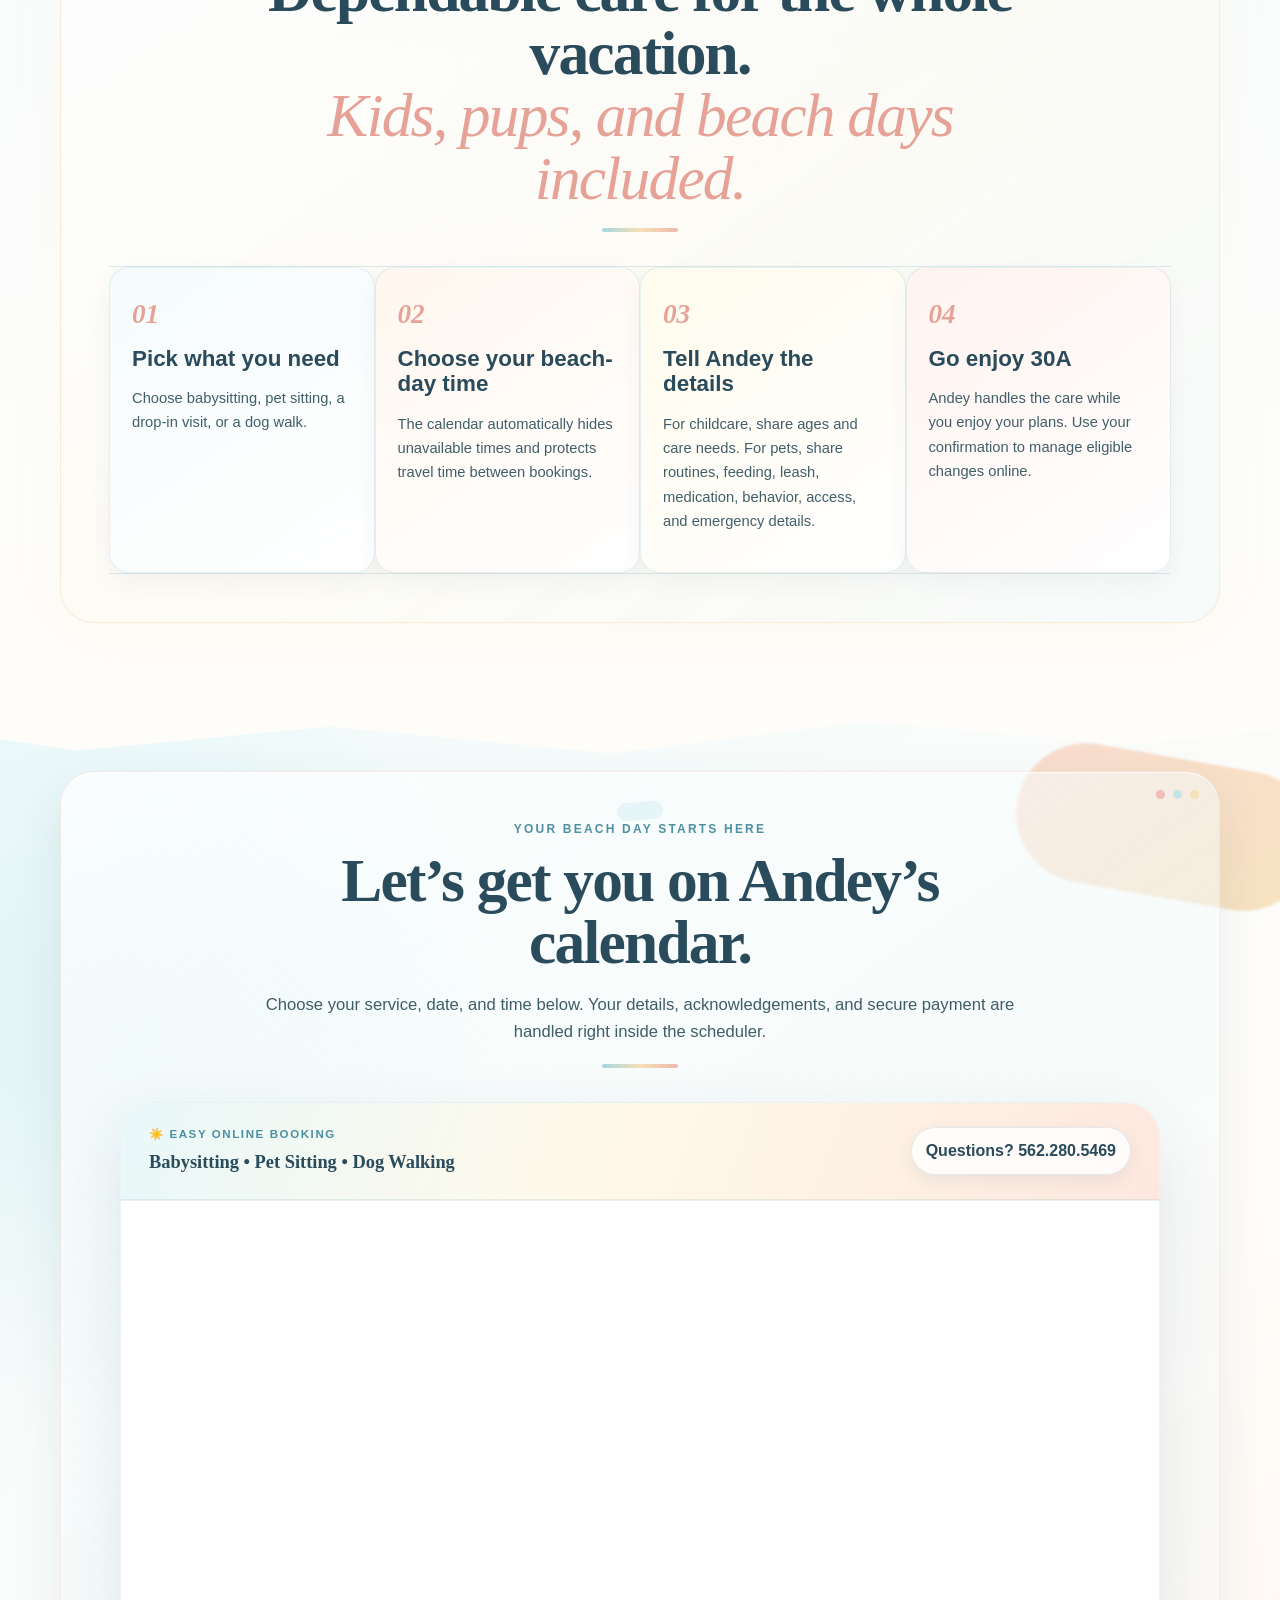
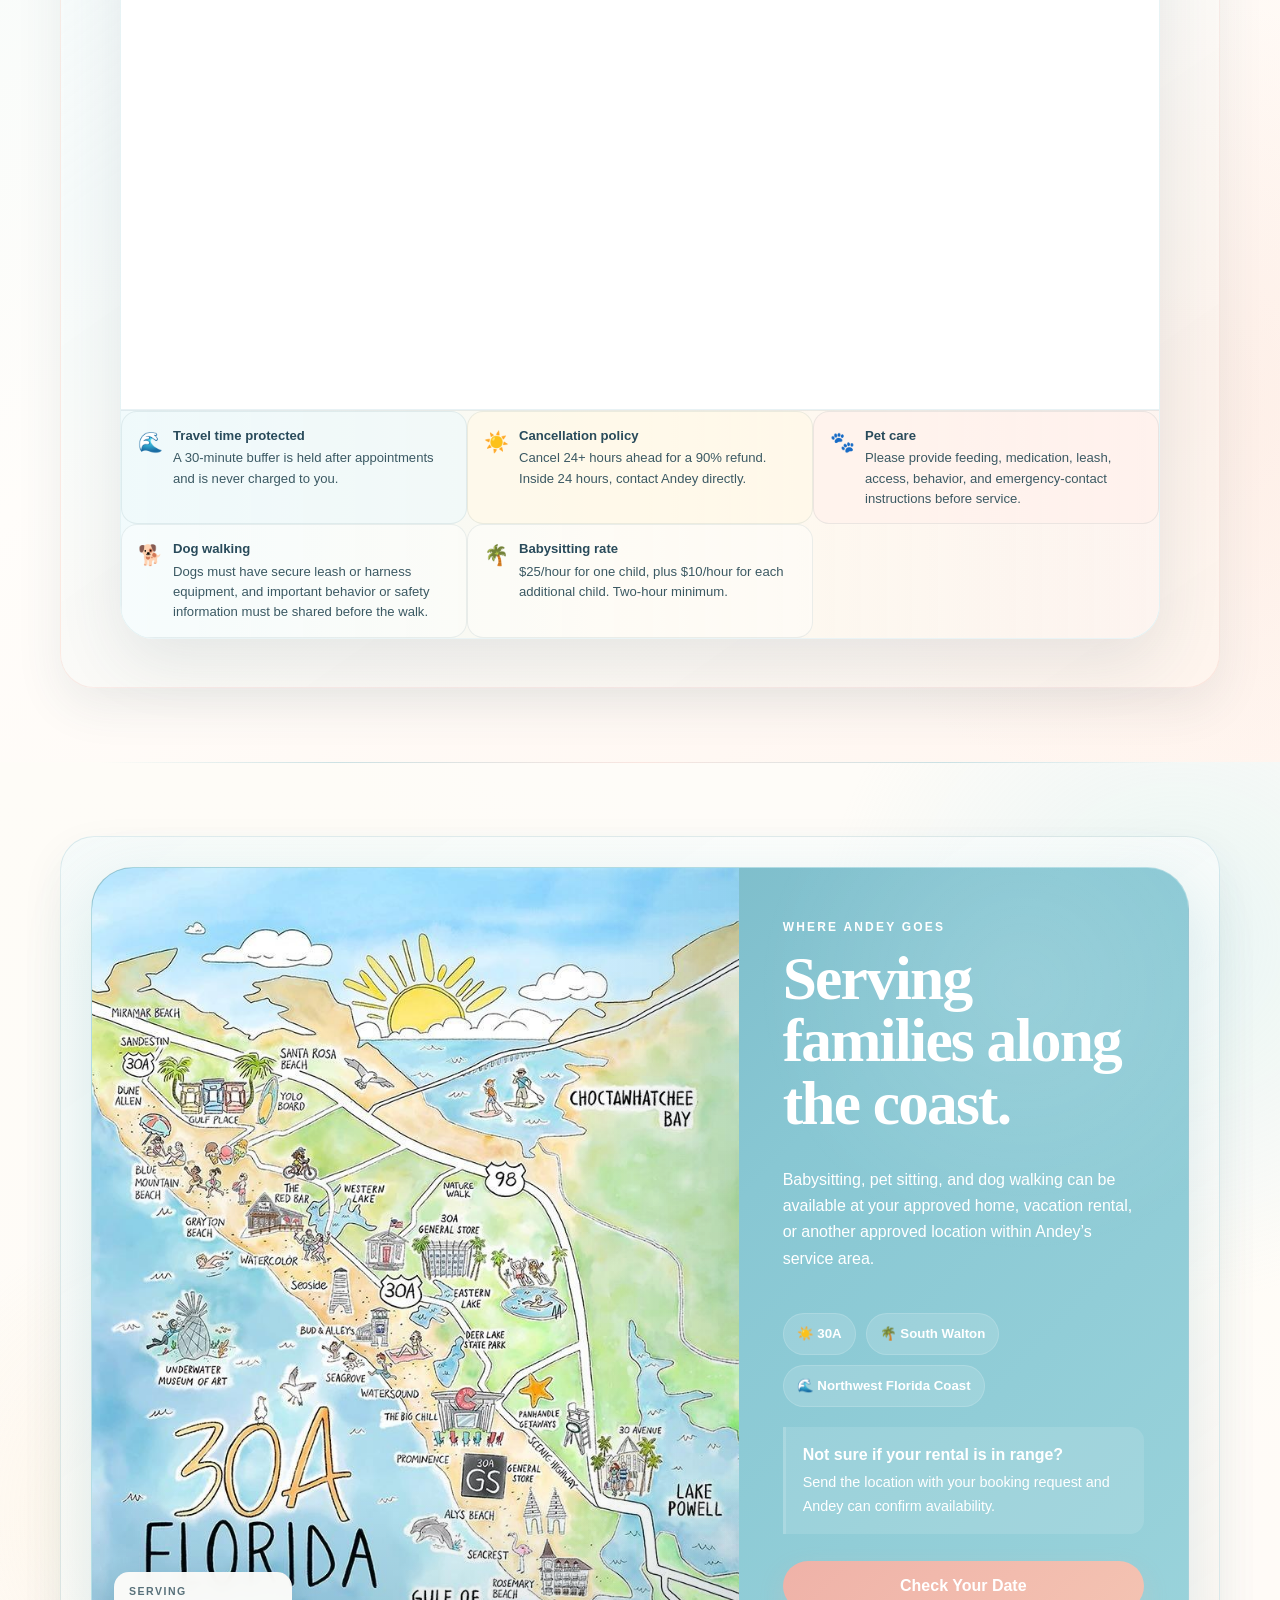
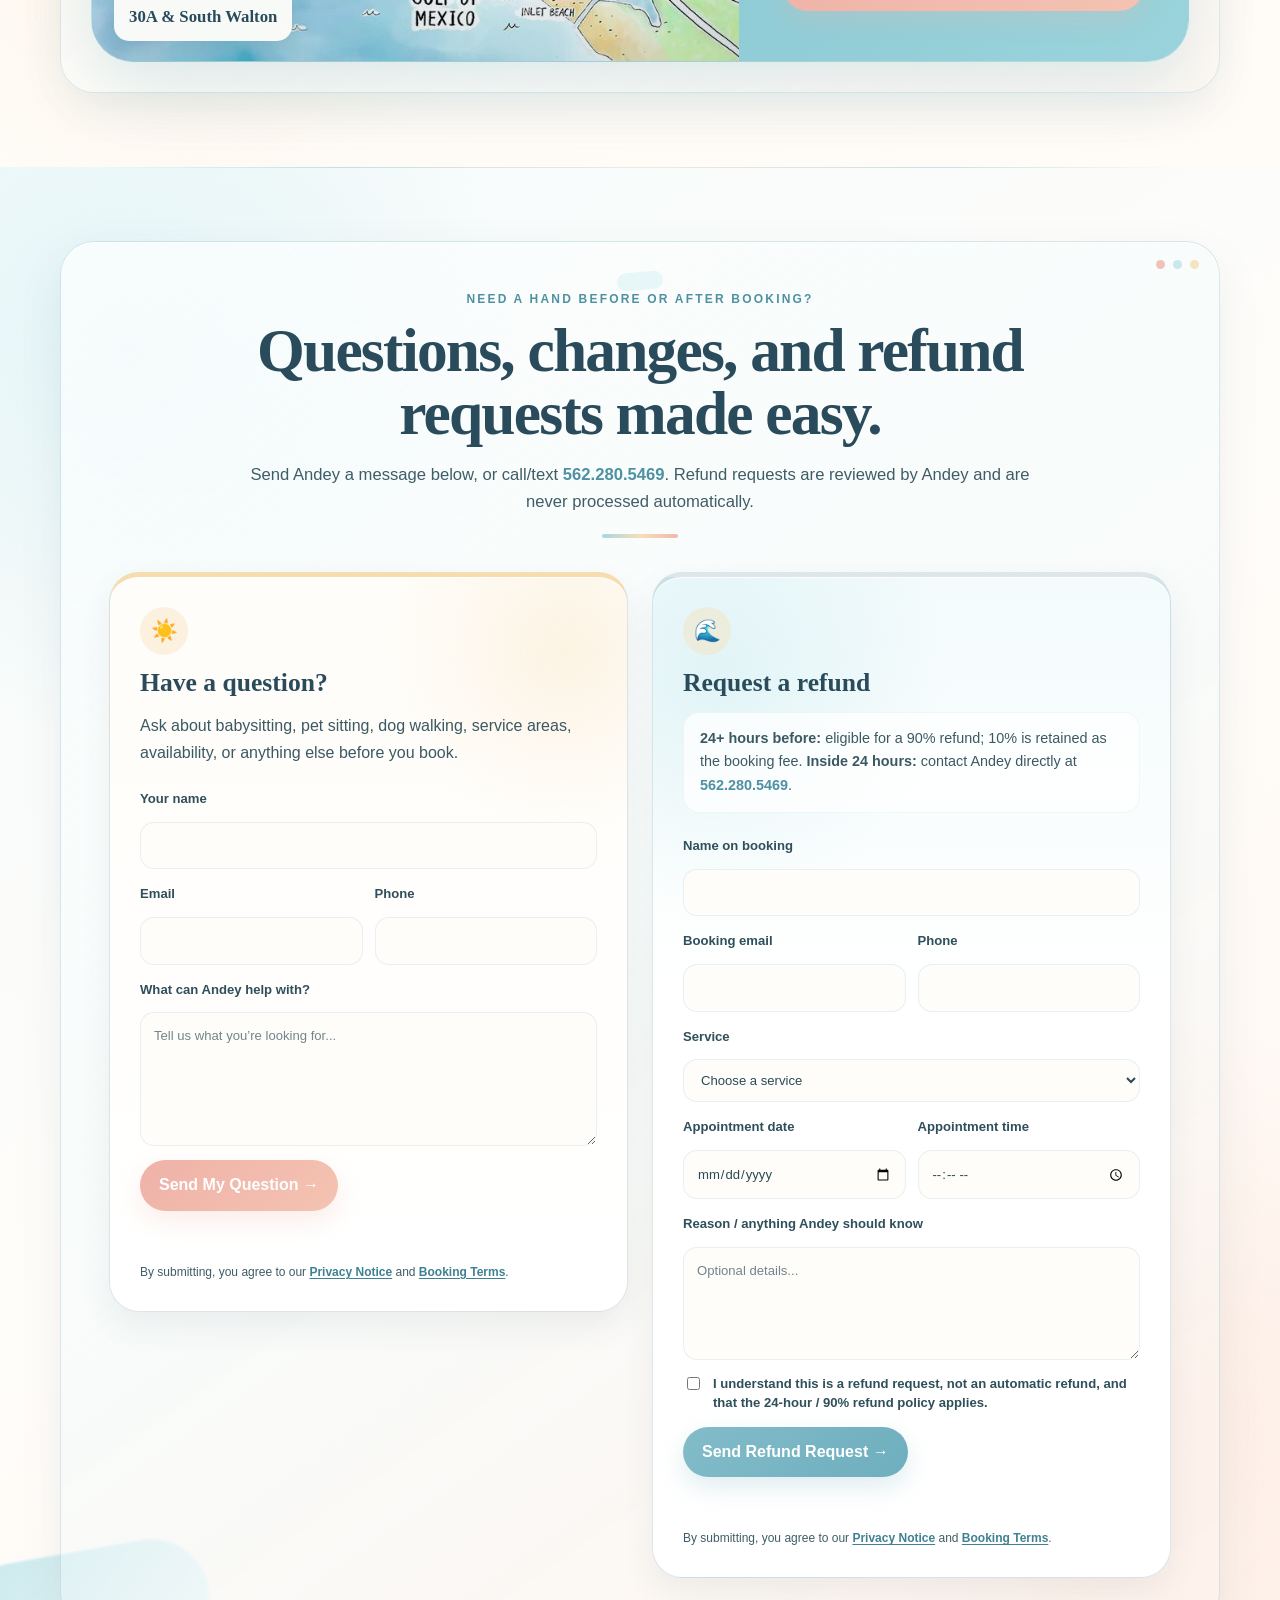
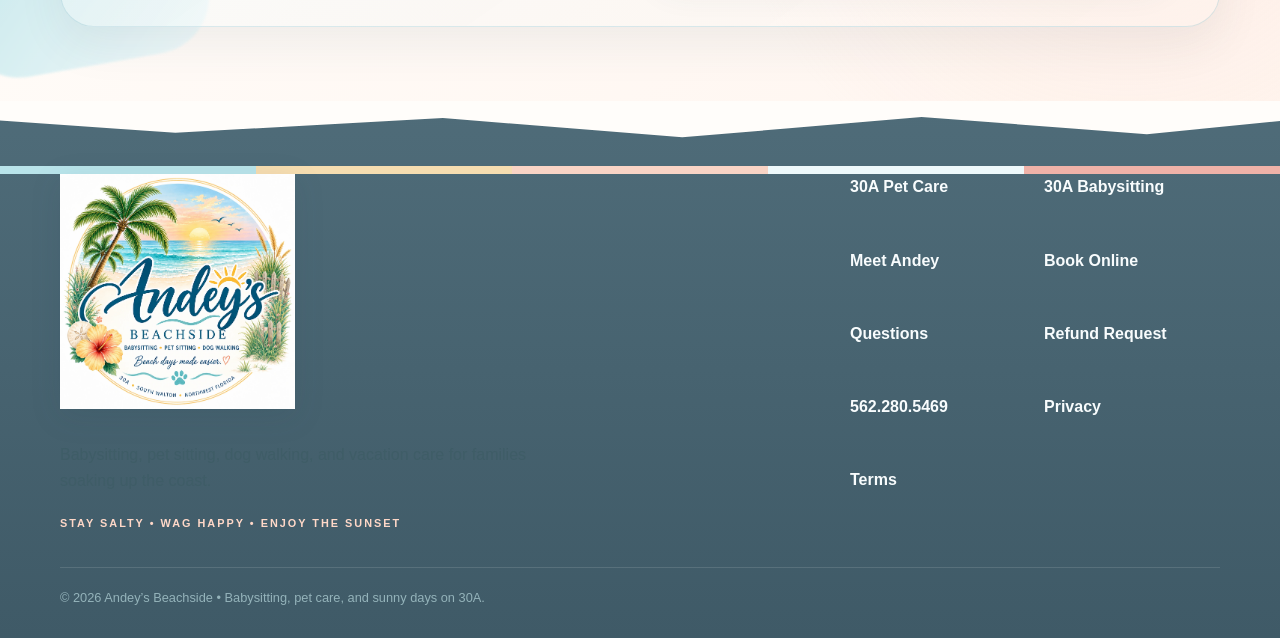
==== commit 57b50672: "Add files via upload" ====
--- a/index.html
+++ b/index.html
@@ -195,7 +195,7 @@
 <div class="topbar"><span>☀️</span> Serving 30A • South Walton • Northwest Florida Coast <span>🌊</span></div>
 <header>
   <div class="container nav">
-    <a class="brand brand-logo-link" href="#home" aria-label="Andey’s Beachside home"><img class="header-logo" src="andeys-logo.webp" width="1100" height="619" alt="Andey’s Beachside — Babysitting, Pet Sitting & Dog Walking"></a>
+    <a class="brand brand-logo-link" href="#home" aria-label="Andey’s Beachside home"><img class="header-logo" src="andeys-logo.webp" width="1536" height="1536" alt="Andey’s Beachside — Babysitting, Pet Sitting & Dog Walking"></a>
     <nav aria-label="Primary navigation">
       <a href="#pets">Pet Care</a><a href="#babysitting">Babysitting</a><a href="#about">Meet Andey</a><a href="#area">30A Area</a><a href="#book">Book Online</a><a href="#contact">Questions</a>
     </nav>
@@ -215,7 +215,7 @@
     </div>
     <div class="hero-logo-showcase" aria-label="Andey’s Beachside logo">
       <div class="logo-glow" aria-hidden="true"></div>
-      <img class="hero-brand-logo" src="andeys-logo.webp" width="1100" height="619" fetchpriority="high" alt="Andey’s Beachside — Babysitting, Pet Sitting & Dog Walking — Beach days made easier">
+      <img class="hero-brand-logo" src="andeys-logo.webp" width="1536" height="1536" fetchpriority="high" alt="Andey’s Beachside — Babysitting, Pet Sitting & Dog Walking — Beach days made easier">
       <div class="hero-logo-note"><span>☀️ Proudly serving</span><strong>30A • South Walton</strong></div>
     </div>
   </div>
@@ -231,7 +231,7 @@
   <div class="container">
     <div class="section-head"><div class="eyebrow">Pick your kind of easy</div><h2>One beachside helper.<br><span>Care for kids &amp; pets.</span></h2><p>Whether you need a sitter for the kids, a dog walk, or pet care while you’re out, booking should feel as easy as vacation.</p></div>
     <div class="cards personality-cards">
-      <article class="card service-card swim-card" id="pets">
+      <article class="card service-card pet-card" id="pets">
         <div class="card-number">01</div><div class="icon">🐾</div>
         <h3>Pet Sitting &amp; Dog Walking</h3>
         <p>Vacation-friendly pet care brought to your approved home or rental while you enjoy the coast.</p>
@@ -270,7 +270,7 @@
     <div class="coach-photo-wrap">
       <div class="photo-tape" aria-hidden="true"></div>
       <img class="coach-photo" src="coach-andey.jpg" width="1024" height="1536" loading="lazy" decoding="async" alt="Andey on the beach — Andey’s Beachside">
-      <div class="photo-caption"><span>☀️ Coach Andey</span><strong>30A, Florida</strong></div>
+      <div class="photo-caption"><span>☀️ Meet Andey</span><strong>30A, Florida</strong></div>
     </div>
     <div class="about-copy">
       <h2>Care that feels personal,<br><span>because it is.</span></h2>
@@ -474,7 +474,7 @@
   </div>
 </section>
 </main>
-<footer><div class="footer-wave"></div><div class="container footer-grid"><div><a href="#home" class="footer-logo-link" aria-label="Back to top"><img class="footer-logo" src="andeys-logo.webp" width="1100" height="619" loading="lazy" decoding="async" alt="Andey’s Beachside — Babysitting, Pet Sitting & Dog Walking"></a><p>Babysitting, pet sitting, dog walking, and vacation care for families soaking up the coast.</p><div class="footer-saying">stay salty • wag happy • enjoy the sunset</div></div><div class="footer-links"><a href="30a-pet-sitting-dog-walking.html">30A Pet Care</a><a href="30a-babysitting.html">30A Babysitting</a><a href="#about">Meet Andey</a><a href="#book">Book Online</a><a href="#contact">Questions</a><a href="#refund-request">Refund Request</a><a href="tel:+15622805469">562.280.5469</a><a href="privacy.html">Privacy</a><a href="terms.html">Terms</a></div></div><div class="container copyright">© 2026 Andey’s Beachside • Babysitting, pet care, and sunny days on 30A.</div></footer>
+<footer><div class="footer-wave"></div><div class="container footer-grid"><div><a href="#home" class="footer-logo-link" aria-label="Back to top"><img class="footer-logo" src="andeys-logo.webp" width="1536" height="1536" loading="lazy" decoding="async" alt="Andey’s Beachside — Babysitting, Pet Sitting & Dog Walking"></a><p>Babysitting, pet sitting, dog walking, and vacation care for families soaking up the coast.</p><div class="footer-saying">stay salty • wag happy • enjoy the sunset</div></div><div class="footer-links"><a href="30a-pet-sitting-dog-walking.html">30A Pet Care</a><a href="30a-babysitting.html">30A Babysitting</a><a href="#about">Meet Andey</a><a href="#book">Book Online</a><a href="#contact">Questions</a><a href="#refund-request">Refund Request</a><a href="tel:+15622805469">562.280.5469</a><a href="privacy.html">Privacy</a><a href="terms.html">Terms</a></div></div><div class="container copyright">© 2026 Andey’s Beachside • Babysitting, pet care, and sunny days on 30A.</div></footer>
 
 <script>
 (() => {
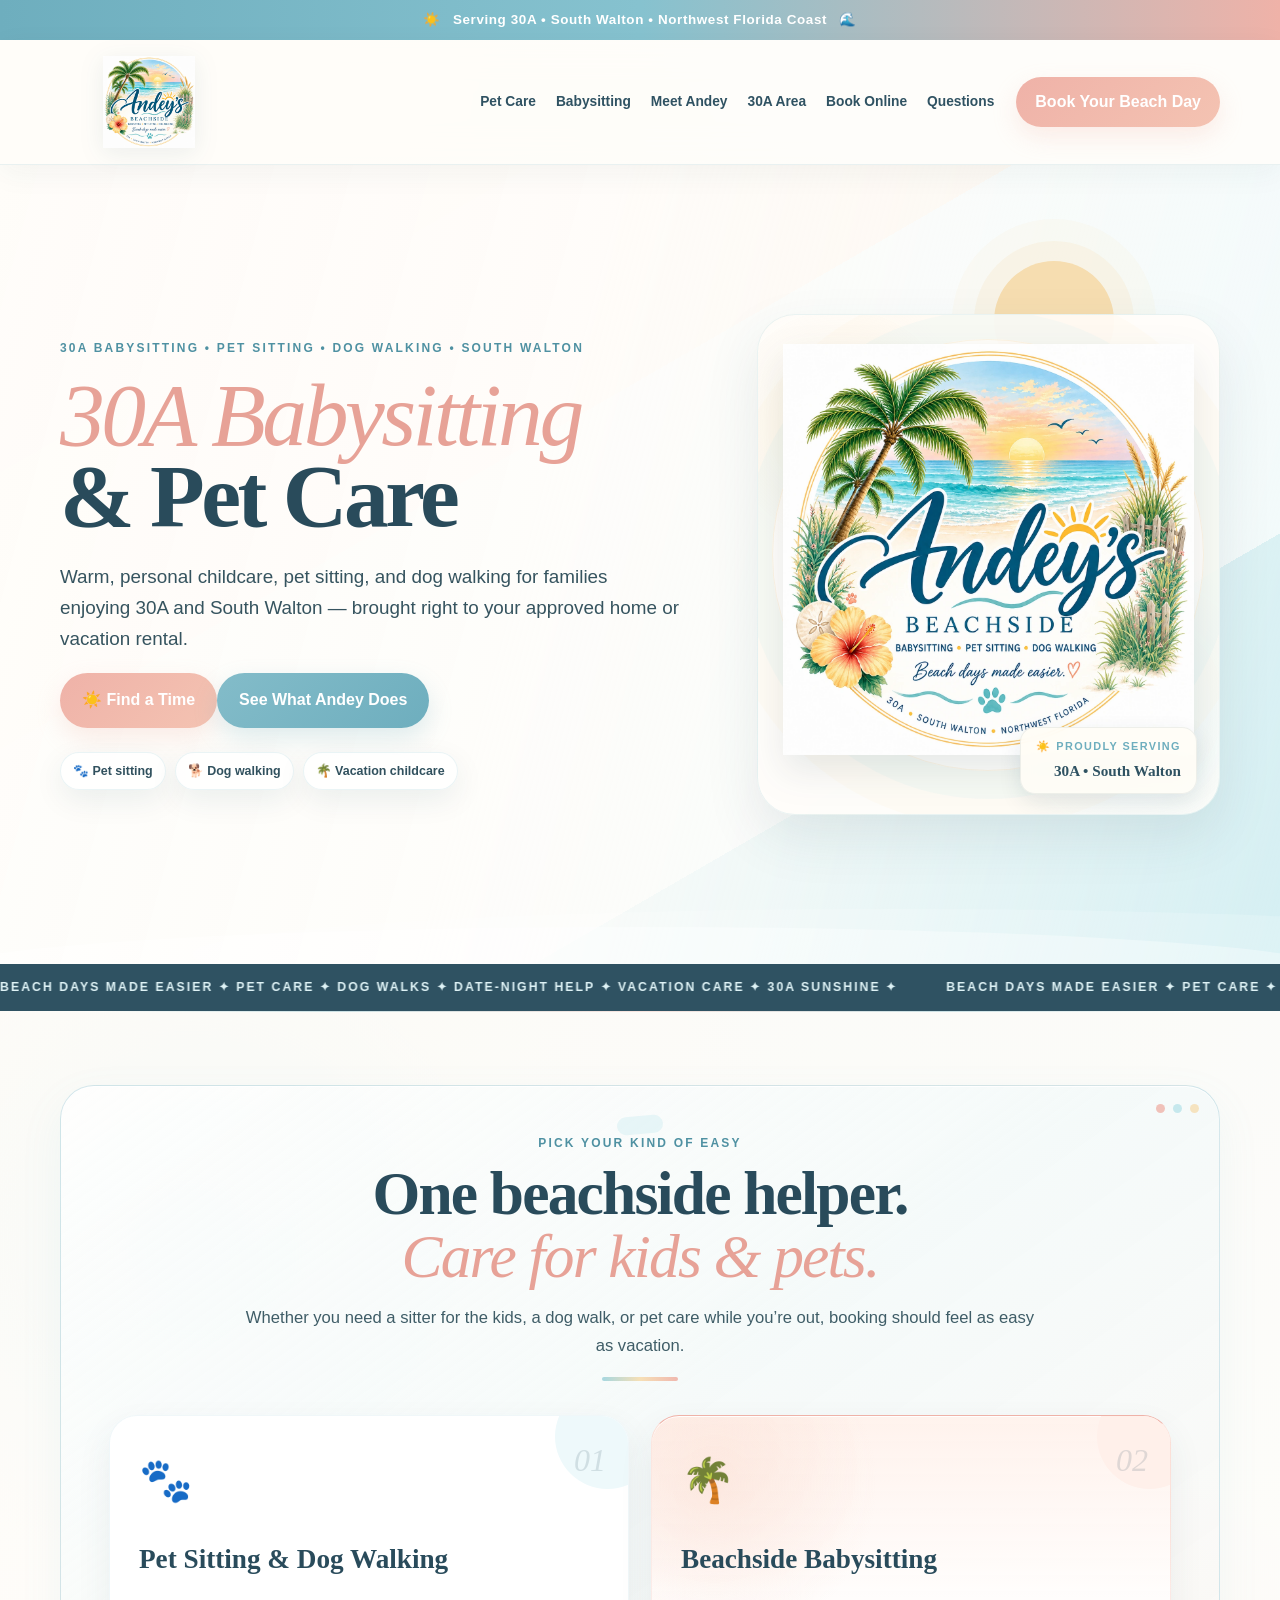
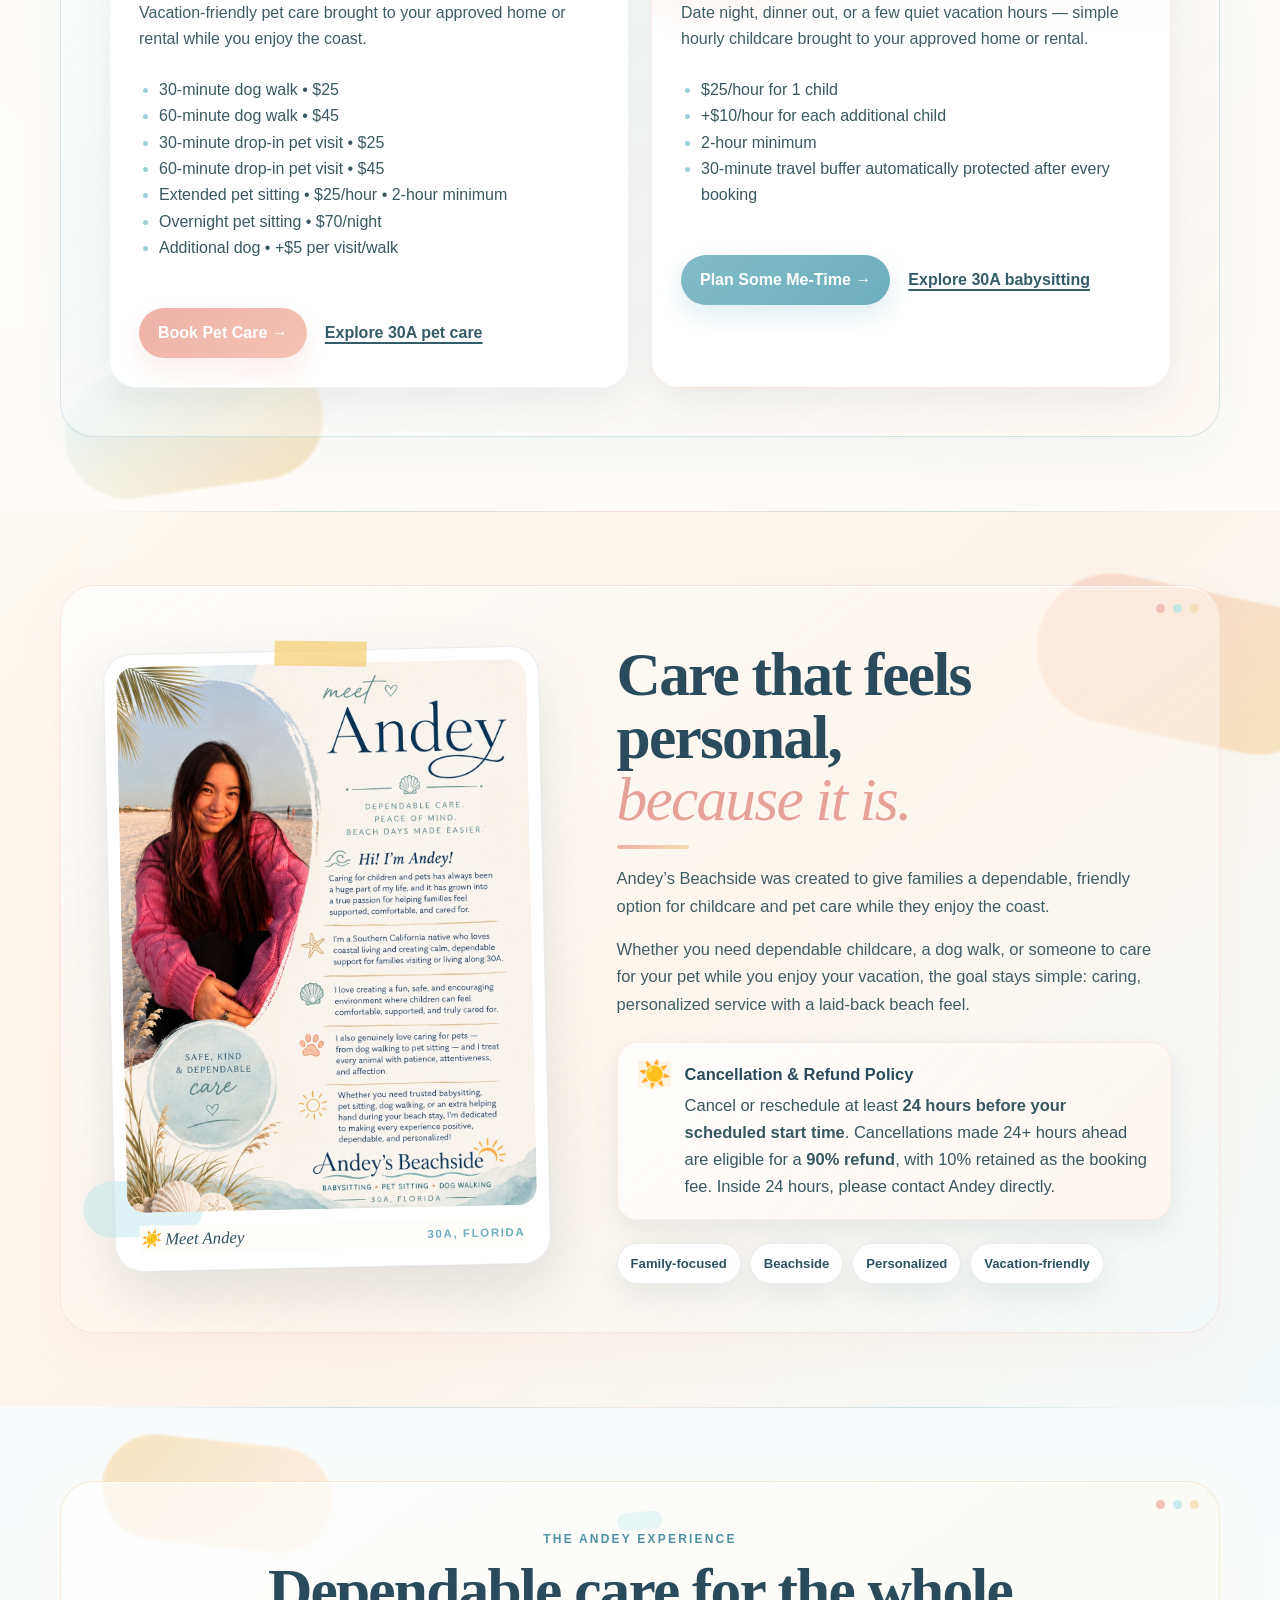
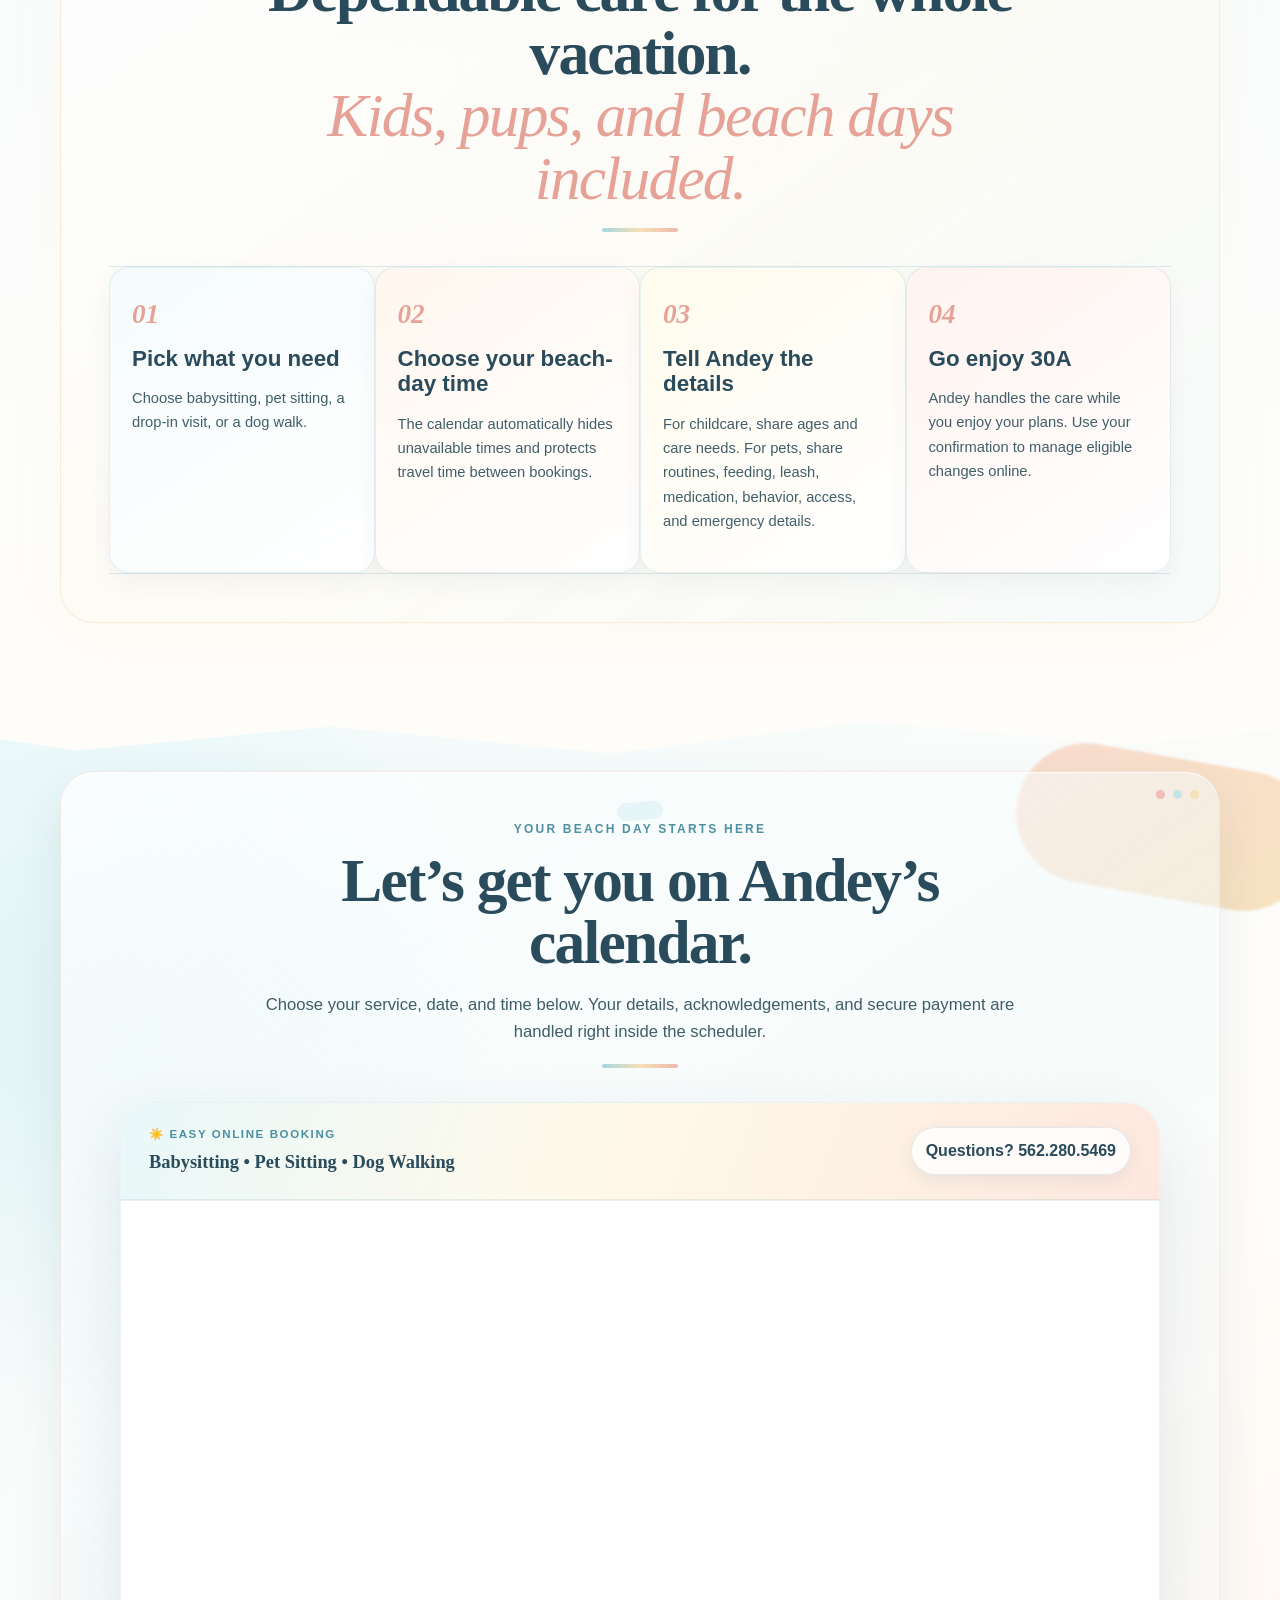
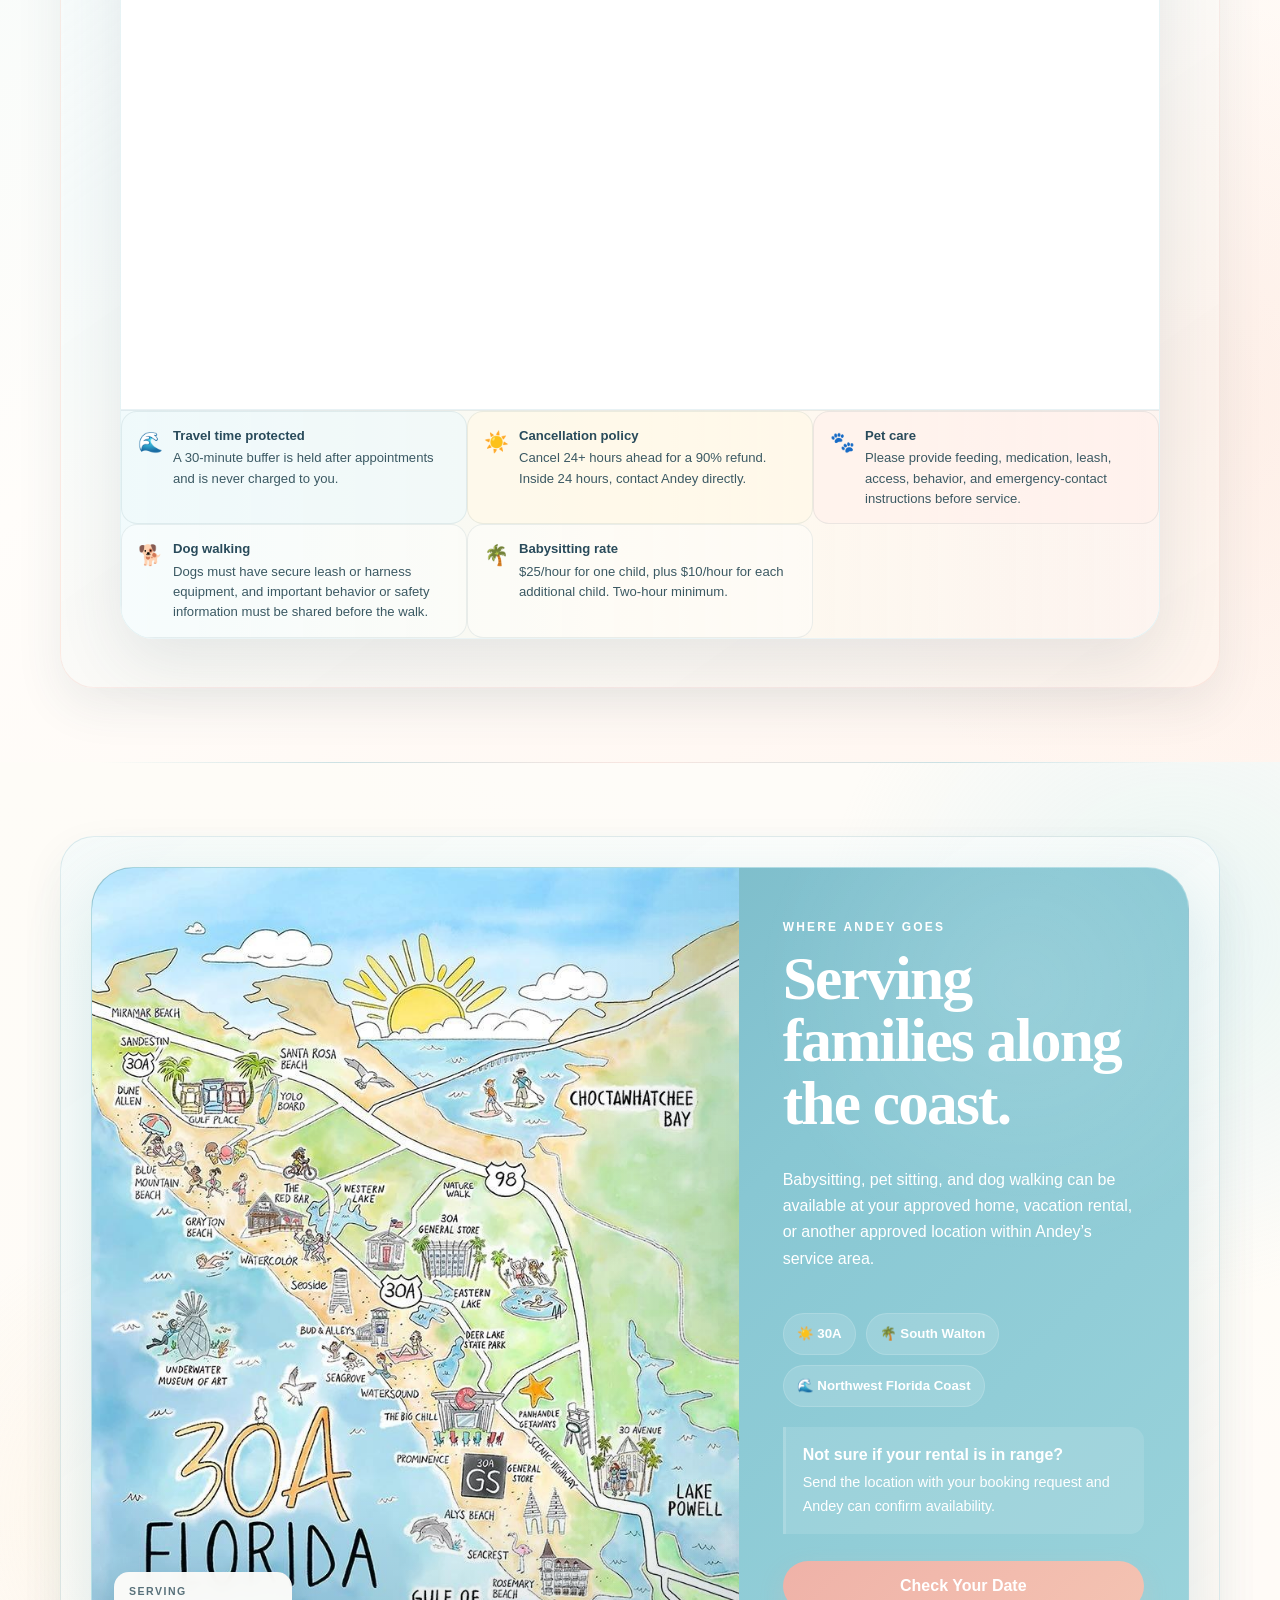
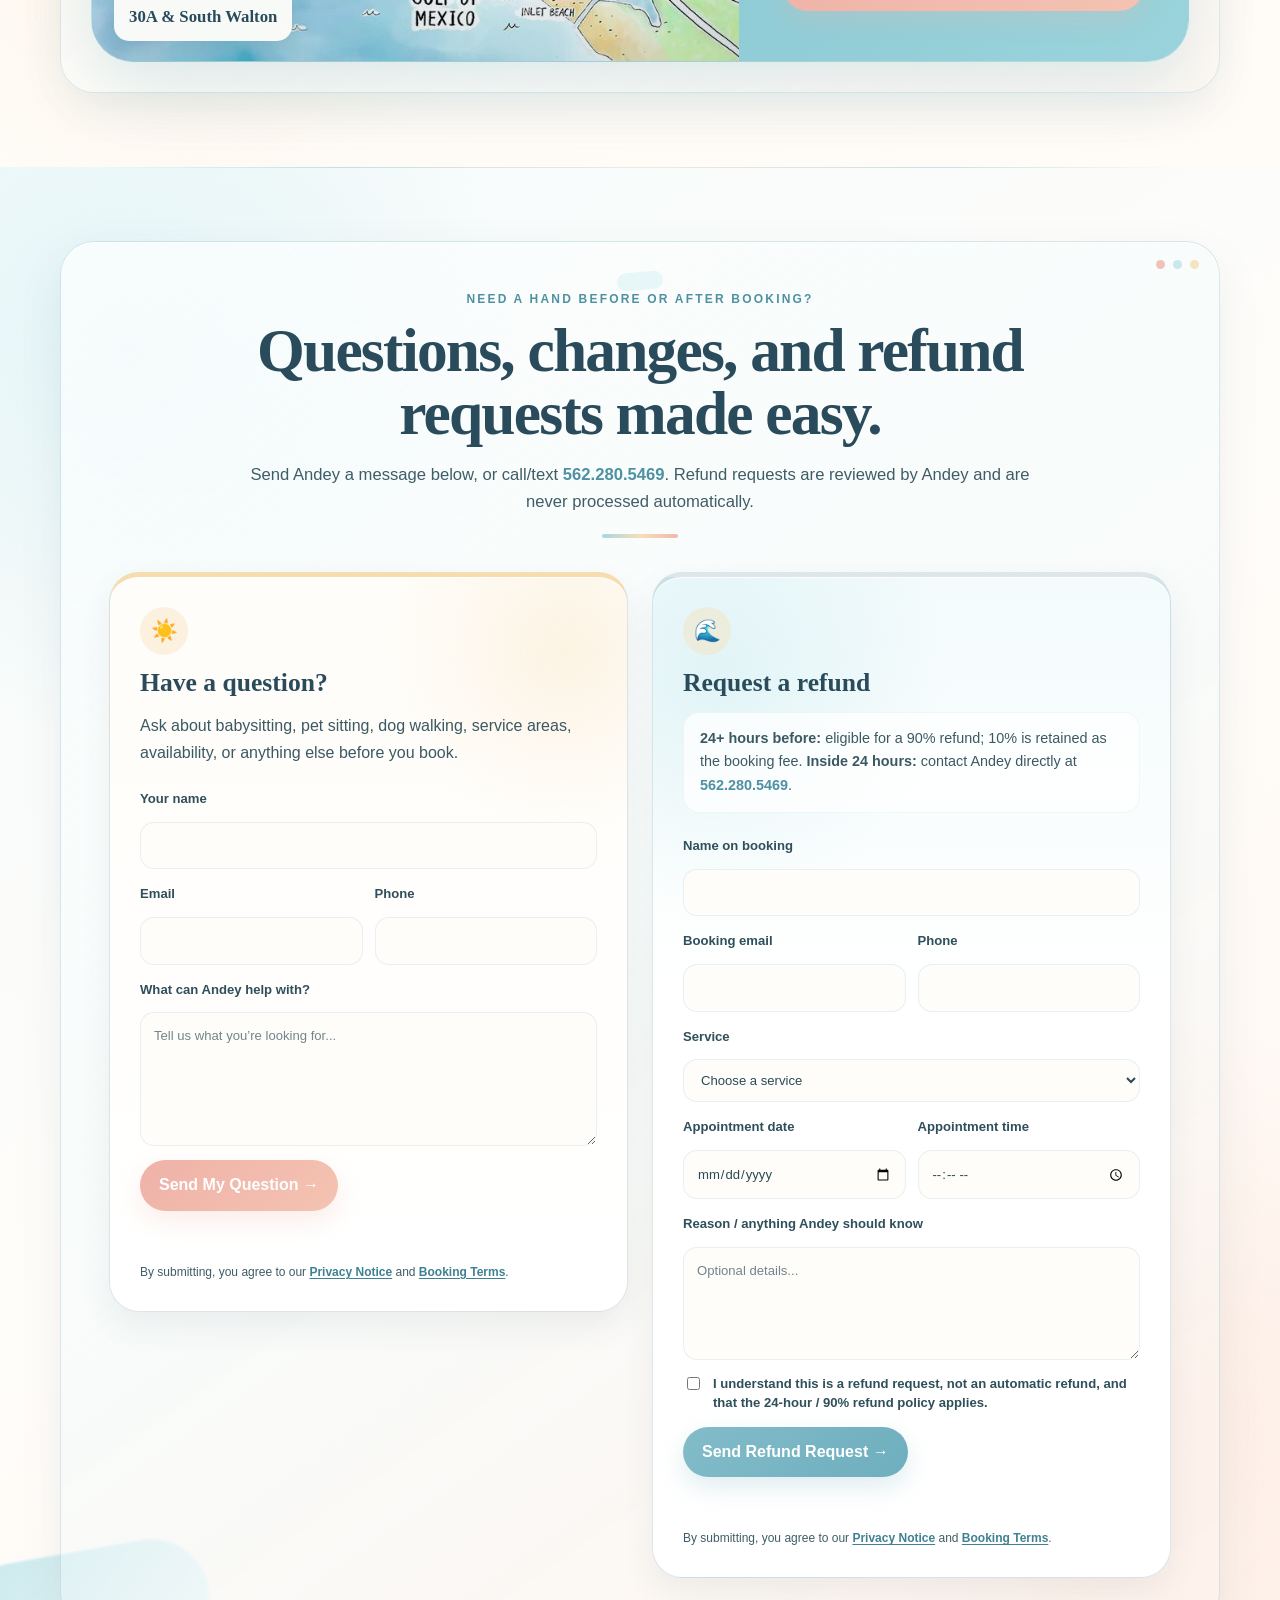
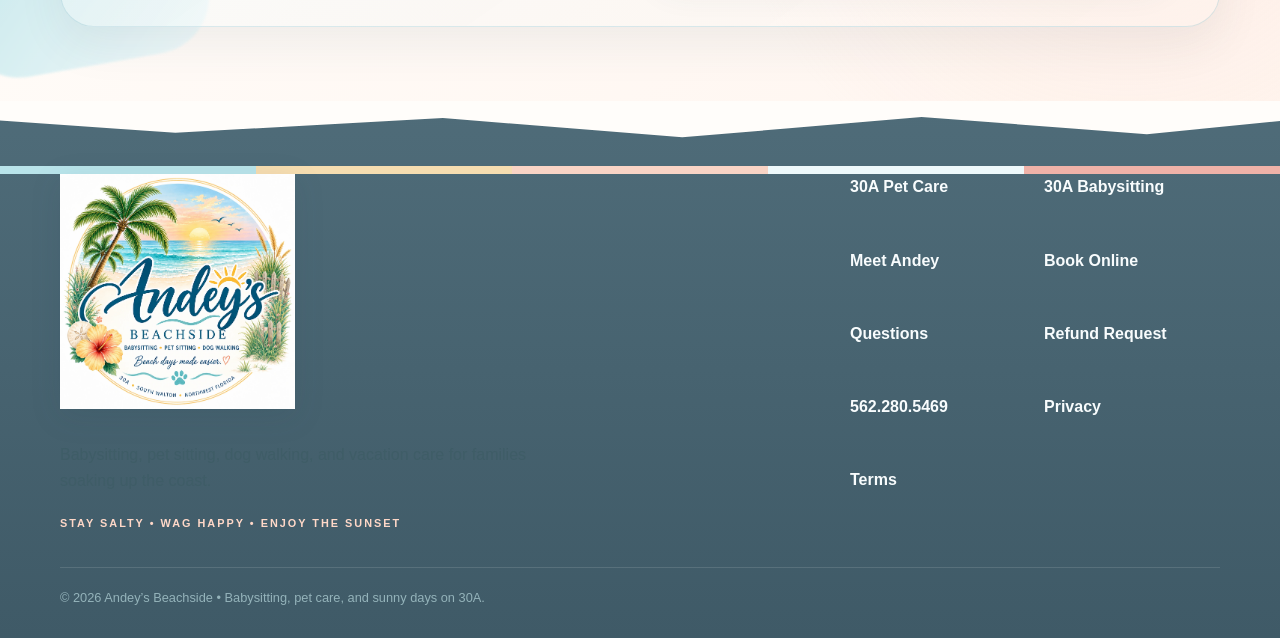
==== commit fb7ad656: "Add files via upload" ====
--- a/index.html
+++ b/index.html
@@ -110,7 +110,7 @@
       },
       {
         "@type": "Offer",
-        "price": "40",
+        "price": "45",
         "priceCurrency": "USD",
         "itemOffered": {
           "@type": "Service",
@@ -128,7 +128,7 @@
       },
       {
         "@type": "Offer",
-        "price": "40",
+        "price": "45",
         "priceCurrency": "USD",
         "itemOffered": {
           "@type": "Service",
@@ -237,9 +237,9 @@
         <p>Vacation-friendly pet care brought to your approved home or rental while you enjoy the coast.</p>
         <ul>
           <li>30-minute dog walk • $25</li>
-          <li>60-minute dog walk • $40</li>
+          <li>60-minute dog walk • $45</li>
           <li>30-minute drop-in pet visit • $25</li>
-          <li>60-minute drop-in pet visit • $40</li>
+          <li>60-minute drop-in pet visit • $45</li>
           <li>Extended pet sitting • $25/hour • 2-hour minimum</li>
           <li>Overnight pet sitting • $70/night</li>
           <li>Additional dog • +$5 per visit/walk</li>
@@ -527,4 +527,4 @@
 </script>
 
 <script src="https://embed.acuityscheduling.com/js/embed.js" type="text/javascript"></script>
-</body></html>+</body></html>
